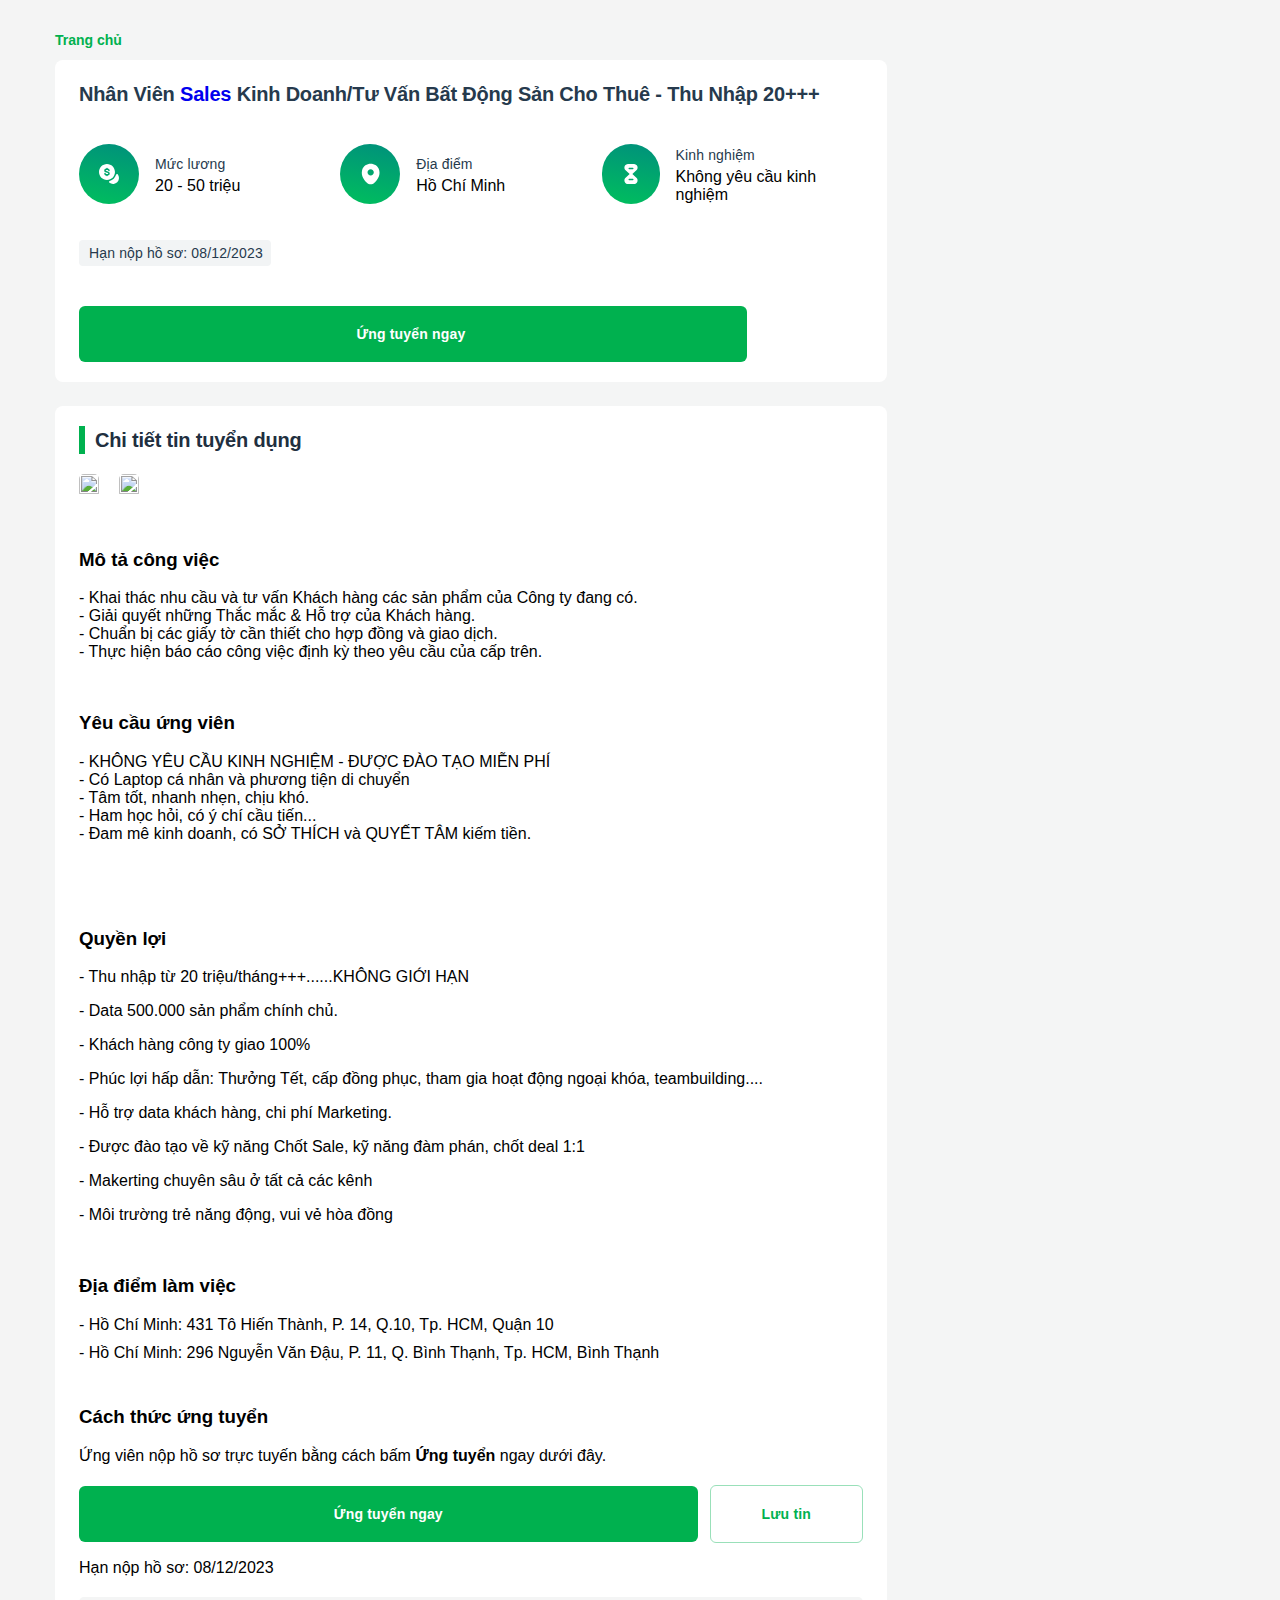
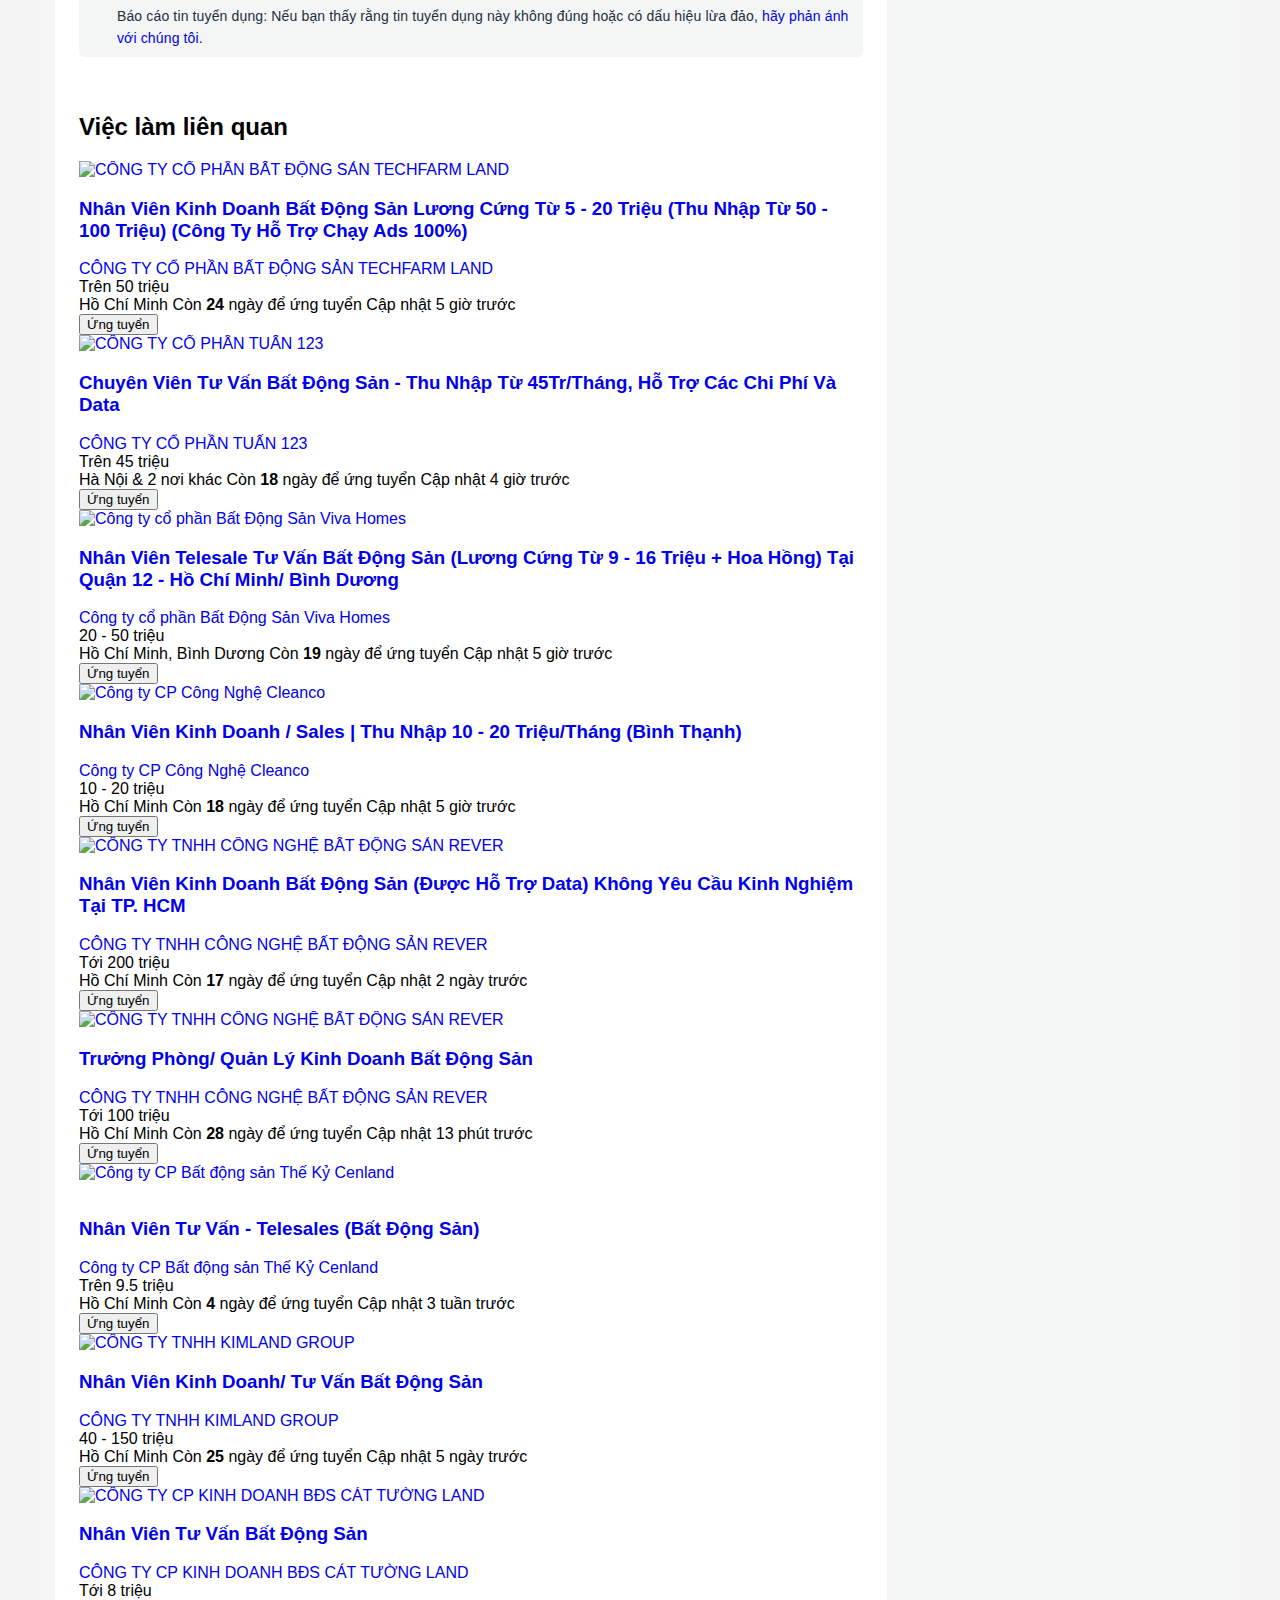
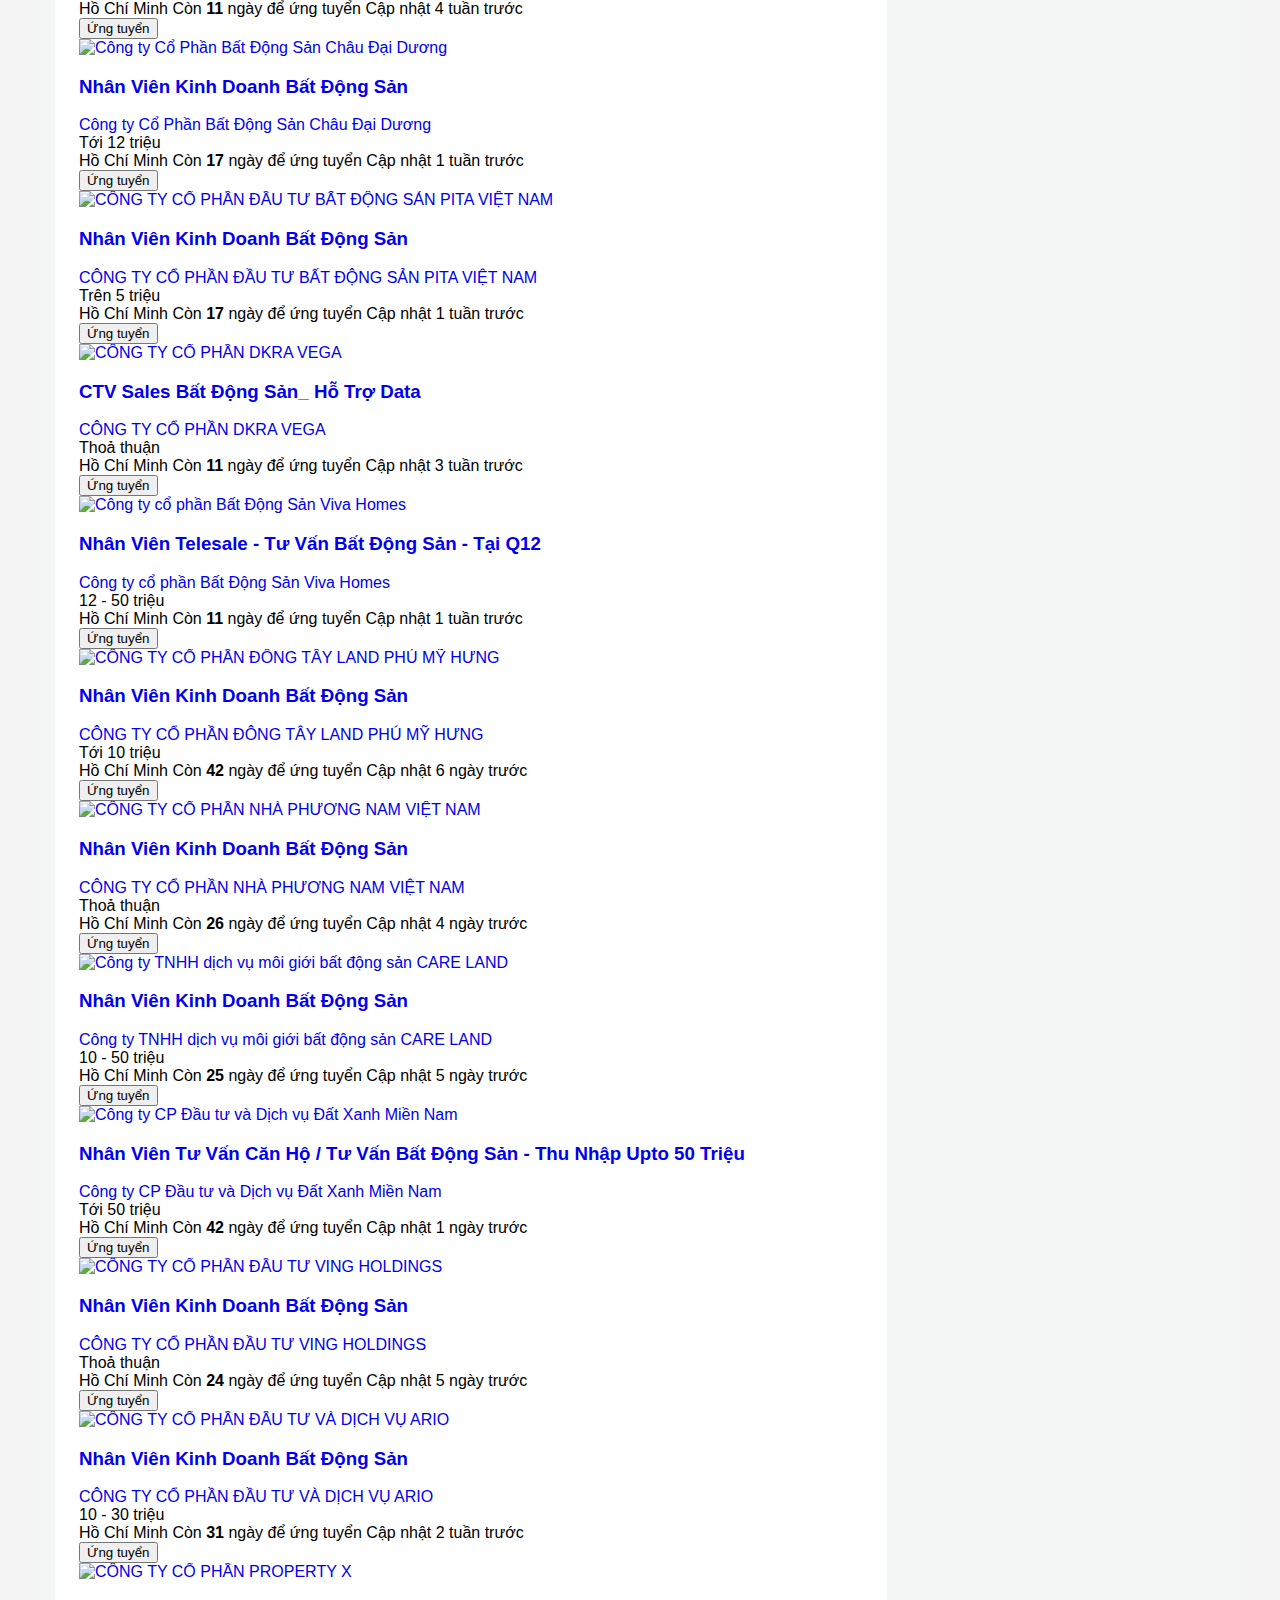
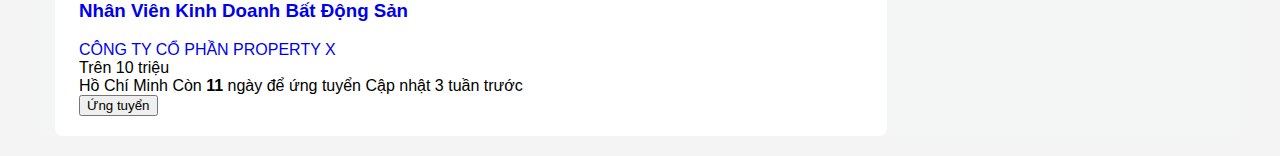
==== SOCIALMEDIA/src/main/webapp/views/user/hiring/detail.html @ 013a174d "Push UI hiring and chat" ====
<!DOCTYPE html>
<html lang="en">

<head>
    <meta charset="UTF-8">
    <meta name="viewport" content="width=device-width, initial-scale=1.0">
    <title>Trang Web của Tôi</title>
    <style>
        /* CSS inline nằm trong thẻ <style> trong thẻ <head> */
        body {
            font-family: Arial, sans-serif;
            background-color: #f4f4f4;
            margin: 0;
            padding: 0;
        }

        header {
            background-color: #333;
            color: #fff;
            text-align: center;
            padding: 10px;
        }

        section {
            padding: 20px;
        }

        footer {
            background-color: #333;
            color: #fff;
            text-align: center;
            padding: 10px;
            position: fixed;
            bottom: 0;
            width: 100%;
        }

        .job-detail {
            background: #f4f5f5;
            position: relative;
        }

        .container {
            padding-left: 15px;
            padding-right: 15px;
            margin-left: auto;
            margin-right: auto;
            max-width: 1170px;
        }

        .ctn-breadcrumb-detail {
            align-items: center;
            display: flex;
            flex-wrap: wrap;
            padding: 12px 0;
        }

        .ctn-breadcrumb-detail a {
            color: #00b14f;
            font-size: 14px;
            font-weight: 600;
        }

        a {
            text-decoration: none;
        }

        .job-detail__wrapper {
            display: flex;
            gap: 24px;
        }

        .job-detail__body-left {
            display: flex;
            flex-direction: column;
            gap: 24px;
            width: 67%;
        }

        .job-detail__info {
            display: flex;
            flex-direction: column;
            gap: 16px;
            height: -webkit-fit-content;
            height: -moz-fit-content;
            height: fit-content;
            position: relative;
        }

        .job-detail__box--left {
            background: #fff;
            border-radius: 8px;
            display: flex;
            flex-direction: column;
            gap: 36px;
            height: -webkit-fit-content;
            height: -moz-fit-content;
            height: fit-content;
            padding: 20px 24px;
            width: 100%;
        }

        .job-detail__info--title {
            -webkit-box-orient: vertical;
            -webkit-line-clamp: 2;
            color: #263a4d;
            display: -webkit-box;
            font-size: 20px;
            font-style: normal;
            font-weight: 700;
            letter-spacing: -.2px;
            line-height: 28px;
            margin: 0;
            overflow: hidden;
            text-overflow: ellipsis;
        }

        .job-detail__info--sections {
            align-items: center;
            display: flex;
        }

        .job-detail__info--deadline {
            align-items: center;
            background: #f2f4f5;
            border-radius: 4px;
            color: #263a4d;
            display: flex;
            font-size: 14px;
            font-style: normal;
            font-weight: 400;
            gap: 6px;
            letter-spacing: .14px;
            line-height: 22px;
            padding: 2px 8px 2px 4px;
            width: -webkit-fit-content;
            width: -moz-fit-content;
            width: fit-content;
        }

        .job-detail__info--actions {
            align-items: center;
            display: flex;
            flex-wrap: wrap;
            gap: 12px;
            margin-top: 4px;
        }

        .job-detail__info--actions {
            align-items: center;
            display: flex;
            flex-wrap: wrap;
            gap: 12px;
            margin-top: 4px;
        }

        .job-detail__information-detail {
            display: flex;
            flex-direction: column;
            gap: 20px;
            height: -webkit-fit-content;
            height: -moz-fit-content;
            height: fit-content;
        }

        .job-detail__information-detail--title {
            border-left: 6px solid #00b14f;
            color: #212f3f;
            font-size: 20px;
            font-style: normal;
            font-weight: 700;
            letter-spacing: -.2px;
            line-height: 28px;
            margin: 0;
            padding-left: 10px;
        }

        .job-detail__information-detail--content {
            display: flex;
            flex-direction: column;
            gap: 16px;
        }

        .job-detail__information-detail--content .job-description {
            display: flex;
            flex-direction: column;
            gap: 16px;
        }

        .list-image-company {
            margin-bottom: 16px;
            position: relative;
            width: 100%;
        }

        .list-image-company__carousel {
            align-items: center;
            display: flex;
            gap: 20px;
            width: 100%;
        }

        .list-image-company__item img {
            aspect-ratio: 221.33/155.68;
            border-radius: 5px;
            -o-object-fit: cover !important;
            object-fit: cover !important;
            width: 100%;
        }

        .carousel-inner>.item>a>img,
        .carousel-inner>.item>img,
        .img-responsive,
        .thumbnail a>img,
        .thumbnail>img {
            display: block;
            max-width: 100%;
            height: auto;
        }

        .job-detail__information-detail--actions-button .button-primary {
            align-items: center;
            background: #00b14f;
            border: unset;
            border-radius: 6px;
            color: #fff;
            display: flex;
            font-size: 14px;
            font-style: normal;
            font-weight: 600;
            height: 40px;
            justify-content: center;
            letter-spacing: .175px;
            line-height: 22px;
            padding: 8px 16px;
            width: -webkit-fit-content;
            width: -moz-fit-content;
            width: fit-content;
        }

        .job-detail__info--actions-button.button-primary {
            background: #00b14f;
            color: #fff;
            width: calc(100% - 144px);
        }

        .job-detail__info--actions-button {
            align-items: center;
            border-radius: 6px;
            cursor: pointer;
            display: flex;
            font-size: 14px;
            font-style: normal;
            font-weight: 600;
            gap: 6px;
            height: 40px;
            justify-content: center;
            letter-spacing: .175px;
            line-height: 22px;
            padding: 8px 16px 8px 12px;
        }

        .job-detail__information-detail--actions-button .button-white {
            align-items: center;
            background: #fff;
            border: 1px solid #99e0b9;
            border-radius: 6px;
            color: #00b14f;
            display: flex;
            font-size: 14px;
            font-style: normal;
            font-weight: 600;
            height: 40px;
            justify-content: center;
            letter-spacing: .175px;
            line-height: 22px;
            padding: 8px 16px;
            width: 118px;
        }

        .job-detail__info--actions-button.button-white {
            background: #fff;
            border: 1px solid #99e0b9;
            color: #00b14f;
            width: 130px;
        }

        .job-detail__info--actions-button {
            align-items: center;
            border-radius: 6px;
            cursor: pointer;
            display: flex;
            font-size: 14px;
            font-style: normal;
            font-weight: 600;
            gap: 6px;
            height: 40px;
            justify-content: center;
            letter-spacing: .175px;
            line-height: 22px;
            padding: 8px 16px 8px 12px;
        }

        .job-detail__information-detail--actions {
            display: flex;
            flex-direction: column;
            gap: 16px;
        }

        .job-detail__info--actions-button .button-icon {
            align-items: center;
            display: flex;
            height: 24px;
            justify-content: center;
            padding: 4px;
            width: 24px;
        }

        .job-detail__info--actions-button .button-icon i {
            font-size: 15px;
            font-style: normal;
            font-weight: 400;
            line-height: 20px;
            text-align: center;
        }

        .job-detail__information-detail--actions-button {
            align-items: center;
            display: flex;
            gap: 12px;
        }

        .job-detail__information-detail--report {
            align-items: flex-start;
            background: #f4f5f5;
            border-radius: 5px;
            color: #212f3f;
            display: flex;
            font-size: 14px;
            font-style: normal;
            font-weight: 400;
            gap: 8px;
            letter-spacing: .14px;
            line-height: 22px;
            padding: 8px;
        }

        .job-detail__information-detail--report-icon {
            align-items: center;
            display: flex;
            height: 20px;
            justify-content: center;
            padding: 2px;
            width: 20px;
        }

        .job-detail__information-detail--report-icon i {
            color: #00b14f;
            font-size: 15px;
            font-style: normal;
            font-weight: 900;
            line-height: 20px;
            text-align: center;
        }

        .job-detail__info--actions {
            align-items: center;
            display: flex;
            flex-wrap: wrap;
            gap: 12px;
            margin-top: 4px;
        }

        .job-detail__info--actions-button.button-primary {
            background: #00b14f;
            color: #fff;
            /* width: calc(100% - 144px); */
        }

        .job-detail__info--actions-button {
            align-items: center;
            border-radius: 6px;
            cursor: pointer;
            display: flex;
            font-size: 14px;
            font-style: normal;
            font-weight: 600;
            gap: 6px;
            height: 40px;
            justify-content: center;
            letter-spacing: .175px;
            line-height: 22px;
            padding: 8px 16px 8px 12px;
        }

        .job-detail__info--sections {
            align-items: center;
            display: flex;
        }

        .job-detail__info--section {
            align-items: center;
            display: flex;
            gap: 16px;
        }

        .job-detail__info--sections>* {
            width: 33.3333333333%;
        }

        .job-detail__info--section-icon {
            align-items: center;
            background: linear-gradient(11deg, #00bf5d, #00907c);
            border-radius: 30px;
            display: flex;
            flex-direction: column;
            gap: 10px;
            height: 40px;
            justify-content: center;
            padding: 10px;
            width: 40px;
        }

        .job-detail__info--section-content {
            display: flex;
            flex-direction: column;
            gap: 2px;
        }

        section-content-value {
            color: #212f3f;
            font-size: 14px;
            font-style: normal;
            font-weight: 600;
            letter-spacing: .175px;
            line-height: 22px;
        }

        .job-detail__info--section-content-title {
            color: #263a4d;
            font-size: 14px;
            font-style: normal;
            font-weight: 400;
            letter-spacing: .14px;
            line-height: 22px;
        }
    </style>
</head>

<body>

    <!-- Phần Header -->
    <!-- <header>
        <h1>Trang Web của Tôi</h1>
    </header> -->

    <!-- Phần Content -->
    <section>
        <div class="container job-detail">
            <div class="ctn-breadcrumb-detail">
                <a href="https://www.topcv.vn/viec-lam" class="text-highlight bold">
                    Trang chủ
                </a>
            </div>
            <div class="job-detail__wrapper">
                <div class="job-detail__body-left">
                    <div class="job-detail__box--left job-detail__info" id="header-job-info">
                        <h1 class="job-detail__info--title ">
                            Nhân Viên <a href="https://www.topcv.vn/tim-viec-lam-sales" class="text-highlight"
                                target="_blank">Sales</a> Kinh Doanh/Tư Vấn Bất Động Sản Cho Thuê - Thu Nhập 20+++
                        </h1>
                        <div class="job-detail__info--sections">
                            <div class="job-detail__info--section">
                                <div class="job-detail__info--section-icon">
                                    <svg xmlns="http://www.w3.org/2000/svg" width="24" height="24" viewBox="0 0 24 24"
                                        fill="none">
                                        <path
                                            d="M21.92 16.75C21.59 19.41 19.41 21.59 16.75 21.92C15.14 22.12 13.64 21.68 12.47 20.82C11.8 20.33 11.96 19.29 12.76 19.05C15.77 18.14 18.14 15.76 19.06 12.75C19.3 11.96 20.34 11.8 20.83 12.46C21.68 13.64 22.12 15.14 21.92 16.75Z"
                                            fill="white"></path>
                                        <path
                                            d="M9.99 2C5.58 2 2 5.58 2 9.99C2 14.4 5.58 17.98 9.99 17.98C14.4 17.98 17.98 14.4 17.98 9.99C17.97 5.58 14.4 2 9.99 2ZM9.05 8.87L11.46 9.71C12.33 10.02 12.75 10.63 12.75 11.57C12.75 12.65 11.89 13.54 10.84 13.54H10.75V13.59C10.75 14 10.41 14.34 10 14.34C9.59 14.34 9.25 14 9.25 13.59V13.53C8.14 13.48 7.25 12.55 7.25 11.39C7.25 10.98 7.59 10.64 8 10.64C8.41 10.64 8.75 10.98 8.75 11.39C8.75 11.75 9.01 12.04 9.33 12.04H10.83C11.06 12.04 11.24 11.83 11.24 11.57C11.24 11.22 11.18 11.2 10.95 11.12L8.54 10.28C7.68 9.98 7.25 9.37 7.25 8.42C7.25 7.34 8.11 6.45 9.16 6.45H9.25V6.41C9.25 6 9.59 5.66 10 5.66C10.41 5.66 10.75 6 10.75 6.41V6.47C11.86 6.52 12.75 7.45 12.75 8.61C12.75 9.02 12.41 9.36 12 9.36C11.59 9.36 11.25 9.02 11.25 8.61C11.25 8.25 10.99 7.96 10.67 7.96H9.17C8.94 7.96 8.76 8.17 8.76 8.43C8.75 8.77 8.81 8.79 9.05 8.87Z"
                                            fill="white"></path>
                                    </svg>
                                </div>
                                <div class="job-detail__info--section-content">
                                    <div class="job-detail__info--section-content-title">Mức lương</div>
                                    <div class="job-detail__info--section-content-value">20 - 50 triệu</div>
                                </div>
                            </div>
                            <div class="job-detail__info--section">
                                <div class="job-detail__info--section-icon">
                                    <svg xmlns="http://www.w3.org/2000/svg" width="25" height="24" viewBox="0 0 25 24"
                                        fill="none">
                                        <path
                                            d="M21.2866 8.45C20.2366 3.83 16.2066 1.75 12.6666 1.75C12.6666 1.75 12.6666 1.75 12.6566 1.75C9.1266 1.75 5.0866 3.82 4.0366 8.44C2.8666 13.6 6.0266 17.97 8.8866 20.72C9.9466 21.74 11.3066 22.25 12.6666 22.25C14.0266 22.25 15.3866 21.74 16.4366 20.72C19.2966 17.97 22.4566 13.61 21.2866 8.45ZM12.6666 13.46C10.9266 13.46 9.5166 12.05 9.5166 10.31C9.5166 8.57 10.9266 7.16 12.6666 7.16C14.4066 7.16 15.8166 8.57 15.8166 10.31C15.8166 12.05 14.4066 13.46 12.6666 13.46Z"
                                            fill="white"></path>
                                    </svg>
                                </div>
                                <div class="job-detail__info--section-content">
                                    <div class="job-detail__info--section-content-title">Địa điểm</div>
                                    <div class="job-detail__info--section-content-value">Hồ Chí Minh</div>
                                </div>
                            </div>
                            <div class="job-detail__info--section-skeleton" id="job-detail-info-skeleton"
                                style="display: none;">
                            </div>
                            <div class="job-detail__info--section" id="job-detail-info-experience"
                                style="display: flex;">
                                <div class="job-detail__info--section-icon">
                                    <svg xmlns="http://www.w3.org/2000/svg" width="24" height="24" viewBox="0 0 24 24"
                                        fill="none">
                                        <path
                                            d="M17.39 15.67L13.35 12H10.64L6.59998 15.67C5.46998 16.69 5.09998 18.26 5.64998 19.68C6.19998 21.09 7.53998 22 9.04998 22H14.94C16.46 22 17.79 21.09 18.34 19.68C18.89 18.26 18.52 16.69 17.39 15.67ZM13.82 18.14H10.18C9.79998 18.14 9.49998 17.83 9.49998 17.46C9.49998 17.09 9.80998 16.78 10.18 16.78H13.82C14.2 16.78 14.5 17.09 14.5 17.46C14.5 17.83 14.19 18.14 13.82 18.14Z"
                                            fill="white"></path>
                                        <path
                                            d="M18.35 4.32C17.8 2.91 16.46 2 14.95 2H9.04998C7.53998 2 6.19998 2.91 5.64998 4.32C5.10998 5.74 5.47998 7.31 6.60998 8.33L10.65 12H13.36L17.4 8.33C18.52 7.31 18.89 5.74 18.35 4.32ZM13.82 7.23H10.18C9.79998 7.23 9.49998 6.92 9.49998 6.55C9.49998 6.18 9.80998 5.87 10.18 5.87H13.82C14.2 5.87 14.5 6.18 14.5 6.55C14.5 6.92 14.19 7.23 13.82 7.23Z"
                                            fill="white"></path>
                                    </svg>
                                </div>
                                <div class="job-detail__info--section-content">
                                    <div class="job-detail__info--section-content-title">Kinh nghiệm</div>
                                    <div class="job-detail__info--section-content-value">Không yêu cầu kinh nghiệm</div>
                                </div>
                            </div>
                            <div class="job-detail__info--section special btn-relevance-score"
                                id="job-detail-info-fitness-score" style="display: none">
                                <div class="job-detail__info--section-icon">
                                    <svg xmlns="http://www.w3.org/2000/svg" width="25" height="24" viewBox="0 0 25 24"
                                        fill="none">
                                        <path
                                            d="M14.0634 3.51L15.8234 7.03C16.0634 7.52 16.7034 7.99 17.2434 8.08L20.4334 8.61C22.4734 8.95 22.9534 10.43 21.4834 11.89L19.0034 14.37C18.5834 14.79 18.3534 15.6 18.4834 16.18L19.1934 19.25C19.7534 21.68 18.4634 22.62 16.3134 21.35L13.3234 19.58C12.7834 19.26 11.8934 19.26 11.3434 19.58L8.35341 21.35C6.21341 22.62 4.91341 21.67 5.47341 19.25L6.18341 16.18C6.31341 15.6 6.08341 14.79 5.66341 14.37L3.18341 11.89C1.72341 10.43 2.19341 8.95 4.23341 8.61L7.42341 8.08C7.95341 7.99 8.59341 7.52 8.83341 7.03L10.5934 3.51C11.5534 1.6 13.1134 1.6 14.0634 3.51Z"
                                            fill="white"></path>
                                    </svg>
                                </div>
                                <div class="job-detail__info--section-content">
                                    <div class="job-detail__info--section-content-title">
                                        <div>
                                            Mức độ phù hợp với công việc: <span id="btn-relevance-percent"
                                                class="title-bold">--%</span>
                                        </div>
                                        <span class="special__icon-down">
                                            <svg width="12" height="14" viewBox="0 0 12 14" fill="none"
                                                xmlns="http://www.w3.org/2000/svg">
                                                <path
                                                    d="M11.4199 8.57617L6.49805 13.7324C6.35156 13.8789 6.17578 13.9375 6 13.9375C5.79492 13.9375 5.61914 13.8789 5.47266 13.7324L0.550781 8.57617C0.287109 8.2832 0.287109 7.84375 0.580078 7.58008C0.84375 7.31641 1.3125 7.31641 1.57617 7.60938L5.29688 11.5059V1.54492C5.29688 1.13477 5.58984 0.841797 5.9707 0.841797C6.32227 0.841797 6.70312 1.13477 6.70312 1.54492V11.5059L10.3945 7.60938C10.6582 7.31641 11.127 7.31641 11.3906 7.58008C11.6836 7.84375 11.6836 8.2832 11.4199 8.57617Z"
                                                    fill="#00B14F"></path>
                                            </svg>
                                        </span>
                                    </div>
                                </div>
                            </div>
                        </div>
                        <div class="job-detail__info--deadline">
                            <span class="job-detail__info--deadline--icon">
                                <i class="fa-solid fa-clock"></i>
                            </span>
                            Hạn nộp hồ sơ: 08/12/2023
                        </div>
                        <div class="job-detail__info--actions box-apply-current">
                            <a href="javascript:showLoginPopup('https://www.topcv.vn/viec-lam/nhan-vien-sales-kinh-doanh-tu-van-bat-dong-san-cho-thue-thu-nhap-20/1109845.html?apply-form=1', 'Đăng nhập hoặc Đăng ký để ứng tuyển công việc này!')"
                                class="job-detail__info--actions-button button-primary btn-apply-job">
                                <!-- <span class="button-icon">
                                    <i class="fa-light fa-paper-plane"></i>
                                </span> -->
                                Ứng tuyển ngay
                            </a>
                            <!-- <a class="job-detail__info--actions-button button-white"
                                href="javascript:showLoginPopup(null, 'Đăng nhập hoặc Đăng ký để lưu tin tuyển dụng')">
                                <span class="button-icon">
                                    <i class="fa-regular fa-heart"></i>
                                </span>
                                Lưu tin
                            </a> -->
                        </div>
                        <div class="job-detail__info--actions box-apply-success" style="display: none">
                            <a class="job-detail__info--actions-button button-primary open-apply-modal" href="#"
                                data-toggle="modal">
                                <!-- <span class="button-icon">
                                    <i class="fa-solid fa-arrow-rotate-right"></i>
                                </span> -->
                                Ứng tuyển lại
                            </a>
                            <a class="job-detail__info--actions-button button-white" target="_blank"
                                href="http://candidate.topcvconnect.com/conversations/new/591534">
                                <!-- <span class="button-icon">
                                    <i class="fa-solid fa-comments"></i>
                                </span> -->
                                Nhắn tin
                            </a>
                        </div>
                    </div>
                    <div class="job-detail__box--left">
                        <div class="job-detail__information-detail" id="box-job-information-detail">
                            <h2 class="job-detail__information-detail--title">
                                Chi tiết tin tuyển dụng
                            </h2>
                            <div class="job-detail__information-detail--content">
                                <div class="job-images">
                                    <div id="list-image-company" class="list-image-company">
                                        <div class="list-image-company__carousel">
                                            <a class="list-image-company__item" data-fancybox="gallery"
                                                data-src="https://static.topcv.vn/employer_medias/ERaLAzI2u1PinaT716BI7Enppu1xV95N_1693467459____24c9de054c09b09903756b5537176f9a.jpg">
                                                <img class="img-responsive"
                                                    src="https://static.topcv.vn/employer_medias/ERaLAzI2u1PinaT716BI7Enppu1xV95N_1693467459____24c9de054c09b09903756b5537176f9a.jpg"
                                                    alt="">
                                            </a>
                                            <a class="list-image-company__item" data-fancybox="gallery"
                                                data-src="https://static.topcv.vn/employer_medias/3802be2878ce57a8fe8a7a3f2f0a0d7a-6528a9c659e0c.jpg">
                                                <img class="img-responsive"
                                                    src="https://static.topcv.vn/employer_medias/3802be2878ce57a8fe8a7a3f2f0a0d7a-6528a9c659e0c.jpg"
                                                    alt="">
                                            </a>
                                        </div>
                                    </div>
                                </div>
                                <div class="job-description">
                                    <div class="job-description__item">
                                        <h3>Mô tả công việc</h3>
                                        <div class="job-description__item--content">
                                            <p>- Khai thác nhu cầu và tư vấn Khách hàng các sản phẩm của Công ty đang
                                                có.<br>- Giải quyết những Thắc mắc &amp; Hỗ trợ của Khách hàng.<br>-
                                                Chuẩn bị các giấy tờ cần thiết cho hợp đồng và giao dịch.<br>- Thực hiện
                                                báo cáo công việc định kỳ theo yêu cầu của cấp trên.</p>
                                        </div>
                                    </div>
                                    <div class="job-description__item">
                                        <h3>Yêu cầu ứng viên</h3>
                                        <div class="job-description__item--content">
                                            <p>- KHÔNG YÊU CẦU KINH NGHIỆM - ĐƯỢC ĐÀO TẠO MIỄN PHÍ<br>- Có Laptop cá
                                                nhân và phương tiện di chuyển<br>- Tâm tốt, nhanh nhẹn, chịu khó.<br>-
                                                Ham học hỏi, có ý chí cầu tiến...<br>- Đam mê kinh doanh, có SỞ THÍCH và
                                                QUYẾT TÂM kiếm tiền.</p>
                                            <p><br></p>
                                        </div>
                                    </div>
                                    <div class="job-description__item">
                                        <h3>Quyền lợi</h3>
                                        <div class="job-description__item--content">
                                            <p>- Thu nhập từ 20 triệu/tháng+++......KHÔNG GIỚI HẠN</p>
                                            <p>- Data 500.000 sản phẩm chính chủ.
                                            </p>
                                            <p>- Khách hàng công ty giao 100%
                                            </p>
                                            <p>- Phúc lợi hấp dẫn: Thưởng Tết, cấp đồng phục, tham gia hoạt động ngoại
                                                khóa, teambuilding....<br></p>
                                            <p>- Hỗ trợ data khách hàng, chi phí Marketing.
                                            </p>
                                            <p>- Được đào tạo về kỹ năng Chốt Sale, kỹ năng đàm phán, chốt deal 1:1
                                            </p>
                                            <p>- Makerting chuyên sâu ở tất cả các kênh</p>
                                            <p>- Môi trường trẻ năng động, vui vẻ hòa đồng</p>
                                        </div>
                                    </div>
                                    <div class="job-description__item">
                                        <h3>Địa điểm làm việc</h3>
                                        <div class="job-description__item--content">
                                            <div style="margin-bottom: 10px">- Hồ Chí Minh: 431 Tô Hiến Thành, P. 14,
                                                Q.10, Tp. HCM, Quận 10</div>
                                            <div style="margin-bottom: 10px">- Hồ Chí Minh: 296 Nguyễn Văn Đậu, P. 11,
                                                Q. Bình Thạnh, Tp. HCM, Bình Thạnh</div>
                                        </div>
                                    </div>
                                    <div class="job-description__item">
                                        <h3>Cách thức ứng tuyển</h3>
                                        <div class="job-description__item--content">
                                            Ứng viên nộp hồ sơ trực tuyến bằng cách bấm <strong>Ứng tuyển</strong> ngay
                                            dưới đây.
                                        </div>
                                    </div>
                                </div>
                            </div>
                            <div class="job-detail__information-detail--actions">
                                <div class="job-detail__information-detail--actions-button box-apply-current">
                                    <a href="javascript:showLoginPopup('https://www.topcv.vn/viec-lam/nhan-vien-sales-kinh-doanh-tu-van-bat-dong-san-cho-thue-thu-nhap-20/1109845.html?apply-form=1', 'Đăng nhập hoặc Đăng ký để ứng tuyển công việc này!')"
                                        class="job-detail__info--actions-button button-primary btn-apply-job">
                                        <!-- <span class="button-icon">
                                            <i class="fa-light fa-paper-plane"></i>
                                        </span> -->
                                        Ứng tuyển ngay
                                    </a>
                                    <a class="job-detail__info--actions-button button-white"
                                        href="javascript:showLoginPopup(null, 'Đăng nhập hoặc Đăng ký để lưu tin tuyển dụng')">
                                        <!-- <span class="button-icon">
                                            <i class="fa-regular fa-heart"></i>
                                        </span> -->
                                        Lưu tin
                                    </a>
                                </div>
                                <div class="job-detail__information-detail--actions-button box-apply-success"
                                    style="display: none">
                                    <a class="job-detail__info--actions-button button-primary open-apply-modal" href="#"
                                        data-toggle="modal">
                                        <!-- <span class="button-icon">
                                            <i class="fa-solid fa-arrow-rotate-right"></i>
                                        </span> -->
                                        Ứng tuyển lại
                                    </a>
                                    <a class="job-detail__info--actions-button button-white" target="_blank"
                                        href="http://candidate.topcvconnect.com/conversations/new/591534">
                                        <!-- <span class="button-icon">
                                            <i class="fa-solid fa-comments"></i>
                                        </span> -->
                                        Nhắn tin
                                    </a>
                                </div>
                                <div class="job-detail__information-detail--actions-label">
                                    Hạn nộp hồ sơ: 08/12/2023
                                </div>
                            </div>
                            <div class="job-detail__information-detail--report">
                                <span class="job-detail__information-detail--report-icon">
                                    <i class="fa-solid fa-circle-info"></i>
                                </span>
                                <span>
                                    Báo cáo tin tuyển dụng: Nếu bạn thấy rằng tin tuyển dụng này không đúng hoặc có dấu
                                    hiệu lừa đảo,
                                    <a class="btn-notice-job color-green"
                                        href="javascript:showLoginPopup('https://www.topcv.vn/viec-lam/nhan-vien-sales-kinh-doanh-tu-van-bat-dong-san-cho-thue-thu-nhap-20/1109845.html?report-form=1', 'Đăng nhập hoặc Đăng ký để phản ánh tin tuyển dụng này!')">hãy
                                        phản ánh với chúng tôi.</a>
                                </span>
                            </div>

                            <img id="mi-chart-workspace-skeleton" class="mi-chart-wrapper"
                                src="https://www.topcv.vn/v4/image/job-fitness/match-skill.png" alt="Mức độ phù hợp"
                                data-job-fitness="false" style="display: none;">
                        </div>
                        <div class="box-job-similar" id="box-job-similar">
                            <h2 class="box-title">Việc làm liên quan</h2>
                            <div class="box-content">
                                <div class="job-body row">
                                    <div id="box-relate-jobs" class="box_general">
                                        <link rel="stylesheet"
                                            href="https://static.topcv.vn/v4/css/components/desktop/jobs/job-list-default.043937992a09e356.css">

                                        <div class="job-list-default">
                                            <div class="job-item-default
                                                         bg-highlight  job-ta
                                                        " data-job-id="1171371" data-job-position="1" data-u-sr-id=""
                                                data-box="BoxJobSimilar"
                                                data-jr-id="job-es-v1::1700380417709-a4e1b6::0d11c787e449440aa299ab2408e0e823::1::1.0000"
                                                id="featured-suggest-1171371">
                                                <div class="avatar">
                                                    <a target="_blank"
                                                        href="https://www.topcv.vn/viec-lam/nhan-vien-kinh-doanh-bat-dong-san-luong-cung-tu-5-20-trieu-thu-nhap-tu-50-100-trieu-cong-ty-ho-tro-chay-ads-100/1171371.html?ta_source=SuggestSimilarJob_LinkDetail&amp;jr_i=job-es-v1%3A%3A1700380417709-a4e1b6%3A%3A0d11c787e449440aa299ab2408e0e823%3A%3A1%3A%3A1.0000">
                                                        <img src="https://cdn-new.topcv.vn/unsafe/150x/filters:format(webp)/https://static.topcv.vn/company_logos/cf834deb6c4b8c49154428a4903a7764-64a4e259b5e0b.jpg"
                                                            class="w-100"
                                                            alt="CÔNG TY CỔ PHẦN BẤT ĐỘNG SẢN TECHFARM LAND"
                                                            title="Nhân Viên Kinh Doanh Bất Động Sản Lương Cứng Từ 5 - 20 Triệu (Thu Nhập Từ 50 - 100 Triệu) (Công Ty Hỗ Trợ Chạy Ads 100%)">
                                                    </a>
                                                </div>
                                                <div class="body">
                                                    <div class="body-content">
                                                        <div class="title-block">
                                                            <div>
                                                                <h3 class="title">
                                                                    <div class="box-label-top">



                                                                    </div>

                                                                    <a target="_blank"
                                                                        href="https://www.topcv.vn/viec-lam/nhan-vien-kinh-doanh-bat-dong-san-luong-cung-tu-5-20-trieu-thu-nhap-tu-50-100-trieu-cong-ty-ho-tro-chay-ads-100/1171371.html?ta_source=SuggestSimilarJob_LinkDetail&amp;jr_i=job-es-v1%3A%3A1700380417709-a4e1b6%3A%3A0d11c787e449440aa299ab2408e0e823%3A%3A1%3A%3A1.0000">
                                                                        <span data-toggle="tooltip"
                                                                            data-container="body" data-placement="top"
                                                                            title=""
                                                                            data-original-title="Nhân Viên Kinh Doanh Bất Động Sản Lương Cứng Từ 5 - 20 Triệu (Thu Nhập Từ 50 - 100 Triệu) (Công Ty Hỗ Trợ Chạy Ads 100%)">Nhân
                                                                            Viên Kinh Doanh Bất Động Sản Lương Cứng Từ 5
                                                                            - 20 Triệu (Thu Nhập Từ 50 - 100 Triệu)
                                                                            (Công Ty Hỗ Trợ Chạy Ads 100%)</span>
                                                                    </a>
                                                                </h3>
                                                                <a class="company"
                                                                    href="https://www.topcv.vn/cong-ty/cong-ty-co-phan-bat-dong-san-techfarm-land/147638.html"
                                                                    data-toggle="tooltip" title="" data-placement="top"
                                                                    target="_blank"
                                                                    data-original-title="CÔNG TY CỔ PHẦN BẤT ĐỘNG SẢN TECHFARM LAND">CÔNG
                                                                    TY CỔ PHẦN BẤT ĐỘNG SẢN TECHFARM LAND</a>

                                                                <div class="box-job-relevance-job">
                                                                    <i class="fa-solid fa-star"></i>
                                                                    <i style="display: none;"
                                                                        class="fa-regular fa-star"></i>
                                                                    <span class="box-job-relevance-job_text"></span>
                                                                </div>
                                                            </div>



                                                            <div class="box-right">
                                                                <label class="title-salary">
                                                                    Trên 50 triệu
                                                                </label>
                                                            </div>
                                                        </div>



                                                    </div>


                                                    <div class="info">
                                                        <div class="label-content">
                                                            <label class="address" data-toggle="tooltip"
                                                                data-html="true" title="" data-placement="top"
                                                                data-original-title="<p style='text-align: left'>Hồ Chí Minh: Thủ Đức</p>">Hồ
                                                                Chí Minh</label>
                                                            <label class="time">
                                                                Còn
                                                                <strong>24</strong>
                                                                ngày để ứng tuyển
                                                            </label>

                                                            <label class="address" data-container="body">
                                                                Cập nhật 5 giờ trước

                                                            </label>
                                                        </div>
                                                        <div class="icon">
                                                            <button
                                                                data-redirect-to="https://www.topcv.vn/viec-lam/nhan-vien-kinh-doanh-bat-dong-san-luong-cung-tu-5-20-trieu-thu-nhap-tu-50-100-trieu-cong-ty-ho-tro-chay-ads-100/1171371.html?ta_source=SuggestSimilarJob_ButtonApplyFormCard&amp;jr_i=job-es-v1%3A%3A1700380417709-a4e1b6%3A%3A0d11c787e449440aa299ab2408e0e823%3A%3A1%3A%3A1.0000"
                                                                class="btn btn-apply-now">
                                                                <span>Ứng tuyển</span>
                                                            </button>
                                                            <div class="box-save-job">
                                                                <a data-id="1171371"
                                                                    href="javascript:showLoginPopup('https://www.topcv.vn/viec-lam/ajax-similar-jobs?id=1109845', 'Đăng nhập hoặc Đăng ký để lưu tin tuyển dụng')"
                                                                    class="save box-save-job-hover"
                                                                    data-toggle="tooltip" title=""
                                                                    data-original-title="Bạn phải đăng nhập để lưu tin"><i
                                                                        class="fa-regular fa-heart"></i></a>
                                                            </div>
                                                        </div>
                                                    </div>
                                                </div>
                                            </div>
                                            <div class="job-item-default
                                                         bg-highlight  job-ta
                                                        " data-job-id="797964" data-job-position="2" data-u-sr-id=""
                                                data-box="BoxJobSimilar"
                                                data-jr-id="job-es-v1::1700380417709-a4e1b6::c4633145c39c4c45b3349b671dd764b3::2::0.9984"
                                                id="featured-suggest-797964">
                                                <div class="avatar">
                                                    <a target="_blank"
                                                        href="https://www.topcv.vn/viec-lam/chuyen-vien-tu-van-bat-dong-san-thu-nhap-tu-45tr-thang-ho-tro-cac-chi-phi-va-data/797964.html?ta_source=SuggestSimilarJob_LinkDetail&amp;jr_i=job-es-v1%3A%3A1700380417709-a4e1b6%3A%3Ac4633145c39c4c45b3349b671dd764b3%3A%3A2%3A%3A0.9984">
                                                        <img src="https://cdn-new.topcv.vn/unsafe/150x/filters:format(webp)/https://static.topcv.vn/company_logos/cong-ty-co-phan-tuan-123-62b9695c07bf9.jpg"
                                                            class="w-100" alt="CÔNG TY CỔ PHẦN TUẤN 123"
                                                            title="Chuyên Viên Tư Vấn Bất Động Sản -  Thu Nhập Từ 45Tr/Tháng, Hỗ Trợ Các Chi Phí Và Data">
                                                    </a>
                                                </div>
                                                <div class="body">
                                                    <div class="body-content">
                                                        <div class="title-block">
                                                            <div>
                                                                <h3 class="title">
                                                                    <div class="box-label-top">



                                                                    </div>

                                                                    <a target="_blank"
                                                                        href="https://www.topcv.vn/viec-lam/chuyen-vien-tu-van-bat-dong-san-thu-nhap-tu-45tr-thang-ho-tro-cac-chi-phi-va-data/797964.html?ta_source=SuggestSimilarJob_LinkDetail&amp;jr_i=job-es-v1%3A%3A1700380417709-a4e1b6%3A%3Ac4633145c39c4c45b3349b671dd764b3%3A%3A2%3A%3A0.9984">
                                                                        <span data-toggle="tooltip"
                                                                            data-container="body" data-placement="top"
                                                                            title=""
                                                                            data-original-title="Chuyên Viên Tư Vấn Bất Động Sản -  Thu Nhập Từ 45Tr/Tháng, Hỗ Trợ Các Chi Phí Và Data">Chuyên
                                                                            Viên Tư Vấn Bất Động Sản - Thu Nhập Từ
                                                                            45Tr/Tháng, Hỗ Trợ Các Chi Phí Và
                                                                            Data</span>
                                                                    </a>
                                                                </h3>
                                                                <a class="company"
                                                                    href="https://www.topcv.vn/cong-ty/cong-ty-co-phan-tuan-123/108251.html"
                                                                    data-toggle="tooltip" title="" data-placement="top"
                                                                    target="_blank"
                                                                    data-original-title="CÔNG TY CỔ PHẦN TUẤN 123">CÔNG
                                                                    TY CỔ PHẦN TUẤN 123</a>

                                                                <div class="box-job-relevance-job">
                                                                    <i class="fa-solid fa-star"></i>
                                                                    <i style="display: none;"
                                                                        class="fa-regular fa-star"></i>
                                                                    <span class="box-job-relevance-job_text"></span>
                                                                </div>
                                                            </div>



                                                            <div class="box-right">
                                                                <label class="title-salary">
                                                                    Trên 45 triệu
                                                                </label>
                                                            </div>
                                                        </div>



                                                    </div>


                                                    <div class="info">
                                                        <div class="label-content">
                                                            <label class="address" data-toggle="tooltip"
                                                                data-html="true" title="" data-placement="top"
                                                                data-original-title="<p style='text-align: left'>Hồ Chí Minh: Quận 10, Bình Chánh, Thủ Đức<br/>Hà Nội: Đống Đa<br/>Đà Nẵng: Hải Châu</p>">Hà
                                                                Nội &amp; 2 nơi khác</label>
                                                            <label class="time">
                                                                Còn
                                                                <strong>18</strong>
                                                                ngày để ứng tuyển
                                                            </label>

                                                            <label class="address" data-container="body">
                                                                Cập nhật 4 giờ trước

                                                            </label>
                                                        </div>
                                                        <div class="icon">
                                                            <button
                                                                data-redirect-to="https://www.topcv.vn/viec-lam/chuyen-vien-tu-van-bat-dong-san-thu-nhap-tu-45tr-thang-ho-tro-cac-chi-phi-va-data/797964.html?ta_source=SuggestSimilarJob_ButtonApplyFormCard&amp;jr_i=job-es-v1%3A%3A1700380417709-a4e1b6%3A%3Ac4633145c39c4c45b3349b671dd764b3%3A%3A2%3A%3A0.9984"
                                                                class="btn btn-apply-now">
                                                                <span>Ứng tuyển</span>
                                                            </button>
                                                            <div class="box-save-job">
                                                                <a data-id="797964"
                                                                    href="javascript:showLoginPopup('https://www.topcv.vn/viec-lam/ajax-similar-jobs?id=1109845', 'Đăng nhập hoặc Đăng ký để lưu tin tuyển dụng')"
                                                                    class="save box-save-job-hover"
                                                                    data-toggle="tooltip" title=""
                                                                    data-original-title="Bạn phải đăng nhập để lưu tin"><i
                                                                        class="fa-regular fa-heart"></i></a>
                                                            </div>
                                                        </div>
                                                    </div>
                                                </div>
                                            </div>
                                            <div class="job-item-default
                                                         bg-highlight  job-ta
                                                        " data-job-id="531066" data-job-position="3" data-u-sr-id=""
                                                data-box="BoxJobSimilar"
                                                data-jr-id="job-es-v1::1700380417709-a4e1b6::a3b9cab8c55843f68e4de05414fed5c7::3::0.9445"
                                                id="featured-suggest-531066">
                                                <div class="avatar">
                                                    <a target="_blank"
                                                        href="https://www.topcv.vn/viec-lam/nhan-vien-telesale-tu-van-bat-dong-san-luong-cung-tu-9-16-trieu-hoa-hong-tai-quan-12-ho-chi-minh-binh-duong/531066.html?ta_source=SuggestSimilarJob_LinkDetail&amp;jr_i=job-es-v1%3A%3A1700380417709-a4e1b6%3A%3Aa3b9cab8c55843f68e4de05414fed5c7%3A%3A3%3A%3A0.9445">
                                                        <img src="https://cdn-new.topcv.vn/unsafe/150x/filters:format(webp)/https://static.topcv.vn/company_logos/cong-ty-co-phan-bat-dong-san-viva-homes-6170c8ca8bc17.jpg"
                                                            class="w-100" alt="Công ty cổ phần Bất Động Sản Viva Homes"
                                                            title="Nhân Viên Telesale Tư Vấn Bất Động Sản (Lương Cứng Từ 9 - 16 Triệu + Hoa Hồng) Tại Quận 12 - Hồ Chí Minh/ Bình Dương">
                                                    </a>
                                                </div>
                                                <div class="body">
                                                    <div class="body-content">
                                                        <div class="title-block">
                                                            <div>
                                                                <h3 class="title">
                                                                    <div class="box-label-top">



                                                                    </div>

                                                                    <a target="_blank"
                                                                        href="https://www.topcv.vn/viec-lam/nhan-vien-telesale-tu-van-bat-dong-san-luong-cung-tu-9-16-trieu-hoa-hong-tai-quan-12-ho-chi-minh-binh-duong/531066.html?ta_source=SuggestSimilarJob_LinkDetail&amp;jr_i=job-es-v1%3A%3A1700380417709-a4e1b6%3A%3Aa3b9cab8c55843f68e4de05414fed5c7%3A%3A3%3A%3A0.9445">
                                                                        <span data-toggle="tooltip"
                                                                            data-container="body" data-placement="top"
                                                                            title=""
                                                                            data-original-title="Nhân Viên Telesale Tư Vấn Bất Động Sản (Lương Cứng Từ 9 - 16 Triệu + Hoa Hồng) Tại Quận 12 - Hồ Chí Minh/ Bình Dương">Nhân
                                                                            Viên Telesale Tư Vấn Bất Động Sản (Lương
                                                                            Cứng Từ 9 - 16 Triệu + Hoa Hồng) Tại Quận 12
                                                                            - Hồ Chí Minh/ Bình Dương</span>
                                                                    </a>
                                                                </h3>
                                                                <a class="company"
                                                                    href="https://www.topcv.vn/cong-ty/cong-ty-co-phan-bat-dong-san-viva-homes/51422.html"
                                                                    data-toggle="tooltip" title="" data-placement="top"
                                                                    target="_blank"
                                                                    data-original-title="Công ty cổ phần Bất Động Sản Viva Homes">Công
                                                                    ty cổ phần Bất Động Sản Viva Homes</a>

                                                                <div class="box-job-relevance-job">
                                                                    <i class="fa-solid fa-star"></i>
                                                                    <i style="display: none;"
                                                                        class="fa-regular fa-star"></i>
                                                                    <span class="box-job-relevance-job_text"></span>
                                                                </div>
                                                            </div>



                                                            <div class="box-right">
                                                                <label class="title-salary">
                                                                    20 - 50 triệu
                                                                </label>
                                                            </div>
                                                        </div>



                                                    </div>


                                                    <div class="info">
                                                        <div class="label-content">
                                                            <label class="address" data-toggle="tooltip"
                                                                data-html="true" title="" data-placement="top"
                                                                data-original-title="<p style='text-align: left'>Hồ Chí Minh: Quận 12<br/>Bình Dương</p>">Hồ
                                                                Chí Minh, Bình Dương</label>
                                                            <label class="time">
                                                                Còn
                                                                <strong>19</strong>
                                                                ngày để ứng tuyển
                                                            </label>

                                                            <label class="address" data-container="body">
                                                                Cập nhật 5 giờ trước

                                                            </label>
                                                        </div>
                                                        <div class="icon">
                                                            <button
                                                                data-redirect-to="https://www.topcv.vn/viec-lam/nhan-vien-telesale-tu-van-bat-dong-san-luong-cung-tu-9-16-trieu-hoa-hong-tai-quan-12-ho-chi-minh-binh-duong/531066.html?ta_source=SuggestSimilarJob_ButtonApplyFormCard&amp;jr_i=job-es-v1%3A%3A1700380417709-a4e1b6%3A%3Aa3b9cab8c55843f68e4de05414fed5c7%3A%3A3%3A%3A0.9445"
                                                                class="btn btn-apply-now">
                                                                <span>Ứng tuyển</span>
                                                            </button>
                                                            <div class="box-save-job">
                                                                <a data-id="531066"
                                                                    href="javascript:showLoginPopup('https://www.topcv.vn/viec-lam/ajax-similar-jobs?id=1109845', 'Đăng nhập hoặc Đăng ký để lưu tin tuyển dụng')"
                                                                    class="save box-save-job-hover"
                                                                    data-toggle="tooltip" title=""
                                                                    data-original-title="Bạn phải đăng nhập để lưu tin"><i
                                                                        class="fa-regular fa-heart"></i></a>
                                                            </div>
                                                        </div>
                                                    </div>
                                                </div>
                                            </div>
                                            <div class="job-item-default
                                                         bg-highlight  job-ta
                                                        " data-job-id="1165735" data-job-position="4" data-u-sr-id=""
                                                data-box="BoxJobSimilar"
                                                data-jr-id="job-es-v1::1700380417709-a4e1b6::0b357b42d7d7458ba08630cdd7c98784::4::0.7353"
                                                id="featured-suggest-1165735">
                                                <div class="avatar">
                                                    <a target="_blank"
                                                        href="https://www.topcv.vn/viec-lam/nhan-vien-kinh-doanh-sales-thu-nhap-10-20-trieu-thang-binh-thanh/1165735.html?ta_source=SuggestSimilarJob_LinkDetail&amp;jr_i=job-es-v1%3A%3A1700380417709-a4e1b6%3A%3A0b357b42d7d7458ba08630cdd7c98784%3A%3A4%3A%3A0.7353">
                                                        <img src="https://cdn-new.topcv.vn/unsafe/150x/filters:format(webp)/https://static.topcv.vn/company_logos/0C6wsH1PT5hGC0f0vO9d1GsUYqgvc3vZ_1699066686____f73898654f148c60d8622cc5e11a4b0d.jpg"
                                                            class="w-100" alt="Công ty CP Công Nghệ Cleanco"
                                                            title="Nhân Viên Kinh Doanh / Sales | Thu Nhập 10 - 20 Triệu/Tháng (Bình Thạnh)">
                                                    </a>
                                                </div>
                                                <div class="body">
                                                    <div class="body-content">
                                                        <div class="title-block">
                                                            <div>
                                                                <h3 class="title">
                                                                    <div class="box-label-top">



                                                                    </div>

                                                                    <a target="_blank"
                                                                        href="https://www.topcv.vn/viec-lam/nhan-vien-kinh-doanh-sales-thu-nhap-10-20-trieu-thang-binh-thanh/1165735.html?ta_source=SuggestSimilarJob_LinkDetail&amp;jr_i=job-es-v1%3A%3A1700380417709-a4e1b6%3A%3A0b357b42d7d7458ba08630cdd7c98784%3A%3A4%3A%3A0.7353">
                                                                        <span data-toggle="tooltip"
                                                                            data-container="body" data-placement="top"
                                                                            title=""
                                                                            data-original-title="Nhân Viên Kinh Doanh / Sales | Thu Nhập 10 - 20 Triệu/Tháng (Bình Thạnh)">Nhân
                                                                            Viên Kinh Doanh / Sales | Thu Nhập 10 - 20
                                                                            Triệu/Tháng (Bình Thạnh)</span>
                                                                    </a>
                                                                </h3>
                                                                <a class="company"
                                                                    href="https://www.topcv.vn/cong-ty/cong-ty-cp-cong-nghe-cleanco/157526.html"
                                                                    data-toggle="tooltip" title="" data-placement="top"
                                                                    target="_blank"
                                                                    data-original-title="Công ty CP Công Nghệ Cleanco">Công
                                                                    ty CP Công Nghệ Cleanco</a>

                                                                <div class="box-job-relevance-job">
                                                                    <i class="fa-solid fa-star"></i>
                                                                    <i style="display: none;"
                                                                        class="fa-regular fa-star"></i>
                                                                    <span class="box-job-relevance-job_text"></span>
                                                                </div>
                                                            </div>



                                                            <div class="box-right">
                                                                <label class="title-salary">
                                                                    10 - 20 triệu
                                                                </label>
                                                            </div>
                                                        </div>



                                                    </div>


                                                    <div class="info">
                                                        <div class="label-content">
                                                            <label class="address" data-toggle="tooltip"
                                                                data-html="true" title="" data-placement="top"
                                                                data-original-title="<p style='text-align: left'>Hồ Chí Minh: Bình Thạnh</p>">Hồ
                                                                Chí Minh</label>
                                                            <label class="time">
                                                                Còn
                                                                <strong>18</strong>
                                                                ngày để ứng tuyển
                                                            </label>

                                                            <label class="address" data-container="body">
                                                                Cập nhật 5 giờ trước

                                                            </label>
                                                        </div>
                                                        <div class="icon">
                                                            <button
                                                                data-redirect-to="https://www.topcv.vn/viec-lam/nhan-vien-kinh-doanh-sales-thu-nhap-10-20-trieu-thang-binh-thanh/1165735.html?ta_source=SuggestSimilarJob_ButtonApplyFormCard&amp;jr_i=job-es-v1%3A%3A1700380417709-a4e1b6%3A%3A0b357b42d7d7458ba08630cdd7c98784%3A%3A4%3A%3A0.7353"
                                                                class="btn btn-apply-now">
                                                                <span>Ứng tuyển</span>
                                                            </button>
                                                            <div class="box-save-job">
                                                                <a data-id="1165735"
                                                                    href="javascript:showLoginPopup('https://www.topcv.vn/viec-lam/ajax-similar-jobs?id=1109845', 'Đăng nhập hoặc Đăng ký để lưu tin tuyển dụng')"
                                                                    class="save box-save-job-hover"
                                                                    data-toggle="tooltip" title=""
                                                                    data-original-title="Bạn phải đăng nhập để lưu tin"><i
                                                                        class="fa-regular fa-heart"></i></a>
                                                            </div>
                                                        </div>
                                                    </div>
                                                </div>
                                            </div>
                                            <div class="job-item-default
                                                         bg-highlight  job-ta
                                                        " data-job-id="1148872" data-job-position="5" data-u-sr-id=""
                                                data-box="BoxJobSimilar"
                                                data-jr-id="job-es-v1::1700380417709-a4e1b6::62fc435afd3642c88d4ddc92625f1ba2::5::0.8259"
                                                id="featured-suggest-1148872">
                                                <div class="avatar">
                                                    <a target="_blank"
                                                        href="https://www.topcv.vn/viec-lam/nhan-vien-kinh-doanh-bat-dong-san-duoc-ho-tro-data-khong-yeu-cau-kinh-nghiem-tai-tp-hcm/1148872.html?ta_source=SuggestSimilarJob_LinkDetail&amp;jr_i=job-es-v1%3A%3A1700380417709-a4e1b6%3A%3A62fc435afd3642c88d4ddc92625f1ba2%3A%3A5%3A%3A0.8259">
                                                        <img src="https://cdn-new.topcv.vn/unsafe/150x/filters:format(webp)/https://static.topcv.vn/company_logos/9b6dc33a2cc3c64e5eadc7c403250617-6257c2f617392.jpg"
                                                            class="w-100"
                                                            alt="CÔNG TY TNHH CÔNG NGHỆ BẤT ĐỘNG SẢN REVER"
                                                            title="Nhân Viên Kinh Doanh Bất Động Sản (Được Hỗ Trợ Data) Không Yêu Cầu Kinh Nghiệm  Tại TP. HCM">
                                                    </a>
                                                </div>
                                                <div class="body">
                                                    <div class="body-content">
                                                        <div class="title-block">
                                                            <div>
                                                                <h3 class="title">
                                                                    <div class="box-label-top">



                                                                    </div>

                                                                    <a target="_blank"
                                                                        href="https://www.topcv.vn/viec-lam/nhan-vien-kinh-doanh-bat-dong-san-duoc-ho-tro-data-khong-yeu-cau-kinh-nghiem-tai-tp-hcm/1148872.html?ta_source=SuggestSimilarJob_LinkDetail&amp;jr_i=job-es-v1%3A%3A1700380417709-a4e1b6%3A%3A62fc435afd3642c88d4ddc92625f1ba2%3A%3A5%3A%3A0.8259">
                                                                        <span data-toggle="tooltip"
                                                                            data-container="body" data-placement="top"
                                                                            title=""
                                                                            data-original-title="Nhân Viên Kinh Doanh Bất Động Sản (Được Hỗ Trợ Data) Không Yêu Cầu Kinh Nghiệm  Tại TP. HCM">Nhân
                                                                            Viên Kinh Doanh Bất Động Sản (Được Hỗ Trợ
                                                                            Data) Không Yêu Cầu Kinh Nghiệm Tại TP.
                                                                            HCM</span>
                                                                        <span class="icon-verified-employer level-five">
                                                                            <i class="fa-solid fa-circle-check icon-verified-employer-tooltip"
                                                                                data-toggle="tooltip"
                                                                                data-container="body" data-html="true"
                                                                                title="" data-placement="top"
                                                                                data-original-title="
                          <b>Nhà tuyển dụng</b><span> đã được xác thực:</span><br>
                          <span><i class='fa-solid fa-circle-check color-green'></i> Đã xác thực email tên miền công ty</span><br>
                          <span><i class='fa-solid fa-circle-check color-green'></i> Đã xác thực số điện thoại</span><br>
                          <span><i class='fa-solid fa-circle-check color-green'></i> Đã được duyệt Giấy phép kinh doanh</span><br>
                          <span><i class='fa-solid fa-circle-check color-green'></i> Tài khoản NTD được tạo tối thiểu 6 tháng</span><br>
                          <span><i class='fa-solid fa-circle-check color-green'></i> Chưa có lịch sử bị báo cáo tin đăng</span><br>"></i></span>
                                                                    </a>
                                                                </h3>
                                                                <a class="company"
                                                                    href="https://www.topcv.vn/cong-ty/cong-ty-tnhh-cong-nghe-bat-dong-san-rever/97584.html"
                                                                    data-toggle="tooltip" title="" data-placement="top"
                                                                    target="_blank"
                                                                    data-original-title="CÔNG TY TNHH CÔNG NGHỆ BẤT ĐỘNG SẢN REVER">CÔNG
                                                                    TY TNHH CÔNG NGHỆ BẤT ĐỘNG SẢN REVER</a>

                                                                <div class="box-job-relevance-job">
                                                                    <i class="fa-solid fa-star"></i>
                                                                    <i style="display: none;"
                                                                        class="fa-regular fa-star"></i>
                                                                    <span class="box-job-relevance-job_text"></span>
                                                                </div>
                                                            </div>



                                                            <div class="box-right">
                                                                <label class="title-salary">
                                                                    Tới 200 triệu
                                                                </label>
                                                            </div>
                                                        </div>



                                                    </div>


                                                    <div class="info">
                                                        <div class="label-content">
                                                            <label class="address" data-toggle="tooltip"
                                                                data-html="true" title="" data-placement="top"
                                                                data-original-title="<p style='text-align: left'>Hồ Chí Minh: Quận 2, Quận 9</p>">Hồ
                                                                Chí Minh</label>
                                                            <label class="time">
                                                                Còn
                                                                <strong>17</strong>
                                                                ngày để ứng tuyển
                                                            </label>

                                                            <label class="address" data-container="body">
                                                                Cập nhật 2 ngày trước

                                                            </label>
                                                        </div>
                                                        <div class="icon">
                                                            <button
                                                                data-redirect-to="https://www.topcv.vn/viec-lam/nhan-vien-kinh-doanh-bat-dong-san-duoc-ho-tro-data-khong-yeu-cau-kinh-nghiem-tai-tp-hcm/1148872.html?ta_source=SuggestSimilarJob_ButtonApplyFormCard&amp;jr_i=job-es-v1%3A%3A1700380417709-a4e1b6%3A%3A62fc435afd3642c88d4ddc92625f1ba2%3A%3A5%3A%3A0.8259"
                                                                class="btn btn-apply-now">
                                                                <span>Ứng tuyển</span>
                                                            </button>
                                                            <div class="box-save-job">
                                                                <a data-id="1148872"
                                                                    href="javascript:showLoginPopup('https://www.topcv.vn/viec-lam/ajax-similar-jobs?id=1109845', 'Đăng nhập hoặc Đăng ký để lưu tin tuyển dụng')"
                                                                    class="save box-save-job-hover"
                                                                    data-toggle="tooltip" title=""
                                                                    data-original-title="Bạn phải đăng nhập để lưu tin"><i
                                                                        class="fa-regular fa-heart"></i></a>
                                                            </div>
                                                        </div>
                                                    </div>
                                                </div>
                                            </div>
                                            <div class="job-item-default
                                                         bg-highlight  job-ta
                                                        " data-job-id="1176521" data-job-position="6" data-u-sr-id=""
                                                data-box="BoxJobSimilar"
                                                data-jr-id="job-es-v1::1700380417709-a4e1b6::f448ad382f434018b30a9afc78ead1a4::6::0.7644"
                                                id="featured-suggest-1176521">
                                                <div class="avatar">
                                                    <a target="_blank"
                                                        href="https://www.topcv.vn/viec-lam/truong-phong-quan-ly-kinh-doanh-bat-dong-san/1176521.html?ta_source=SuggestSimilarJob_LinkDetail&amp;jr_i=job-es-v1%3A%3A1700380417709-a4e1b6%3A%3Af448ad382f434018b30a9afc78ead1a4%3A%3A6%3A%3A0.7644">
                                                        <img src="https://cdn-new.topcv.vn/unsafe/150x/filters:format(webp)/https://static.topcv.vn/company_logos/9b6dc33a2cc3c64e5eadc7c403250617-6257c2f617392.jpg"
                                                            class="w-100"
                                                            alt="CÔNG TY TNHH CÔNG NGHỆ BẤT ĐỘNG SẢN REVER"
                                                            title="Trưởng Phòng/ Quản Lý Kinh Doanh Bất Động Sản">
                                                    </a>
                                                </div>
                                                <div class="body">
                                                    <div class="body-content">
                                                        <div class="title-block">
                                                            <div>
                                                                <h3 class="title">
                                                                    <div class="box-label-top">



                                                                    </div>

                                                                    <a target="_blank"
                                                                        href="https://www.topcv.vn/viec-lam/truong-phong-quan-ly-kinh-doanh-bat-dong-san/1176521.html?ta_source=SuggestSimilarJob_LinkDetail&amp;jr_i=job-es-v1%3A%3A1700380417709-a4e1b6%3A%3Af448ad382f434018b30a9afc78ead1a4%3A%3A6%3A%3A0.7644">
                                                                        <span data-toggle="tooltip"
                                                                            data-container="body" data-placement="top"
                                                                            title=""
                                                                            data-original-title="Trưởng Phòng/ Quản Lý Kinh Doanh Bất Động Sản">Trưởng
                                                                            Phòng/ Quản Lý Kinh Doanh Bất Động
                                                                            Sản</span>
                                                                        <span class="icon-verified-employer level-five">
                                                                            <i class="fa-solid fa-circle-check icon-verified-employer-tooltip"
                                                                                data-toggle="tooltip"
                                                                                data-container="body" data-html="true"
                                                                                title="" data-placement="top"
                                                                                data-original-title="
                          <b>Nhà tuyển dụng</b><span> đã được xác thực:</span><br>
                          <span><i class='fa-solid fa-circle-check color-green'></i> Đã xác thực email tên miền công ty</span><br>
                          <span><i class='fa-solid fa-circle-check color-green'></i> Đã xác thực số điện thoại</span><br>
                          <span><i class='fa-solid fa-circle-check color-green'></i> Đã được duyệt Giấy phép kinh doanh</span><br>
                          <span><i class='fa-solid fa-circle-check color-green'></i> Tài khoản NTD được tạo tối thiểu 6 tháng</span><br>
                          <span><i class='fa-solid fa-circle-check color-green'></i> Chưa có lịch sử bị báo cáo tin đăng</span><br>"></i></span>
                                                                    </a>
                                                                </h3>
                                                                <a class="company"
                                                                    href="https://www.topcv.vn/cong-ty/cong-ty-tnhh-cong-nghe-bat-dong-san-rever/97584.html"
                                                                    data-toggle="tooltip" title="" data-placement="top"
                                                                    target="_blank"
                                                                    data-original-title="CÔNG TY TNHH CÔNG NGHỆ BẤT ĐỘNG SẢN REVER">CÔNG
                                                                    TY TNHH CÔNG NGHỆ BẤT ĐỘNG SẢN REVER</a>

                                                                <div class="box-job-relevance-job">
                                                                    <i class="fa-solid fa-star"></i>
                                                                    <i style="display: none;"
                                                                        class="fa-regular fa-star"></i>
                                                                    <span class="box-job-relevance-job_text"></span>
                                                                </div>
                                                            </div>



                                                            <div class="box-right">
                                                                <label class="title-salary">
                                                                    Tới 100 triệu
                                                                </label>
                                                            </div>
                                                        </div>



                                                    </div>


                                                    <div class="info">
                                                        <div class="label-content">
                                                            <label class="address" data-toggle="tooltip"
                                                                data-html="true" title="" data-placement="top"
                                                                data-original-title="<p style='text-align: left'>Hồ Chí Minh: Quận 2</p>">Hồ
                                                                Chí Minh</label>
                                                            <label class="time">
                                                                Còn
                                                                <strong>28</strong>
                                                                ngày để ứng tuyển
                                                            </label>

                                                            <label class="address" data-container="body">
                                                                Cập nhật 13 phút trước

                                                            </label>
                                                        </div>
                                                        <div class="icon">
                                                            <button
                                                                data-redirect-to="https://www.topcv.vn/viec-lam/truong-phong-quan-ly-kinh-doanh-bat-dong-san/1176521.html?ta_source=SuggestSimilarJob_ButtonApplyFormCard&amp;jr_i=job-es-v1%3A%3A1700380417709-a4e1b6%3A%3Af448ad382f434018b30a9afc78ead1a4%3A%3A6%3A%3A0.7644"
                                                                class="btn btn-apply-now">
                                                                <span>Ứng tuyển</span>
                                                            </button>
                                                            <div class="box-save-job">
                                                                <a data-id="1176521"
                                                                    href="javascript:showLoginPopup('https://www.topcv.vn/viec-lam/ajax-similar-jobs?id=1109845', 'Đăng nhập hoặc Đăng ký để lưu tin tuyển dụng')"
                                                                    class="save box-save-job-hover"
                                                                    data-toggle="tooltip" title=""
                                                                    data-original-title="Bạn phải đăng nhập để lưu tin"><i
                                                                        class="fa-regular fa-heart"></i></a>
                                                            </div>
                                                        </div>
                                                    </div>
                                                </div>
                                            </div>
                                            <div class="job-item-default
                                                         job-ta
                                                            bg-flash-job
                                                        " data-job-id="1153802" data-job-position="7" data-u-sr-id=""
                                                data-box="BoxJobSimilar"
                                                data-jr-id="job-es-v1::1700380417709-a4e1b6::8d2e30243725483c84e0f7c135203f24::7::0.7388"
                                                id="featured-suggest-1153802">
                                                <div class="avatar">
                                                    <a target="_blank"
                                                        href="https://www.topcv.vn/viec-lam/nhan-vien-tu-van-telesales-bat-dong-san/1153802.html?ta_source=SuggestSimilarJob_LinkDetail&amp;jr_i=job-es-v1%3A%3A1700380417709-a4e1b6%3A%3A8d2e30243725483c84e0f7c135203f24%3A%3A7%3A%3A0.7388">
                                                        <img src="https://cdn-new.topcv.vn/unsafe/150x/filters:format(webp)/https://static.topcv.vn/company_logos/kUjSIbSQxJ38Ra2I0AEevNbisTNRfyfa_1662875977____8b297e94ef634852f781f19a89086f47.jpg"
                                                            class="w-100" alt="Công ty CP Bất động sản Thế Kỷ Cenland"
                                                            title="Nhân Viên Tư Vấn - Telesales (Bất Động Sản)">
                                                    </a>
                                                    <div class="tag-job-flash" data-toggle="tooltip-flash-job"
                                                        data-trigger="manual" data-html="true" data-job-id="1153802"
                                                        data-template="<div data-job-id=1153802 class=&quot;flash-job-tag-tooltip tooltip&quot; role=&quot;tooltip&quot;><div class=&quot;tooltip-arrow&quot;></div><div class=&quot;tooltip-inner&quot;></div></div>"
                                                        title="" data-placement="top" data-container="body"
                                                        data-original-title="<div>Tin đăng được NTD tương tác thường xuyên trong 24 giờ qua | <a class='flash-job-tag-tooltip-view-all' href='https://www.topcv.vn/huy-hieu-tia-set'>Xem tất cả</a> <i class='fa fa-chevron-right'></i></div>">
                                                        <img src="https://www.topcv.vn/v4/image/job-list/icon-flash.webp"
                                                            alt="">
                                                    </div>
                                                </div>
                                                <div class="body">
                                                    <div class="body-content">
                                                        <div class="title-block">
                                                            <div>
                                                                <h3 class="title">
                                                                    <div class="box-label-top">



                                                                    </div>

                                                                    <a target="_blank"
                                                                        href="https://www.topcv.vn/viec-lam/nhan-vien-tu-van-telesales-bat-dong-san/1153802.html?ta_source=SuggestSimilarJob_LinkDetail&amp;jr_i=job-es-v1%3A%3A1700380417709-a4e1b6%3A%3A8d2e30243725483c84e0f7c135203f24%3A%3A7%3A%3A0.7388">
                                                                        <span data-toggle="tooltip"
                                                                            data-container="body" data-placement="top"
                                                                            title=""
                                                                            data-original-title="Nhân Viên Tư Vấn - Telesales (Bất Động Sản)">Nhân
                                                                            Viên Tư Vấn - Telesales (Bất Động
                                                                            Sản)</span>
                                                                    </a>
                                                                </h3>
                                                                <a class="company"
                                                                    href="https://www.topcv.vn/cong-ty/cong-ty-cp-bat-dong-san-the-ky-cenland/118528.html"
                                                                    data-toggle="tooltip" title="" data-placement="top"
                                                                    target="_blank"
                                                                    data-original-title="Công ty CP Bất động sản Thế Kỷ Cenland">Công
                                                                    ty CP Bất động sản Thế Kỷ Cenland</a>

                                                                <div class="box-job-relevance-job">
                                                                    <i class="fa-solid fa-star"></i>
                                                                    <i style="display: none;"
                                                                        class="fa-regular fa-star"></i>
                                                                    <span class="box-job-relevance-job_text"></span>
                                                                </div>
                                                            </div>



                                                            <div class="box-right">
                                                                <label class="title-salary">
                                                                    Trên 9.5 triệu
                                                                </label>
                                                            </div>
                                                        </div>



                                                    </div>


                                                    <div class="info">
                                                        <div class="label-content">
                                                            <label class="address" data-toggle="tooltip"
                                                                data-html="true" title="" data-placement="top"
                                                                data-original-title="<p style='text-align: left'>Hồ Chí Minh: Quận 3</p>">Hồ
                                                                Chí Minh</label>
                                                            <label class="time">
                                                                Còn
                                                                <strong>4</strong>
                                                                ngày để ứng tuyển
                                                            </label>

                                                            <label class="address" data-container="body">
                                                                Cập nhật 3 tuần trước

                                                            </label>
                                                        </div>
                                                        <div class="icon">
                                                            <button
                                                                data-redirect-to="https://www.topcv.vn/viec-lam/nhan-vien-tu-van-telesales-bat-dong-san/1153802.html?ta_source=SuggestSimilarJob_ButtonApplyFormCard&amp;jr_i=job-es-v1%3A%3A1700380417709-a4e1b6%3A%3A8d2e30243725483c84e0f7c135203f24%3A%3A7%3A%3A0.7388"
                                                                class="btn btn-apply-now">
                                                                <span>Ứng tuyển</span>
                                                            </button>
                                                            <div class="box-save-job">
                                                                <a data-id="1153802"
                                                                    href="javascript:showLoginPopup('https://www.topcv.vn/viec-lam/ajax-similar-jobs?id=1109845', 'Đăng nhập hoặc Đăng ký để lưu tin tuyển dụng')"
                                                                    class="save box-save-job-hover"
                                                                    data-toggle="tooltip" title=""
                                                                    data-original-title="Bạn phải đăng nhập để lưu tin"><i
                                                                        class="fa-regular fa-heart"></i></a>
                                                            </div>
                                                        </div>
                                                    </div>
                                                </div>
                                            </div>
                                            <div class="job-item-default
                                                         job-ta
                                                        " data-job-id="882408" data-job-position="8" data-u-sr-id=""
                                                data-box="BoxJobSimilar"
                                                data-jr-id="job-es-v1::1700380417709-a4e1b6::18e2b84e76ac4cd2ae3e02e5b194ed4f::8::0.8611"
                                                id="featured-suggest-882408">
                                                <div class="avatar">
                                                    <a target="_blank"
                                                        href="https://www.topcv.vn/viec-lam/nhan-vien-kinh-doanh-tu-van-bat-dong-san/882408.html?ta_source=SuggestSimilarJob_LinkDetail&amp;jr_i=job-es-v1%3A%3A1700380417709-a4e1b6%3A%3A18e2b84e76ac4cd2ae3e02e5b194ed4f%3A%3A8%3A%3A0.8611">
                                                        <img src="https://cdn-new.topcv.vn/unsafe/150x/filters:format(webp)/https://static.topcv.vn/company_logos/cong-ty-tnhh-kimland-group-53da5bcff80b967aa2e26afbf0606671-642d386dc122f.jpg"
                                                            class="w-100" alt="CÔNG TY TNHH KIMLAND GROUP"
                                                            title="Nhân Viên Kinh Doanh/  Tư Vấn Bất Động Sản">
                                                    </a>
                                                </div>
                                                <div class="body">
                                                    <div class="body-content">
                                                        <div class="title-block">
                                                            <div>
                                                                <h3 class="title">
                                                                    <div class="box-label-top">



                                                                    </div>

                                                                    <a target="_blank"
                                                                        href="https://www.topcv.vn/viec-lam/nhan-vien-kinh-doanh-tu-van-bat-dong-san/882408.html?ta_source=SuggestSimilarJob_LinkDetail&amp;jr_i=job-es-v1%3A%3A1700380417709-a4e1b6%3A%3A18e2b84e76ac4cd2ae3e02e5b194ed4f%3A%3A8%3A%3A0.8611">
                                                                        <span data-toggle="tooltip"
                                                                            data-container="body" data-placement="top"
                                                                            title=""
                                                                            data-original-title="Nhân Viên Kinh Doanh/  Tư Vấn Bất Động Sản">Nhân
                                                                            Viên Kinh Doanh/ Tư Vấn Bất Động Sản</span>
                                                                    </a>
                                                                </h3>
                                                                <a class="company"
                                                                    href="https://www.topcv.vn/cong-ty/cong-ty-tnhh-kimland-group/125783.html"
                                                                    data-toggle="tooltip" title="" data-placement="top"
                                                                    target="_blank"
                                                                    data-original-title="CÔNG TY TNHH KIMLAND GROUP">CÔNG
                                                                    TY TNHH KIMLAND GROUP</a>

                                                                <div class="box-job-relevance-job">
                                                                    <i class="fa-solid fa-star"></i>
                                                                    <i style="display: none;"
                                                                        class="fa-regular fa-star"></i>
                                                                    <span class="box-job-relevance-job_text"></span>
                                                                </div>
                                                            </div>



                                                            <div class="box-right">
                                                                <label class="title-salary">
                                                                    40 - 150 triệu
                                                                </label>
                                                            </div>
                                                        </div>



                                                    </div>


                                                    <div class="info">
                                                        <div class="label-content">
                                                            <label class="address" data-toggle="tooltip"
                                                                data-html="true" title="" data-placement="top"
                                                                data-original-title="<p style='text-align: left'>Hồ Chí Minh: Quận 2</p>">Hồ
                                                                Chí Minh</label>
                                                            <label class="time">
                                                                Còn
                                                                <strong>25</strong>
                                                                ngày để ứng tuyển
                                                            </label>

                                                            <label class="address" data-container="body">
                                                                Cập nhật 5 ngày trước

                                                            </label>
                                                        </div>
                                                        <div class="icon">
                                                            <button
                                                                data-redirect-to="https://www.topcv.vn/viec-lam/nhan-vien-kinh-doanh-tu-van-bat-dong-san/882408.html?ta_source=SuggestSimilarJob_ButtonApplyFormCard&amp;jr_i=job-es-v1%3A%3A1700380417709-a4e1b6%3A%3A18e2b84e76ac4cd2ae3e02e5b194ed4f%3A%3A8%3A%3A0.8611"
                                                                class="btn btn-apply-now">
                                                                <span>Ứng tuyển</span>
                                                            </button>
                                                            <div class="box-save-job">
                                                                <a data-id="882408"
                                                                    href="javascript:showLoginPopup('https://www.topcv.vn/viec-lam/ajax-similar-jobs?id=1109845', 'Đăng nhập hoặc Đăng ký để lưu tin tuyển dụng')"
                                                                    class="save box-save-job-hover"
                                                                    data-toggle="tooltip" title=""
                                                                    data-original-title="Bạn phải đăng nhập để lưu tin"><i
                                                                        class="fa-regular fa-heart"></i></a>
                                                            </div>
                                                        </div>
                                                    </div>
                                                </div>
                                            </div>
                                            <div class="job-item-default
                                                         job-ta
                                                        " data-job-id="1150718" data-job-position="9" data-u-sr-id=""
                                                data-box="BoxJobSimilar"
                                                data-jr-id="job-es-v1::1700380417709-a4e1b6::77007f5a2ec4432bbb9d5129d6b1a420::9::0.8183"
                                                id="featured-suggest-1150718">
                                                <div class="avatar">
                                                    <a target="_blank"
                                                        href="https://www.topcv.vn/viec-lam/nhan-vien-tu-van-bat-dong-san/1150718.html?ta_source=SuggestSimilarJob_LinkDetail&amp;jr_i=job-es-v1%3A%3A1700380417709-a4e1b6%3A%3A77007f5a2ec4432bbb9d5129d6b1a420%3A%3A9%3A%3A0.8183">
                                                        <img src="https://cdn-new.topcv.vn/unsafe/150x/filters:format(webp)/https://static.topcv.vn/company_logos/0m7dECucL80HWqALJlPaWvVz9cSy4RN1_1670215441____1c309096fe9b7e559a4d147290ba8c22.png"
                                                            class="w-100" alt="CÔNG TY CP KINH DOANH BĐS CÁT TƯỜNG LAND"
                                                            title="Nhân Viên Tư Vấn Bất Động Sản">
                                                    </a>
                                                </div>
                                                <div class="body">
                                                    <div class="body-content">
                                                        <div class="title-block">
                                                            <div>
                                                                <h3 class="title">
                                                                    <div class="box-label-top">



                                                                    </div>

                                                                    <a target="_blank"
                                                                        href="https://www.topcv.vn/viec-lam/nhan-vien-tu-van-bat-dong-san/1150718.html?ta_source=SuggestSimilarJob_LinkDetail&amp;jr_i=job-es-v1%3A%3A1700380417709-a4e1b6%3A%3A77007f5a2ec4432bbb9d5129d6b1a420%3A%3A9%3A%3A0.8183">
                                                                        <span data-toggle="tooltip"
                                                                            data-container="body" data-placement="top"
                                                                            title=""
                                                                            data-original-title="Nhân Viên Tư Vấn Bất Động Sản">Nhân
                                                                            Viên Tư Vấn Bất Động Sản</span>
                                                                        <span class="icon-verified-employer level-five">
                                                                            <i class="fa-solid fa-circle-check icon-verified-employer-tooltip"
                                                                                data-toggle="tooltip"
                                                                                data-container="body" data-html="true"
                                                                                title="" data-placement="top"
                                                                                data-original-title="
                          <b>Nhà tuyển dụng</b><span> đã được xác thực:</span><br>
                          <span><i class='fa-solid fa-circle-check color-green'></i> Đã xác thực email tên miền công ty</span><br>
                          <span><i class='fa-solid fa-circle-check color-green'></i> Đã xác thực số điện thoại</span><br>
                          <span><i class='fa-solid fa-circle-check color-green'></i> Đã được duyệt Giấy phép kinh doanh</span><br>
                          <span><i class='fa-solid fa-circle-check color-green'></i> Tài khoản NTD được tạo tối thiểu 6 tháng</span><br>
                          <span><i class='fa-solid fa-circle-check color-green'></i> Chưa có lịch sử bị báo cáo tin đăng</span><br>"></i></span>
                                                                    </a>
                                                                </h3>
                                                                <a class="company"
                                                                    href="https://www.topcv.vn/cong-ty/cong-ty-cp-kinh-doanh-bds-cat-tuong-land/128021.html"
                                                                    data-toggle="tooltip" title="" data-placement="top"
                                                                    target="_blank"
                                                                    data-original-title="CÔNG TY CP KINH DOANH BĐS CÁT TƯỜNG LAND">CÔNG
                                                                    TY CP KINH DOANH BĐS CÁT TƯỜNG LAND</a>

                                                            </div>



                                                            <div class="box-right">
                                                                <label class="title-salary">
                                                                    Tới 8 triệu
                                                                </label>
                                                            </div>
                                                        </div>



                                                    </div>


                                                    <div class="info">
                                                        <div class="label-content">
                                                            <label class="address" data-toggle="tooltip"
                                                                data-html="true" title="" data-placement="top"
                                                                data-original-title="<p style='text-align: left'>Hồ Chí Minh: Tân Bình, Bình Thạnh</p>">Hồ
                                                                Chí Minh</label>
                                                            <label class="time">
                                                                Còn
                                                                <strong>11</strong>
                                                                ngày để ứng tuyển
                                                            </label>

                                                            <label class="address" data-container="body">
                                                                Cập nhật 4 tuần trước

                                                            </label>
                                                        </div>
                                                        <div class="icon">
                                                            <button
                                                                data-redirect-to="https://www.topcv.vn/viec-lam/nhan-vien-tu-van-bat-dong-san/1150718.html?ta_source=SuggestSimilarJob_ButtonApplyFormCard&amp;jr_i=job-es-v1%3A%3A1700380417709-a4e1b6%3A%3A77007f5a2ec4432bbb9d5129d6b1a420%3A%3A9%3A%3A0.8183"
                                                                class="btn btn-apply-now">
                                                                <span>Ứng tuyển</span>
                                                            </button>
                                                            <div class="box-save-job">
                                                                <a data-id="1150718"
                                                                    href="javascript:showLoginPopup('https://www.topcv.vn/viec-lam/ajax-similar-jobs?id=1109845', 'Đăng nhập hoặc Đăng ký để lưu tin tuyển dụng')"
                                                                    class="save box-save-job-hover"
                                                                    data-toggle="tooltip" title=""
                                                                    data-original-title="Bạn phải đăng nhập để lưu tin"><i
                                                                        class="fa-regular fa-heart"></i></a>
                                                            </div>
                                                        </div>
                                                    </div>
                                                </div>
                                            </div>
                                            <div class="job-item-default
                                                         job-ta
                                                        " data-job-id="1127416" data-job-position="10" data-u-sr-id=""
                                                data-box="BoxJobSimilar"
                                                data-jr-id="job-es-v1::1700380417709-a4e1b6::e62766c4c1f846feb964ec42aeaa10bf::10::0.7733"
                                                id="featured-suggest-1127416">
                                                <div class="avatar">
                                                    <a target="_blank"
                                                        href="https://www.topcv.vn/viec-lam/nhan-vien-kinh-doanh-bat-dong-san/1127416.html?ta_source=SuggestSimilarJob_LinkDetail&amp;jr_i=job-es-v1%3A%3A1700380417709-a4e1b6%3A%3Ae62766c4c1f846feb964ec42aeaa10bf%3A%3A10%3A%3A0.7733">
                                                        <img src="https://cdn-new.topcv.vn/unsafe/150x/filters:format(webp)/https://static.topcv.vn/company_logos/bVMdoiwI3HuziNzp708OcfaBTpwS6XQF_1694050916____65dedb31211d7f434991de18dc59a851.jpg"
                                                            class="w-100"
                                                            alt="Công ty Cổ Phần Bất Động Sản Châu Đại Dương"
                                                            title="Nhân Viên Kinh Doanh Bất Động Sản">
                                                    </a>
                                                </div>
                                                <div class="body">
                                                    <div class="body-content">
                                                        <div class="title-block">
                                                            <div>
                                                                <h3 class="title">
                                                                    <div class="box-label-top">



                                                                    </div>

                                                                    <a target="_blank"
                                                                        href="https://www.topcv.vn/viec-lam/nhan-vien-kinh-doanh-bat-dong-san/1127416.html?ta_source=SuggestSimilarJob_LinkDetail&amp;jr_i=job-es-v1%3A%3A1700380417709-a4e1b6%3A%3Ae62766c4c1f846feb964ec42aeaa10bf%3A%3A10%3A%3A0.7733">
                                                                        <span data-toggle="tooltip"
                                                                            data-container="body" data-placement="top"
                                                                            title=""
                                                                            data-original-title="Nhân Viên Kinh Doanh Bất Động Sản">Nhân
                                                                            Viên Kinh Doanh Bất Động Sản</span>
                                                                    </a>
                                                                </h3>
                                                                <a class="company"
                                                                    href="https://www.topcv.vn/cong-ty/cong-ty-co-phan-bat-dong-san-chau-dai-duong/152815.html"
                                                                    data-toggle="tooltip" title="" data-placement="top"
                                                                    target="_blank"
                                                                    data-original-title="Công ty Cổ Phần Bất Động Sản Châu Đại Dương">Công
                                                                    ty Cổ Phần Bất Động Sản Châu Đại Dương</a>

                                                                <div class="box-job-relevance-job">
                                                                    <i class="fa-solid fa-star"></i>
                                                                    <i style="display: none;"
                                                                        class="fa-regular fa-star"></i>
                                                                    <span class="box-job-relevance-job_text"></span>
                                                                </div>
                                                            </div>



                                                            <div class="box-right">
                                                                <label class="title-salary">
                                                                    Tới 12 triệu
                                                                </label>
                                                            </div>
                                                        </div>



                                                    </div>


                                                    <div class="info">
                                                        <div class="label-content">
                                                            <label class="address" data-toggle="tooltip"
                                                                data-html="true" title="" data-placement="top"
                                                                data-original-title="<p style='text-align: left'>Hồ Chí Minh: Bình Thạnh</p>">Hồ
                                                                Chí Minh</label>
                                                            <label class="time">
                                                                Còn
                                                                <strong>17</strong>
                                                                ngày để ứng tuyển
                                                            </label>

                                                            <label class="address" data-container="body">
                                                                Cập nhật 1 tuần trước

                                                            </label>
                                                        </div>
                                                        <div class="icon">
                                                            <button
                                                                data-redirect-to="https://www.topcv.vn/viec-lam/nhan-vien-kinh-doanh-bat-dong-san/1127416.html?ta_source=SuggestSimilarJob_ButtonApplyFormCard&amp;jr_i=job-es-v1%3A%3A1700380417709-a4e1b6%3A%3Ae62766c4c1f846feb964ec42aeaa10bf%3A%3A10%3A%3A0.7733"
                                                                class="btn btn-apply-now">
                                                                <span>Ứng tuyển</span>
                                                            </button>
                                                            <div class="box-save-job">
                                                                <a data-id="1127416"
                                                                    href="javascript:showLoginPopup('https://www.topcv.vn/viec-lam/ajax-similar-jobs?id=1109845', 'Đăng nhập hoặc Đăng ký để lưu tin tuyển dụng')"
                                                                    class="save box-save-job-hover"
                                                                    data-toggle="tooltip" title=""
                                                                    data-original-title="Bạn phải đăng nhập để lưu tin"><i
                                                                        class="fa-regular fa-heart"></i></a>
                                                            </div>
                                                        </div>
                                                    </div>
                                                </div>
                                            </div>
                                            <div class="job-item-default
                                                         job-ta
                                                        " data-job-id="1164280" data-job-position="11" data-u-sr-id=""
                                                data-box="BoxJobSimilar"
                                                data-jr-id="job-es-v1::1700380417709-a4e1b6::601940850d9c40ba960a2e0ee4a182e3::11::0.7733"
                                                id="featured-suggest-1164280">
                                                <div class="avatar">
                                                    <a target="_blank"
                                                        href="https://www.topcv.vn/viec-lam/nhan-vien-kinh-doanh-bat-dong-san/1164280.html?ta_source=SuggestSimilarJob_LinkDetail&amp;jr_i=job-es-v1%3A%3A1700380417709-a4e1b6%3A%3A601940850d9c40ba960a2e0ee4a182e3%3A%3A11%3A%3A0.7733">
                                                        <img src="https://cdn-new.topcv.vn/unsafe/150x/filters:format(webp)/https://static.topcv.vn/company_logos/5c85b895d50544c147495ad928f50831-62c411d2a7440.jpg"
                                                            class="w-100"
                                                            alt="CÔNG TY CỔ PHẦN ĐẦU TƯ BẤT ĐỘNG SẢN PITA VIỆT NAM"
                                                            title="Nhân Viên Kinh Doanh Bất Động Sản">
                                                    </a>
                                                </div>
                                                <div class="body">
                                                    <div class="body-content">
                                                        <div class="title-block">
                                                            <div>
                                                                <h3 class="title">
                                                                    <div class="box-label-top">



                                                                    </div>

                                                                    <a target="_blank"
                                                                        href="https://www.topcv.vn/viec-lam/nhan-vien-kinh-doanh-bat-dong-san/1164280.html?ta_source=SuggestSimilarJob_LinkDetail&amp;jr_i=job-es-v1%3A%3A1700380417709-a4e1b6%3A%3A601940850d9c40ba960a2e0ee4a182e3%3A%3A11%3A%3A0.7733">
                                                                        <span data-toggle="tooltip"
                                                                            data-container="body" data-placement="top"
                                                                            title=""
                                                                            data-original-title="Nhân Viên Kinh Doanh Bất Động Sản">Nhân
                                                                            Viên Kinh Doanh Bất Động Sản</span>
                                                                    </a>
                                                                </h3>
                                                                <a class="company"
                                                                    href="https://www.topcv.vn/cong-ty/cong-ty-co-phan-dau-tu-bat-dong-san-pita-viet-nam/109473.html"
                                                                    data-toggle="tooltip" title="" data-placement="top"
                                                                    target="_blank"
                                                                    data-original-title="CÔNG TY CỔ PHẦN ĐẦU TƯ BẤT ĐỘNG SẢN PITA VIỆT NAM">CÔNG
                                                                    TY CỔ PHẦN ĐẦU TƯ BẤT ĐỘNG SẢN PITA VIỆT NAM</a>

                                                                <div class="box-job-relevance-job">
                                                                    <i class="fa-solid fa-star"></i>
                                                                    <i style="display: none;"
                                                                        class="fa-regular fa-star"></i>
                                                                    <span class="box-job-relevance-job_text"></span>
                                                                </div>
                                                            </div>



                                                            <div class="box-right">
                                                                <label class="title-salary">
                                                                    Trên 5 triệu
                                                                </label>
                                                            </div>
                                                        </div>



                                                    </div>


                                                    <div class="info">
                                                        <div class="label-content">
                                                            <label class="address" data-toggle="tooltip"
                                                                data-html="true" title="" data-placement="top"
                                                                data-original-title="<p style='text-align: left'>Hồ Chí Minh: Thủ Đức</p>">Hồ
                                                                Chí Minh</label>
                                                            <label class="time">
                                                                Còn
                                                                <strong>17</strong>
                                                                ngày để ứng tuyển
                                                            </label>

                                                            <label class="address" data-container="body">
                                                                Cập nhật 1 tuần trước

                                                            </label>
                                                        </div>
                                                        <div class="icon">
                                                            <button
                                                                data-redirect-to="https://www.topcv.vn/viec-lam/nhan-vien-kinh-doanh-bat-dong-san/1164280.html?ta_source=SuggestSimilarJob_ButtonApplyFormCard&amp;jr_i=job-es-v1%3A%3A1700380417709-a4e1b6%3A%3A601940850d9c40ba960a2e0ee4a182e3%3A%3A11%3A%3A0.7733"
                                                                class="btn btn-apply-now">
                                                                <span>Ứng tuyển</span>
                                                            </button>
                                                            <div class="box-save-job">
                                                                <a data-id="1164280"
                                                                    href="javascript:showLoginPopup('https://www.topcv.vn/viec-lam/ajax-similar-jobs?id=1109845', 'Đăng nhập hoặc Đăng ký để lưu tin tuyển dụng')"
                                                                    class="save box-save-job-hover"
                                                                    data-toggle="tooltip" title=""
                                                                    data-original-title="Bạn phải đăng nhập để lưu tin"><i
                                                                        class="fa-regular fa-heart"></i></a>
                                                            </div>
                                                        </div>
                                                    </div>
                                                </div>
                                            </div>
                                            <div class="job-item-default
                                                         job-ta
                                                        " data-job-id="1155772" data-job-position="12" data-u-sr-id=""
                                                data-box="BoxJobSimilar"
                                                data-jr-id="job-es-v1::1700380417709-a4e1b6::382dcf06738d4dd5b00165d269c3d90a::12::0.7574"
                                                id="featured-suggest-1155772">
                                                <div class="avatar">
                                                    <a target="_blank"
                                                        href="https://www.topcv.vn/viec-lam/ctv-sales-bat-dong-san-ho-tro-data/1155772.html?ta_source=SuggestSimilarJob_LinkDetail&amp;jr_i=job-es-v1%3A%3A1700380417709-a4e1b6%3A%3A382dcf06738d4dd5b00165d269c3d90a%3A%3A12%3A%3A0.7574">
                                                        <img src="https://cdn-new.topcv.vn/unsafe/150x/filters:format(webp)/https://static.topcv.vn/company_logos/cong-ty-co-phan-dkra-viet-nam-dkra-vietnam-5f0e7bbd0fd4d.jpg"
                                                            class="w-100" alt="CÔNG TY CỔ PHẦN DKRA VEGA"
                                                            title="CTV Sales Bất Động Sản_ Hỗ Trợ Data">
                                                    </a>
                                                </div>
                                                <div class="body">
                                                    <div class="body-content">
                                                        <div class="title-block">
                                                            <div>
                                                                <h3 class="title">
                                                                    <div class="box-label-top">



                                                                    </div>

                                                                    <a target="_blank"
                                                                        href="https://www.topcv.vn/viec-lam/ctv-sales-bat-dong-san-ho-tro-data/1155772.html?ta_source=SuggestSimilarJob_LinkDetail&amp;jr_i=job-es-v1%3A%3A1700380417709-a4e1b6%3A%3A382dcf06738d4dd5b00165d269c3d90a%3A%3A12%3A%3A0.7574">
                                                                        <span data-toggle="tooltip"
                                                                            data-container="body" data-placement="top"
                                                                            title=""
                                                                            data-original-title="CTV Sales Bất Động Sản_ Hỗ Trợ Data">CTV
                                                                            Sales Bất Động Sản_ Hỗ Trợ Data</span>
                                                                    </a>
                                                                </h3>
                                                                <a class="company"
                                                                    href="https://www.topcv.vn/cong-ty/cong-ty-co-phan-dkra-vega/40742.html"
                                                                    data-toggle="tooltip" title="" data-placement="top"
                                                                    target="_blank"
                                                                    data-original-title="CÔNG TY CỔ PHẦN DKRA VEGA">CÔNG
                                                                    TY CỔ PHẦN DKRA VEGA</a>

                                                                <div class="box-job-relevance-job">
                                                                    <i class="fa-solid fa-star"></i>
                                                                    <i style="display: none;"
                                                                        class="fa-regular fa-star"></i>
                                                                    <span class="box-job-relevance-job_text"></span>
                                                                </div>
                                                            </div>



                                                            <div class="box-right">
                                                                <label class="title-salary">
                                                                    <i class="fa-solid fa-circle-dollar"></i>
                                                                    Thoả thuận
                                                                </label>
                                                            </div>
                                                        </div>



                                                    </div>


                                                    <div class="info">
                                                        <div class="label-content">
                                                            <label class="address" data-toggle="tooltip"
                                                                data-html="true" title="" data-placement="top"
                                                                data-original-title="<p style='text-align: left'>Hồ Chí Minh: Quận 5</p>">Hồ
                                                                Chí Minh</label>
                                                            <label class="time">
                                                                Còn
                                                                <strong>11</strong>
                                                                ngày để ứng tuyển
                                                            </label>

                                                            <label class="address" data-container="body">
                                                                Cập nhật 3 tuần trước

                                                            </label>
                                                        </div>
                                                        <div class="icon">
                                                            <button
                                                                data-redirect-to="https://www.topcv.vn/viec-lam/ctv-sales-bat-dong-san-ho-tro-data/1155772.html?ta_source=SuggestSimilarJob_ButtonApplyFormCard&amp;jr_i=job-es-v1%3A%3A1700380417709-a4e1b6%3A%3A382dcf06738d4dd5b00165d269c3d90a%3A%3A12%3A%3A0.7574"
                                                                class="btn btn-apply-now">
                                                                <span>Ứng tuyển</span>
                                                            </button>
                                                            <div class="box-save-job">
                                                                <a data-id="1155772"
                                                                    href="javascript:showLoginPopup('https://www.topcv.vn/viec-lam/ajax-similar-jobs?id=1109845', 'Đăng nhập hoặc Đăng ký để lưu tin tuyển dụng')"
                                                                    class="save box-save-job-hover"
                                                                    data-toggle="tooltip" title=""
                                                                    data-original-title="Bạn phải đăng nhập để lưu tin"><i
                                                                        class="fa-regular fa-heart"></i></a>
                                                            </div>
                                                        </div>
                                                    </div>
                                                </div>
                                            </div>
                                            <div class="job-item-default
                                                         job-ta
                                                        " data-job-id="1170462" data-job-position="13" data-u-sr-id=""
                                                data-box="BoxJobSimilar"
                                                data-jr-id="job-es-v1::1700380417709-a4e1b6::feae175b15844365af4b01d616775fa4::13::0.7539"
                                                id="featured-suggest-1170462">
                                                <div class="avatar">
                                                    <a target="_blank"
                                                        href="https://www.topcv.vn/viec-lam/nhan-vien-telesale-tu-van-bat-dong-san-tai-q12/1170462.html?ta_source=SuggestSimilarJob_LinkDetail&amp;jr_i=job-es-v1%3A%3A1700380417709-a4e1b6%3A%3Afeae175b15844365af4b01d616775fa4%3A%3A13%3A%3A0.7539">
                                                        <img src="https://cdn-new.topcv.vn/unsafe/150x/filters:format(webp)/https://static.topcv.vn/company_logos/cong-ty-co-phan-bat-dong-san-viva-homes-6170c8ca8bc17.jpg"
                                                            class="w-100" alt="Công ty cổ phần Bất Động Sản Viva Homes"
                                                            title="Nhân Viên Telesale - Tư Vấn Bất Động Sản - Tại Q12">
                                                    </a>
                                                </div>
                                                <div class="body">
                                                    <div class="body-content">
                                                        <div class="title-block">
                                                            <div>
                                                                <h3 class="title">
                                                                    <div class="box-label-top">



                                                                    </div>

                                                                    <a target="_blank"
                                                                        href="https://www.topcv.vn/viec-lam/nhan-vien-telesale-tu-van-bat-dong-san-tai-q12/1170462.html?ta_source=SuggestSimilarJob_LinkDetail&amp;jr_i=job-es-v1%3A%3A1700380417709-a4e1b6%3A%3Afeae175b15844365af4b01d616775fa4%3A%3A13%3A%3A0.7539">
                                                                        <span data-toggle="tooltip"
                                                                            data-container="body" data-placement="top"
                                                                            title=""
                                                                            data-original-title="Nhân Viên Telesale - Tư Vấn Bất Động Sản - Tại Q12">Nhân
                                                                            Viên Telesale - Tư Vấn Bất Động Sản - Tại
                                                                            Q12</span>
                                                                    </a>
                                                                </h3>
                                                                <a class="company"
                                                                    href="https://www.topcv.vn/cong-ty/cong-ty-co-phan-bat-dong-san-viva-homes/51422.html"
                                                                    data-toggle="tooltip" title="" data-placement="top"
                                                                    target="_blank"
                                                                    data-original-title="Công ty cổ phần Bất Động Sản Viva Homes">Công
                                                                    ty cổ phần Bất Động Sản Viva Homes</a>

                                                                <div class="box-job-relevance-job">
                                                                    <i class="fa-solid fa-star"></i>
                                                                    <i style="display: none;"
                                                                        class="fa-regular fa-star"></i>
                                                                    <span class="box-job-relevance-job_text"></span>
                                                                </div>
                                                            </div>



                                                            <div class="box-right">
                                                                <label class="title-salary">
                                                                    12 - 50 triệu
                                                                </label>
                                                            </div>
                                                        </div>



                                                    </div>


                                                    <div class="info">
                                                        <div class="label-content">
                                                            <label class="address" data-toggle="tooltip"
                                                                data-html="true" title="" data-placement="top"
                                                                data-original-title="<p style='text-align: left'>Hồ Chí Minh: Quận 12</p>">Hồ
                                                                Chí Minh</label>
                                                            <label class="time">
                                                                Còn
                                                                <strong>11</strong>
                                                                ngày để ứng tuyển
                                                            </label>

                                                            <label class="address" data-container="body">
                                                                Cập nhật 1 tuần trước

                                                            </label>
                                                        </div>
                                                        <div class="icon">
                                                            <button
                                                                data-redirect-to="https://www.topcv.vn/viec-lam/nhan-vien-telesale-tu-van-bat-dong-san-tai-q12/1170462.html?ta_source=SuggestSimilarJob_ButtonApplyFormCard&amp;jr_i=job-es-v1%3A%3A1700380417709-a4e1b6%3A%3Afeae175b15844365af4b01d616775fa4%3A%3A13%3A%3A0.7539"
                                                                class="btn btn-apply-now">
                                                                <span>Ứng tuyển</span>
                                                            </button>
                                                            <div class="box-save-job">
                                                                <a data-id="1170462"
                                                                    href="javascript:showLoginPopup('https://www.topcv.vn/viec-lam/ajax-similar-jobs?id=1109845', 'Đăng nhập hoặc Đăng ký để lưu tin tuyển dụng')"
                                                                    class="save box-save-job-hover"
                                                                    data-toggle="tooltip" title=""
                                                                    data-original-title="Bạn phải đăng nhập để lưu tin"><i
                                                                        class="fa-regular fa-heart"></i></a>
                                                            </div>
                                                        </div>
                                                    </div>
                                                </div>
                                            </div>
                                            <div class="job-item-default
                                                         job-ta
                                                        " data-job-id="1170691" data-job-position="14" data-u-sr-id=""
                                                data-box="BoxJobSimilar"
                                                data-jr-id="job-es-v1::1700380417709-a4e1b6::c2550b2b497c43fa80622defee4abcd1::14::0.7517"
                                                id="featured-suggest-1170691">
                                                <div class="avatar">
                                                    <a target="_blank"
                                                        href="https://www.topcv.vn/viec-lam/nhan-vien-kinh-doanh-bat-dong-san/1170691.html?ta_source=SuggestSimilarJob_LinkDetail&amp;jr_i=job-es-v1%3A%3A1700380417709-a4e1b6%3A%3Ac2550b2b497c43fa80622defee4abcd1%3A%3A14%3A%3A0.7517">
                                                        <img src="https://cdn-new.topcv.vn/unsafe/150x/filters:format(webp)/https://static.topcv.vn/company_logos/cd5a1a2b5cf7d8c4b6e190ecb85e8b59-627a12864051c.jpg"
                                                            class="w-100"
                                                            alt="CÔNG TY CỔ PHẦN ĐÔNG TÂY LAND PHÚ MỸ HƯNG"
                                                            title="Nhân Viên Kinh Doanh Bất Động Sản">
                                                    </a>
                                                </div>
                                                <div class="body">
                                                    <div class="body-content">
                                                        <div class="title-block">
                                                            <div>
                                                                <h3 class="title">
                                                                    <div class="box-label-top">



                                                                    </div>

                                                                    <a target="_blank"
                                                                        href="https://www.topcv.vn/viec-lam/nhan-vien-kinh-doanh-bat-dong-san/1170691.html?ta_source=SuggestSimilarJob_LinkDetail&amp;jr_i=job-es-v1%3A%3A1700380417709-a4e1b6%3A%3Ac2550b2b497c43fa80622defee4abcd1%3A%3A14%3A%3A0.7517">
                                                                        <span data-toggle="tooltip"
                                                                            data-container="body" data-placement="top"
                                                                            title=""
                                                                            data-original-title="Nhân Viên Kinh Doanh Bất Động Sản">Nhân
                                                                            Viên Kinh Doanh Bất Động Sản</span>
                                                                    </a>
                                                                </h3>
                                                                <a class="company"
                                                                    href="https://www.topcv.vn/cong-ty/cong-ty-co-phan-dong-tay-land-phu-my-hung/101067.html"
                                                                    data-toggle="tooltip" title="" data-placement="top"
                                                                    target="_blank"
                                                                    data-original-title="CÔNG TY CỔ PHẦN ĐÔNG TÂY LAND PHÚ MỸ HƯNG">CÔNG
                                                                    TY CỔ PHẦN ĐÔNG TÂY LAND PHÚ MỸ HƯNG</a>

                                                                <div class="box-job-relevance-job">
                                                                    <i class="fa-solid fa-star"></i>
                                                                    <i style="display: none;"
                                                                        class="fa-regular fa-star"></i>
                                                                    <span class="box-job-relevance-job_text"></span>
                                                                </div>
                                                            </div>



                                                            <div class="box-right">
                                                                <label class="title-salary">
                                                                    Tới 10 triệu
                                                                </label>
                                                            </div>
                                                        </div>



                                                    </div>


                                                    <div class="info">
                                                        <div class="label-content">
                                                            <label class="address" data-toggle="tooltip"
                                                                data-html="true" title="" data-placement="top"
                                                                data-original-title="<p style='text-align: left'>Hồ Chí Minh: Quận 7</p>">Hồ
                                                                Chí Minh</label>
                                                            <label class="time">
                                                                Còn
                                                                <strong>42</strong>
                                                                ngày để ứng tuyển
                                                            </label>

                                                            <label class="address" data-container="body">
                                                                Cập nhật 6 ngày trước

                                                            </label>
                                                        </div>
                                                        <div class="icon">
                                                            <button
                                                                data-redirect-to="https://www.topcv.vn/viec-lam/nhan-vien-kinh-doanh-bat-dong-san/1170691.html?ta_source=SuggestSimilarJob_ButtonApplyFormCard&amp;jr_i=job-es-v1%3A%3A1700380417709-a4e1b6%3A%3Ac2550b2b497c43fa80622defee4abcd1%3A%3A14%3A%3A0.7517"
                                                                class="btn btn-apply-now">
                                                                <span>Ứng tuyển</span>
                                                            </button>
                                                            <div class="box-save-job">
                                                                <a data-id="1170691"
                                                                    href="javascript:showLoginPopup('https://www.topcv.vn/viec-lam/ajax-similar-jobs?id=1109845', 'Đăng nhập hoặc Đăng ký để lưu tin tuyển dụng')"
                                                                    class="save box-save-job-hover"
                                                                    data-toggle="tooltip" title=""
                                                                    data-original-title="Bạn phải đăng nhập để lưu tin"><i
                                                                        class="fa-regular fa-heart"></i></a>
                                                            </div>
                                                        </div>
                                                    </div>
                                                </div>
                                            </div>
                                            <div class="job-item-default
                                                         job-ta
                                                        " data-job-id="862507" data-job-position="15" data-u-sr-id=""
                                                data-box="BoxJobSimilar"
                                                data-jr-id="job-es-v1::1700380417709-a4e1b6::f7fa2aa70d284e85bee2af6f6bc5aa52::15::0.7482"
                                                id="featured-suggest-862507">
                                                <div class="avatar">
                                                    <a target="_blank"
                                                        href="https://www.topcv.vn/viec-lam/nhan-vien-kinh-doanh-bat-dong-san/862507.html?ta_source=SuggestSimilarJob_LinkDetail&amp;jr_i=job-es-v1%3A%3A1700380417709-a4e1b6%3A%3Af7fa2aa70d284e85bee2af6f6bc5aa52%3A%3A15%3A%3A0.7482">
                                                        <img src="https://cdn-new.topcv.vn/unsafe/150x/filters:format(webp)/https://static.topcv.vn/company_logos/72f44ee5e8e85c05a5adb69ba32757f8-636496203fd45.jpg"
                                                            class="w-100" alt="CÔNG TY CỔ PHẦN NHÀ PHƯƠNG NAM VIỆT NAM"
                                                            title="Nhân Viên Kinh Doanh Bất Động Sản">
                                                    </a>
                                                </div>
                                                <div class="body">
                                                    <div class="body-content">
                                                        <div class="title-block">
                                                            <div>
                                                                <h3 class="title">
                                                                    <div class="box-label-top">



                                                                    </div>

                                                                    <a target="_blank"
                                                                        href="https://www.topcv.vn/viec-lam/nhan-vien-kinh-doanh-bat-dong-san/862507.html?ta_source=SuggestSimilarJob_LinkDetail&amp;jr_i=job-es-v1%3A%3A1700380417709-a4e1b6%3A%3Af7fa2aa70d284e85bee2af6f6bc5aa52%3A%3A15%3A%3A0.7482">
                                                                        <span data-toggle="tooltip"
                                                                            data-container="body" data-placement="top"
                                                                            title=""
                                                                            data-original-title="Nhân Viên Kinh Doanh Bất Động Sản">Nhân
                                                                            Viên Kinh Doanh Bất Động Sản</span>
                                                                    </a>
                                                                </h3>
                                                                <a class="company"
                                                                    href="https://www.topcv.vn/cong-ty/cong-ty-co-phan-nha-phuong-nam-viet-nam/125157.html"
                                                                    data-toggle="tooltip" title="" data-placement="top"
                                                                    target="_blank"
                                                                    data-original-title="CÔNG TY CỔ PHẦN NHÀ PHƯƠNG NAM VIỆT NAM">CÔNG
                                                                    TY CỔ PHẦN NHÀ PHƯƠNG NAM VIỆT NAM</a>

                                                                <div class="box-job-relevance-job">
                                                                    <i class="fa-solid fa-star"></i>
                                                                    <i style="display: none;"
                                                                        class="fa-regular fa-star"></i>
                                                                    <span class="box-job-relevance-job_text"></span>
                                                                </div>
                                                            </div>



                                                            <div class="box-right">
                                                                <label class="title-salary">
                                                                    <i class="fa-solid fa-circle-dollar"></i>
                                                                    Thoả thuận
                                                                </label>
                                                            </div>
                                                        </div>



                                                    </div>


                                                    <div class="info">
                                                        <div class="label-content">
                                                            <label class="address" data-toggle="tooltip"
                                                                data-html="true" title="" data-placement="top"
                                                                data-original-title="<p style='text-align: left'>Hồ Chí Minh: Quận 7</p>">Hồ
                                                                Chí Minh</label>
                                                            <label class="time">
                                                                Còn
                                                                <strong>26</strong>
                                                                ngày để ứng tuyển
                                                            </label>

                                                            <label class="address" data-container="body">
                                                                Cập nhật 4 ngày trước

                                                            </label>
                                                        </div>
                                                        <div class="icon">
                                                            <button
                                                                data-redirect-to="https://www.topcv.vn/viec-lam/nhan-vien-kinh-doanh-bat-dong-san/862507.html?ta_source=SuggestSimilarJob_ButtonApplyFormCard&amp;jr_i=job-es-v1%3A%3A1700380417709-a4e1b6%3A%3Af7fa2aa70d284e85bee2af6f6bc5aa52%3A%3A15%3A%3A0.7482"
                                                                class="btn btn-apply-now">
                                                                <span>Ứng tuyển</span>
                                                            </button>
                                                            <div class="box-save-job">
                                                                <a data-id="862507"
                                                                    href="javascript:showLoginPopup('https://www.topcv.vn/viec-lam/ajax-similar-jobs?id=1109845', 'Đăng nhập hoặc Đăng ký để lưu tin tuyển dụng')"
                                                                    class="save box-save-job-hover"
                                                                    data-toggle="tooltip" title=""
                                                                    data-original-title="Bạn phải đăng nhập để lưu tin"><i
                                                                        class="fa-regular fa-heart"></i></a>
                                                            </div>
                                                        </div>
                                                    </div>
                                                </div>
                                            </div>
                                            <div class="job-item-default
                                                         job-ta
                                                        " data-job-id="1172391" data-job-position="16" data-u-sr-id=""
                                                data-box="BoxJobSimilar"
                                                data-jr-id="job-es-v1::1700380417709-a4e1b6::89b9a3e9407f49dc86d8cb99d6ba8750::16::0.7456"
                                                id="featured-suggest-1172391">
                                                <div class="avatar">
                                                    <a target="_blank"
                                                        href="https://www.topcv.vn/viec-lam/nhan-vien-kinh-doanh-bat-dong-san/1172391.html?ta_source=SuggestSimilarJob_LinkDetail&amp;jr_i=job-es-v1%3A%3A1700380417709-a4e1b6%3A%3A89b9a3e9407f49dc86d8cb99d6ba8750%3A%3A16%3A%3A0.7456">
                                                        <img src="https://static.topcv.vn/v4/image/normal-company/logo_default.png"
                                                            class="w-100"
                                                            alt="Công ty TNHH dịch vụ môi giới bất động sản CARE LAND"
                                                            title="Nhân Viên Kinh Doanh Bất Động Sản">
                                                    </a>
                                                </div>
                                                <div class="body">
                                                    <div class="body-content">
                                                        <div class="title-block">
                                                            <div>
                                                                <h3 class="title">
                                                                    <div class="box-label-top">



                                                                    </div>

                                                                    <a target="_blank"
                                                                        href="https://www.topcv.vn/viec-lam/nhan-vien-kinh-doanh-bat-dong-san/1172391.html?ta_source=SuggestSimilarJob_LinkDetail&amp;jr_i=job-es-v1%3A%3A1700380417709-a4e1b6%3A%3A89b9a3e9407f49dc86d8cb99d6ba8750%3A%3A16%3A%3A0.7456">
                                                                        <span data-toggle="tooltip"
                                                                            data-container="body" data-placement="top"
                                                                            title=""
                                                                            data-original-title="Nhân Viên Kinh Doanh Bất Động Sản">Nhân
                                                                            Viên Kinh Doanh Bất Động Sản</span>
                                                                    </a>
                                                                </h3>
                                                                <a class="company"
                                                                    href="https://www.topcv.vn/cong-ty/cong-ty-tnhh-dich-vu-moi-gioi-bat-dong-san-care-land/158157.html"
                                                                    data-toggle="tooltip" title="" data-placement="top"
                                                                    target="_blank"
                                                                    data-original-title="Công ty TNHH dịch vụ môi giới bất động sản CARE LAND">Công
                                                                    ty TNHH dịch vụ môi giới bất động sản CARE LAND</a>

                                                                <div class="box-job-relevance-job">
                                                                    <i class="fa-solid fa-star"></i>
                                                                    <i style="display: none;"
                                                                        class="fa-regular fa-star"></i>
                                                                    <span class="box-job-relevance-job_text"></span>
                                                                </div>
                                                            </div>



                                                            <div class="box-right">
                                                                <label class="title-salary">
                                                                    10 - 50 triệu
                                                                </label>
                                                            </div>
                                                        </div>



                                                    </div>


                                                    <div class="info">
                                                        <div class="label-content">
                                                            <label class="address" data-toggle="tooltip"
                                                                data-html="true" title="" data-placement="top"
                                                                data-original-title="<p style='text-align: left'>Hồ Chí Minh: Quận 10</p>">Hồ
                                                                Chí Minh</label>
                                                            <label class="time">
                                                                Còn
                                                                <strong>25</strong>
                                                                ngày để ứng tuyển
                                                            </label>

                                                            <label class="address" data-container="body">
                                                                Cập nhật 5 ngày trước

                                                            </label>
                                                        </div>
                                                        <div class="icon">
                                                            <button
                                                                data-redirect-to="https://www.topcv.vn/viec-lam/nhan-vien-kinh-doanh-bat-dong-san/1172391.html?ta_source=SuggestSimilarJob_ButtonApplyFormCard&amp;jr_i=job-es-v1%3A%3A1700380417709-a4e1b6%3A%3A89b9a3e9407f49dc86d8cb99d6ba8750%3A%3A16%3A%3A0.7456"
                                                                class="btn btn-apply-now">
                                                                <span>Ứng tuyển</span>
                                                            </button>
                                                            <div class="box-save-job">
                                                                <a data-id="1172391"
                                                                    href="javascript:showLoginPopup('https://www.topcv.vn/viec-lam/ajax-similar-jobs?id=1109845', 'Đăng nhập hoặc Đăng ký để lưu tin tuyển dụng')"
                                                                    class="save box-save-job-hover"
                                                                    data-toggle="tooltip" title=""
                                                                    data-original-title="Bạn phải đăng nhập để lưu tin"><i
                                                                        class="fa-regular fa-heart"></i></a>
                                                            </div>
                                                        </div>
                                                    </div>
                                                </div>
                                            </div>
                                            <div class="job-item-default
                                                         job-ta
                                                        " data-job-id="1163084" data-job-position="17" data-u-sr-id=""
                                                data-box="BoxJobSimilar"
                                                data-jr-id="job-es-v1::1700380417709-a4e1b6::f44005ef274841e7825d14cb7f55e481::17::0.7452"
                                                id="featured-suggest-1163084">
                                                <div class="avatar">
                                                    <a target="_blank"
                                                        href="https://www.topcv.vn/brand/ctycpdatxanhmiennam/tuyen-dung/nhan-vien-tu-van-can-ho-tu-van-bat-dong-san-thu-nhap-upto-50-trieu-j1163084.html?ta_source=SuggestSimilarJob_LinkDetail&amp;jr_i=job-es-v1%3A%3A1700380417709-a4e1b6%3A%3Af44005ef274841e7825d14cb7f55e481%3A%3A17%3A%3A0.7452">
                                                        <img src="https://cdn-new.topcv.vn/unsafe/150x/filters:format(webp)/https://static.topcv.vn/company_logos/cong-ty-cp-dau-tu-va-dich-vu-dat-xanh-mien-nam-ae6f0c8e30e64ee8abdd63d29363b1d0-651bb8a01f97c.jpg"
                                                            class="w-100"
                                                            alt="Công ty CP Đầu tư và Dịch vụ Đất Xanh Miền Nam"
                                                            title="Nhân Viên Tư Vấn Căn Hộ / Tư Vấn Bất Động Sản - Thu Nhập Upto 50 Triệu">
                                                    </a>
                                                </div>
                                                <div class="body">
                                                    <div class="body-content">
                                                        <div class="title-block">
                                                            <div>
                                                                <h3 class="title">
                                                                    <div class="box-label-top">



                                                                    </div>

                                                                    <a target="_blank"
                                                                        href="https://www.topcv.vn/brand/ctycpdatxanhmiennam/tuyen-dung/nhan-vien-tu-van-can-ho-tu-van-bat-dong-san-thu-nhap-upto-50-trieu-j1163084.html?ta_source=SuggestSimilarJob_LinkDetail&amp;jr_i=job-es-v1%3A%3A1700380417709-a4e1b6%3A%3Af44005ef274841e7825d14cb7f55e481%3A%3A17%3A%3A0.7452">
                                                                        <span data-toggle="tooltip"
                                                                            data-container="body" data-placement="top"
                                                                            title=""
                                                                            data-original-title="Nhân Viên Tư Vấn Căn Hộ / Tư Vấn Bất Động Sản - Thu Nhập Upto 50 Triệu">Nhân
                                                                            Viên Tư Vấn Căn Hộ / Tư Vấn Bất Động Sản -
                                                                            Thu Nhập Upto 50 Triệu</span>
                                                                    </a>
                                                                </h3>
                                                                <a class="company"
                                                                    href="https://www.topcv.vn/brand/ctycpdatxanhmiennam"
                                                                    data-toggle="tooltip" title="" data-placement="top"
                                                                    target="_blank"
                                                                    data-original-title="Công ty CP Đầu tư và Dịch vụ Đất Xanh Miền Nam">Công
                                                                    ty CP Đầu tư và Dịch vụ Đất Xanh Miền Nam</a>

                                                                <div class="box-job-relevance-job">
                                                                    <i class="fa-solid fa-star"></i>
                                                                    <i style="display: none;"
                                                                        class="fa-regular fa-star"></i>
                                                                    <span class="box-job-relevance-job_text"></span>
                                                                </div>
                                                            </div>



                                                            <div class="box-right">
                                                                <label class="title-salary">
                                                                    Tới 50 triệu
                                                                </label>
                                                            </div>
                                                        </div>



                                                    </div>


                                                    <div class="info">
                                                        <div class="label-content">
                                                            <label class="address" data-toggle="tooltip"
                                                                data-html="true" title="" data-placement="top"
                                                                data-original-title="<p style='text-align: left'>Hồ Chí Minh: Bình Thạnh</p>">Hồ
                                                                Chí Minh</label>
                                                            <label class="time">
                                                                Còn
                                                                <strong>42</strong>
                                                                ngày để ứng tuyển
                                                            </label>

                                                            <label class="address" data-container="body">
                                                                Cập nhật 1 ngày trước

                                                            </label>
                                                        </div>
                                                        <div class="icon">
                                                            <button
                                                                data-redirect-to="https://www.topcv.vn/brand/ctycpdatxanhmiennam/tuyen-dung/nhan-vien-tu-van-can-ho-tu-van-bat-dong-san-thu-nhap-upto-50-trieu-j1163084.html?ta_source=SuggestSimilarJob_ButtonApplyFormCard&amp;jr_i=job-es-v1%3A%3A1700380417709-a4e1b6%3A%3Af44005ef274841e7825d14cb7f55e481%3A%3A17%3A%3A0.7452"
                                                                class="btn btn-apply-now">
                                                                <span>Ứng tuyển</span>
                                                            </button>
                                                            <div class="box-save-job">
                                                                <a data-id="1163084"
                                                                    href="javascript:showLoginPopup('https://www.topcv.vn/viec-lam/ajax-similar-jobs?id=1109845', 'Đăng nhập hoặc Đăng ký để lưu tin tuyển dụng')"
                                                                    class="save box-save-job-hover"
                                                                    data-toggle="tooltip" title=""
                                                                    data-original-title="Bạn phải đăng nhập để lưu tin"><i
                                                                        class="fa-regular fa-heart"></i></a>
                                                            </div>
                                                        </div>
                                                    </div>
                                                </div>
                                            </div>
                                            <div class="job-item-default
                                                         job-ta
                                                        " data-job-id="1171693" data-job-position="18" data-u-sr-id=""
                                                data-box="BoxJobSimilar"
                                                data-jr-id="job-es-v1::1700380417709-a4e1b6::f4a4c039810647a6bc653ad8868cbf53::18::0.7421"
                                                id="featured-suggest-1171693">
                                                <div class="avatar">
                                                    <a target="_blank"
                                                        href="https://www.topcv.vn/viec-lam/nhan-vien-kinh-doanh-bat-dong-san/1171693.html?ta_source=SuggestSimilarJob_LinkDetail&amp;jr_i=job-es-v1%3A%3A1700380417709-a4e1b6%3A%3Af4a4c039810647a6bc653ad8868cbf53%3A%3A18%3A%3A0.7421">
                                                        <img src="https://cdn-new.topcv.vn/unsafe/150x/filters:format(webp)/https://static.topcv.vn/company_logos/0m5Mt9Pp4pXGLC8ZdwZNyV9X3qnfymkh_1676271178____5fe0e809b9a1253a58088af54079b76b.jpeg"
                                                            class="w-100" alt="CÔNG TY CỔ PHẦN ĐẦU TƯ VING HOLDINGS"
                                                            title="Nhân Viên Kinh Doanh Bất Động Sản">
                                                    </a>
                                                </div>
                                                <div class="body">
                                                    <div class="body-content">
                                                        <div class="title-block">
                                                            <div>
                                                                <h3 class="title">
                                                                    <div class="box-label-top">



                                                                    </div>

                                                                    <a target="_blank"
                                                                        href="https://www.topcv.vn/viec-lam/nhan-vien-kinh-doanh-bat-dong-san/1171693.html?ta_source=SuggestSimilarJob_LinkDetail&amp;jr_i=job-es-v1%3A%3A1700380417709-a4e1b6%3A%3Af4a4c039810647a6bc653ad8868cbf53%3A%3A18%3A%3A0.7421">
                                                                        <span data-toggle="tooltip"
                                                                            data-container="body" data-placement="top"
                                                                            title=""
                                                                            data-original-title="Nhân Viên Kinh Doanh Bất Động Sản">Nhân
                                                                            Viên Kinh Doanh Bất Động Sản</span>
                                                                    </a>
                                                                </h3>
                                                                <a class="company"
                                                                    href="https://www.topcv.vn/cong-ty/cong-ty-co-phan-dau-tu-ving-holdings/132763.html"
                                                                    data-toggle="tooltip" title="" data-placement="top"
                                                                    target="_blank"
                                                                    data-original-title="CÔNG TY CỔ PHẦN ĐẦU TƯ VING HOLDINGS">CÔNG
                                                                    TY CỔ PHẦN ĐẦU TƯ VING HOLDINGS</a>

                                                                <div class="box-job-relevance-job">
                                                                    <i class="fa-solid fa-star"></i>
                                                                    <i style="display: none;"
                                                                        class="fa-regular fa-star"></i>
                                                                    <span class="box-job-relevance-job_text"></span>
                                                                </div>
                                                            </div>



                                                            <div class="box-right">
                                                                <label class="title-salary">
                                                                    <i class="fa-solid fa-circle-dollar"></i>
                                                                    Thoả thuận
                                                                </label>
                                                            </div>
                                                        </div>



                                                    </div>


                                                    <div class="info">
                                                        <div class="label-content">
                                                            <label class="address" data-toggle="tooltip"
                                                                data-html="true" title="" data-placement="top"
                                                                data-original-title="<p style='text-align: left'>Hồ Chí Minh</p>">Hồ
                                                                Chí Minh</label>
                                                            <label class="time">
                                                                Còn
                                                                <strong>24</strong>
                                                                ngày để ứng tuyển
                                                            </label>

                                                            <label class="address" data-container="body">
                                                                Cập nhật 5 ngày trước

                                                            </label>
                                                        </div>
                                                        <div class="icon">
                                                            <button
                                                                data-redirect-to="https://www.topcv.vn/viec-lam/nhan-vien-kinh-doanh-bat-dong-san/1171693.html?ta_source=SuggestSimilarJob_ButtonApplyFormCard&amp;jr_i=job-es-v1%3A%3A1700380417709-a4e1b6%3A%3Af4a4c039810647a6bc653ad8868cbf53%3A%3A18%3A%3A0.7421"
                                                                class="btn btn-apply-now">
                                                                <span>Ứng tuyển</span>
                                                            </button>
                                                            <div class="box-save-job">
                                                                <a data-id="1171693"
                                                                    href="javascript:showLoginPopup('https://www.topcv.vn/viec-lam/ajax-similar-jobs?id=1109845', 'Đăng nhập hoặc Đăng ký để lưu tin tuyển dụng')"
                                                                    class="save box-save-job-hover"
                                                                    data-toggle="tooltip" title=""
                                                                    data-original-title="Bạn phải đăng nhập để lưu tin"><i
                                                                        class="fa-regular fa-heart"></i></a>
                                                            </div>
                                                        </div>
                                                    </div>
                                                </div>
                                            </div>
                                            <div class="job-item-default
                                                         job-ta
                                                        " data-job-id="1161344" data-job-position="19" data-u-sr-id=""
                                                data-box="BoxJobSimilar"
                                                data-jr-id="job-es-v1::1700380417709-a4e1b6::d76c1da6fa214a5fae96b94ced87cd2c::19::0.7421"
                                                id="featured-suggest-1161344">
                                                <div class="avatar">
                                                    <a target="_blank"
                                                        href="https://www.topcv.vn/viec-lam/nhan-vien-kinh-doanh-bat-dong-san/1161344.html?ta_source=SuggestSimilarJob_LinkDetail&amp;jr_i=job-es-v1%3A%3A1700380417709-a4e1b6%3A%3Ad76c1da6fa214a5fae96b94ced87cd2c%3A%3A19%3A%3A0.7421">
                                                        <img src="https://cdn-new.topcv.vn/unsafe/150x/filters:format(webp)/https://static.topcv.vn/company_logos/62d841baaa07a5c749077dc148d82a24-618b7e905c9d2.jpg"
                                                            class="w-100" alt="CÔNG TY CỔ PHẦN ĐẦU TƯ VÀ DỊCH VỤ ARIO"
                                                            title="Nhân Viên Kinh Doanh Bất Động Sản">
                                                    </a>
                                                </div>
                                                <div class="body">
                                                    <div class="body-content">
                                                        <div class="title-block">
                                                            <div>
                                                                <h3 class="title">
                                                                    <div class="box-label-top">



                                                                    </div>

                                                                    <a target="_blank"
                                                                        href="https://www.topcv.vn/viec-lam/nhan-vien-kinh-doanh-bat-dong-san/1161344.html?ta_source=SuggestSimilarJob_LinkDetail&amp;jr_i=job-es-v1%3A%3A1700380417709-a4e1b6%3A%3Ad76c1da6fa214a5fae96b94ced87cd2c%3A%3A19%3A%3A0.7421">
                                                                        <span data-toggle="tooltip"
                                                                            data-container="body" data-placement="top"
                                                                            title=""
                                                                            data-original-title="Nhân Viên Kinh Doanh Bất Động Sản">Nhân
                                                                            Viên Kinh Doanh Bất Động Sản</span>
                                                                    </a>
                                                                </h3>
                                                                <a class="company"
                                                                    href="https://www.topcv.vn/cong-ty/cong-ty-co-phan-dau-tu-va-dich-vu-ario/80642.html"
                                                                    data-toggle="tooltip" title="" data-placement="top"
                                                                    target="_blank"
                                                                    data-original-title="CÔNG TY CỔ PHẦN ĐẦU TƯ VÀ DỊCH VỤ ARIO">CÔNG
                                                                    TY CỔ PHẦN ĐẦU TƯ VÀ DỊCH VỤ ARIO</a>

                                                                <div class="box-job-relevance-job">
                                                                    <i class="fa-solid fa-star"></i>
                                                                    <i style="display: none;"
                                                                        class="fa-regular fa-star"></i>
                                                                    <span class="box-job-relevance-job_text"></span>
                                                                </div>
                                                            </div>



                                                            <div class="box-right">
                                                                <label class="title-salary">
                                                                    10 - 30 triệu
                                                                </label>
                                                            </div>
                                                        </div>



                                                    </div>


                                                    <div class="info">
                                                        <div class="label-content">
                                                            <label class="address" data-toggle="tooltip"
                                                                data-html="true" title="" data-placement="top"
                                                                data-original-title="<p style='text-align: left'>Hồ Chí Minh: Quận 2</p>">Hồ
                                                                Chí Minh</label>
                                                            <label class="time">
                                                                Còn
                                                                <strong>31</strong>
                                                                ngày để ứng tuyển
                                                            </label>

                                                            <label class="address" data-container="body">
                                                                Cập nhật 2 tuần trước

                                                            </label>
                                                        </div>
                                                        <div class="icon">
                                                            <button
                                                                data-redirect-to="https://www.topcv.vn/viec-lam/nhan-vien-kinh-doanh-bat-dong-san/1161344.html?ta_source=SuggestSimilarJob_ButtonApplyFormCard&amp;jr_i=job-es-v1%3A%3A1700380417709-a4e1b6%3A%3Ad76c1da6fa214a5fae96b94ced87cd2c%3A%3A19%3A%3A0.7421"
                                                                class="btn btn-apply-now">
                                                                <span>Ứng tuyển</span>
                                                            </button>
                                                            <div class="box-save-job">
                                                                <a data-id="1161344"
                                                                    href="javascript:showLoginPopup('https://www.topcv.vn/viec-lam/ajax-similar-jobs?id=1109845', 'Đăng nhập hoặc Đăng ký để lưu tin tuyển dụng')"
                                                                    class="save box-save-job-hover"
                                                                    data-toggle="tooltip" title=""
                                                                    data-original-title="Bạn phải đăng nhập để lưu tin"><i
                                                                        class="fa-regular fa-heart"></i></a>
                                                            </div>
                                                        </div>
                                                    </div>
                                                </div>
                                            </div>
                                            <div class="job-item-default
                                                         job-ta
                                                        " data-job-id="1043053" data-job-position="20" data-u-sr-id=""
                                                data-box="BoxJobSimilar"
                                                data-jr-id="job-es-v1::1700380417709-a4e1b6::dca096caceeb464e8990e0f5920d4dca::20::0.7421"
                                                id="featured-suggest-1043053">
                                                <div class="avatar">
                                                    <a target="_blank"
                                                        href="https://www.topcv.vn/viec-lam/nhan-vien-kinh-doanh-bat-dong-san/1043053.html?ta_source=SuggestSimilarJob_LinkDetail&amp;jr_i=job-es-v1%3A%3A1700380417709-a4e1b6%3A%3Adca096caceeb464e8990e0f5920d4dca%3A%3A20%3A%3A0.7421">
                                                        <img src="https://cdn-new.topcv.vn/unsafe/150x/filters:format(webp)/https://static.topcv.vn/company_logos/cong-ty-co-phan-property-x-dacf8dd15b576e4610b8bdc7d56f9fa1-6489388f90ae5.jpg"
                                                            class="w-100" alt="CÔNG TY CỔ PHẦN PROPERTY X"
                                                            title="Nhân Viên Kinh Doanh Bất Động Sản">
                                                    </a>
                                                </div>
                                                <div class="body">
                                                    <div class="body-content">
                                                        <div class="title-block">
                                                            <div>
                                                                <h3 class="title">
                                                                    <div class="box-label-top">



                                                                    </div>

                                                                    <a target="_blank"
                                                                        href="https://www.topcv.vn/viec-lam/nhan-vien-kinh-doanh-bat-dong-san/1043053.html?ta_source=SuggestSimilarJob_LinkDetail&amp;jr_i=job-es-v1%3A%3A1700380417709-a4e1b6%3A%3Adca096caceeb464e8990e0f5920d4dca%3A%3A20%3A%3A0.7421">
                                                                        <span data-toggle="tooltip"
                                                                            data-container="body" data-placement="top"
                                                                            title=""
                                                                            data-original-title="Nhân Viên Kinh Doanh Bất Động Sản">Nhân
                                                                            Viên Kinh Doanh Bất Động Sản</span>
                                                                    </a>
                                                                </h3>
                                                                <a class="company"
                                                                    href="https://www.topcv.vn/cong-ty/cong-ty-co-phan-property-x/144601.html"
                                                                    data-toggle="tooltip" title="" data-placement="top"
                                                                    target="_blank"
                                                                    data-original-title="CÔNG TY CỔ PHẦN PROPERTY X">CÔNG
                                                                    TY CỔ PHẦN PROPERTY X</a>

                                                                <div class="box-job-relevance-job">
                                                                    <i class="fa-solid fa-star"></i>
                                                                    <i style="display: none;"
                                                                        class="fa-regular fa-star"></i>
                                                                    <span class="box-job-relevance-job_text"></span>
                                                                </div>
                                                            </div>



                                                            <div class="box-right">
                                                                <label class="title-salary">
                                                                    Trên 10 triệu
                                                                </label>
                                                            </div>
                                                        </div>



                                                    </div>


                                                    <div class="info">
                                                        <div class="label-content">
                                                            <label class="address" data-toggle="tooltip"
                                                                data-html="true" title="" data-placement="top"
                                                                data-original-title="<p style='text-align: left'>Hồ Chí Minh: Quận 3</p>">Hồ
                                                                Chí Minh</label>
                                                            <label class="time">
                                                                Còn
                                                                <strong>11</strong>
                                                                ngày để ứng tuyển
                                                            </label>

                                                            <label class="address" data-container="body">
                                                                Cập nhật 3 tuần trước

                                                            </label>
                                                        </div>
                                                        <div class="icon">
                                                            <button
                                                                data-redirect-to="https://www.topcv.vn/viec-lam/nhan-vien-kinh-doanh-bat-dong-san/1043053.html?ta_source=SuggestSimilarJob_ButtonApplyFormCard&amp;jr_i=job-es-v1%3A%3A1700380417709-a4e1b6%3A%3Adca096caceeb464e8990e0f5920d4dca%3A%3A20%3A%3A0.7421"
                                                                class="btn btn-apply-now">
                                                                <span>Ứng tuyển</span>
                                                            </button>
                                                            <div class="box-save-job">
                                                                <a data-id="1043053"
                                                                    href="javascript:showLoginPopup('https://www.topcv.vn/viec-lam/ajax-similar-jobs?id=1109845', 'Đăng nhập hoặc Đăng ký để lưu tin tuyển dụng')"
                                                                    class="save box-save-job-hover"
                                                                    data-toggle="tooltip" title=""
                                                                    data-original-title="Bạn phải đăng nhập để lưu tin"><i
                                                                        class="fa-regular fa-heart"></i></a>
                                                            </div>
                                                        </div>
                                                    </div>
                                                </div>
                                            </div>
                                        </div>
                                        <script>
                                            $(document).on('click touch', '.btn-apply-now', function (e) {
                                                var link = $(this).data('redirect-to');
                                                if (link) {
                                                    localStorage.setItem("trigger_apply_now", true);
                                                    if (window.qgTracking && window.qg) {
                                                        window.qg('event', 'hit_to_apply_now', window.qgTracking);
                                                    }
                                                    if (window.fbq) {
                                                        window.fbq('event', 'hit_to_apply_now');
                                                    }
                                                    window.open(link, '_blank');
                                                    e.stopPropagation();
                                                }
                                                window.trackingTopCV.sendClickApplyButtonInlist();
                                            })
                                            $(document).on('click', '.job-list-default a', function (e) {
                                                e.stopPropagation();
                                            })
                                        </script>
                                    </div>
                                </div>
                            </div>

                        </div>
                    </div>
                </div>
            </div>
        </div>

    </section>

    <!-- Phần Footer -->
    <!-- <footer>
        <p>© 2023 Trang Web của Tôi. All rights reserved.</p>
    </footer> -->

</body>

</html>
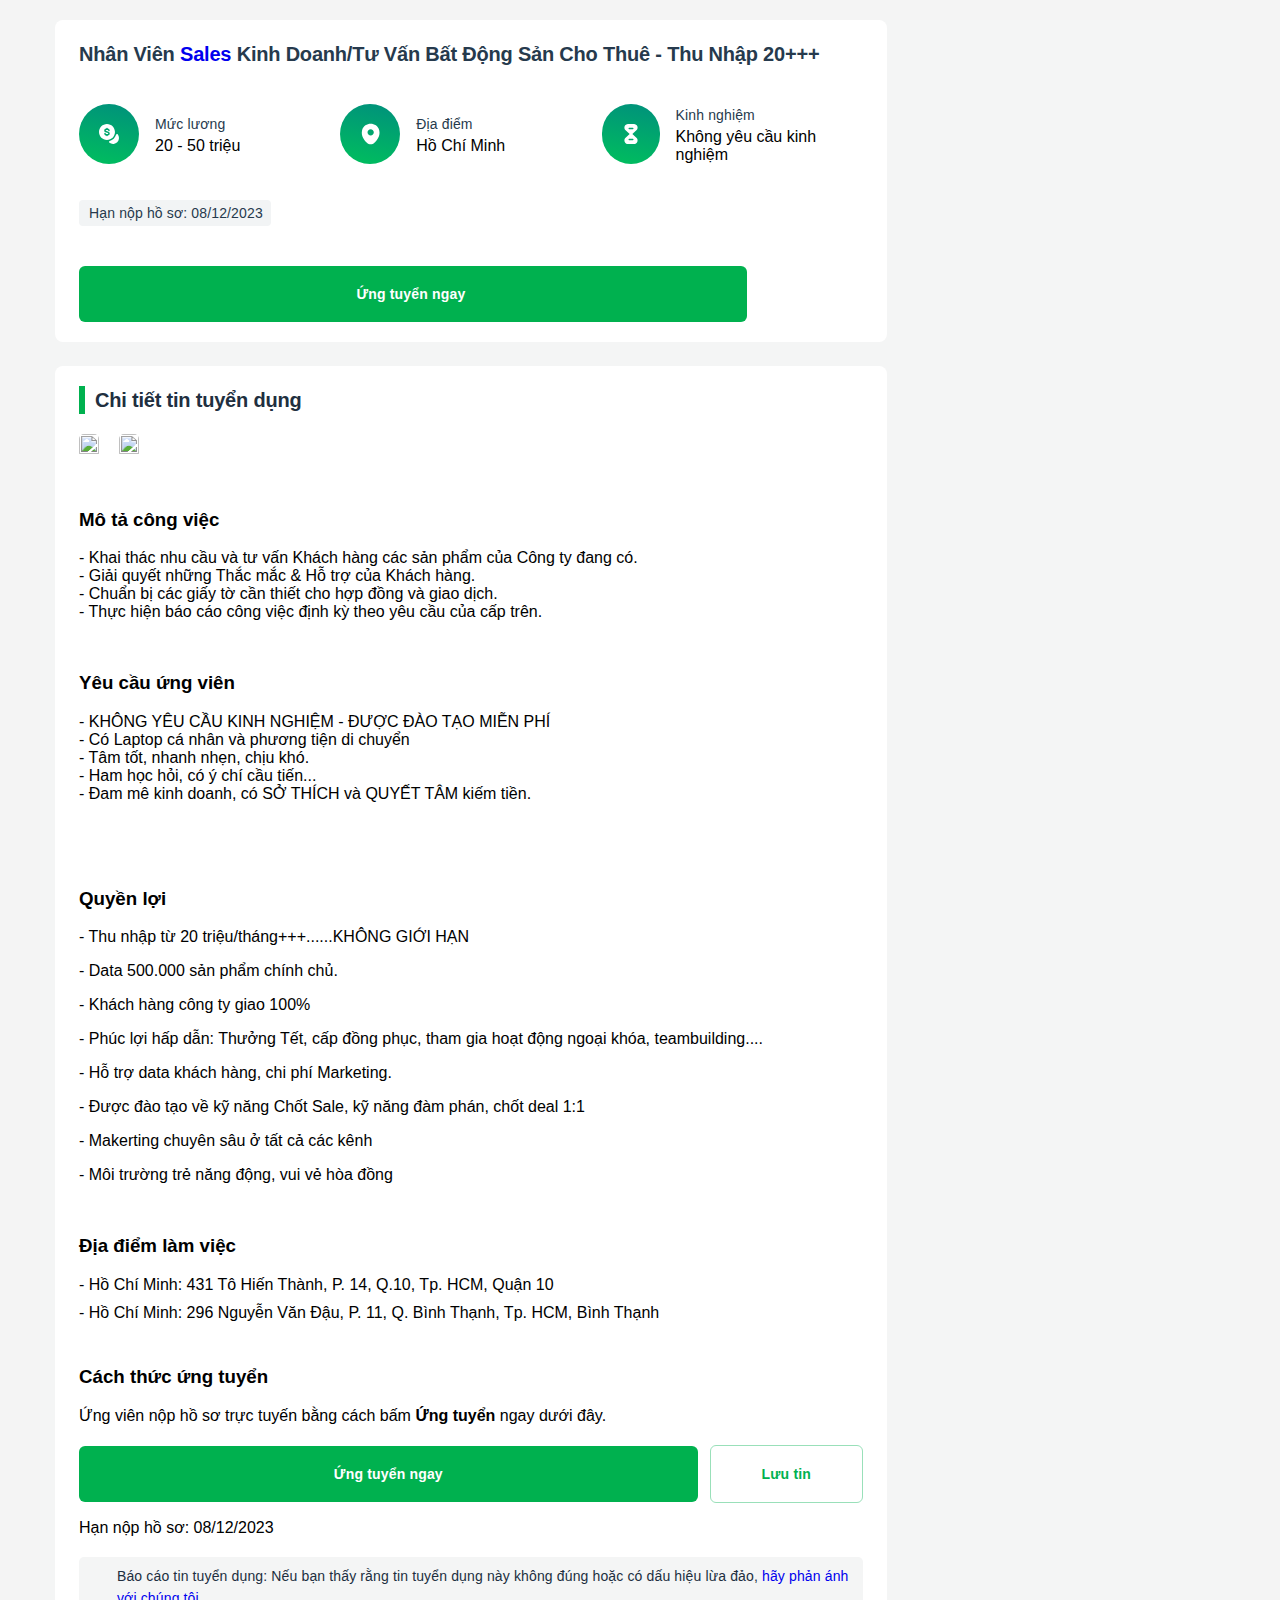
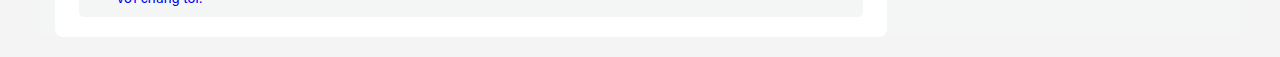
==== commit b74a414c: "Fix UI hiring" ====
--- a/SOCIALMEDIA/src/main/webapp/views/user/hiring/detail.html
+++ b/SOCIALMEDIA/src/main/webapp/views/user/hiring/detail.html
@@ -1,2799 +1,852 @@
 <!DOCTYPE html>
 <html lang="en">
-
-<head>
-    <meta charset="UTF-8">
-    <meta name="viewport" content="width=device-width, initial-scale=1.0">
-    <title>Trang Web của Tôi</title>
-    <style>
-        /* CSS inline nằm trong thẻ <style> trong thẻ <head> */
-        body {
-            font-family: Arial, sans-serif;
-            background-color: #f4f4f4;
-            margin: 0;
-            padding: 0;
-        }
-
-        header {
-            background-color: #333;
-            color: #fff;
-            text-align: center;
-            padding: 10px;
-        }
-
-        section {
-            padding: 20px;
-        }
-
-        footer {
-            background-color: #333;
-            color: #fff;
-            text-align: center;
-            padding: 10px;
-            position: fixed;
-            bottom: 0;
-            width: 100%;
-        }
-
-        .job-detail {
-            background: #f4f5f5;
-            position: relative;
-        }
-
-        .container {
-            padding-left: 15px;
-            padding-right: 15px;
-            margin-left: auto;
-            margin-right: auto;
-            max-width: 1170px;
-        }
-
-        .ctn-breadcrumb-detail {
-            align-items: center;
-            display: flex;
-            flex-wrap: wrap;
-            padding: 12px 0;
-        }
-
-        .ctn-breadcrumb-detail a {
-            color: #00b14f;
-            font-size: 14px;
-            font-weight: 600;
-        }
-
-        a {
-            text-decoration: none;
-        }
-
-        .job-detail__wrapper {
-            display: flex;
-            gap: 24px;
-        }
-
-        .job-detail__body-left {
-            display: flex;
-            flex-direction: column;
-            gap: 24px;
-            width: 67%;
-        }
-
-        .job-detail__info {
-            display: flex;
-            flex-direction: column;
-            gap: 16px;
-            height: -webkit-fit-content;
-            height: -moz-fit-content;
-            height: fit-content;
-            position: relative;
-        }
-
-        .job-detail__box--left {
-            background: #fff;
-            border-radius: 8px;
-            display: flex;
-            flex-direction: column;
-            gap: 36px;
-            height: -webkit-fit-content;
-            height: -moz-fit-content;
-            height: fit-content;
-            padding: 20px 24px;
-            width: 100%;
-        }
-
-        .job-detail__info--title {
-            -webkit-box-orient: vertical;
-            -webkit-line-clamp: 2;
-            color: #263a4d;
-            display: -webkit-box;
-            font-size: 20px;
-            font-style: normal;
-            font-weight: 700;
-            letter-spacing: -.2px;
-            line-height: 28px;
-            margin: 0;
-            overflow: hidden;
-            text-overflow: ellipsis;
-        }
-
-        .job-detail__info--sections {
-            align-items: center;
-            display: flex;
-        }
-
-        .job-detail__info--deadline {
-            align-items: center;
-            background: #f2f4f5;
-            border-radius: 4px;
-            color: #263a4d;
-            display: flex;
-            font-size: 14px;
-            font-style: normal;
-            font-weight: 400;
-            gap: 6px;
-            letter-spacing: .14px;
-            line-height: 22px;
-            padding: 2px 8px 2px 4px;
-            width: -webkit-fit-content;
-            width: -moz-fit-content;
-            width: fit-content;
-        }
-
-        .job-detail__info--actions {
-            align-items: center;
-            display: flex;
-            flex-wrap: wrap;
-            gap: 12px;
-            margin-top: 4px;
-        }
-
-        .job-detail__info--actions {
-            align-items: center;
-            display: flex;
-            flex-wrap: wrap;
-            gap: 12px;
-            margin-top: 4px;
-        }
-
-        .job-detail__information-detail {
-            display: flex;
-            flex-direction: column;
-            gap: 20px;
-            height: -webkit-fit-content;
-            height: -moz-fit-content;
-            height: fit-content;
-        }
-
-        .job-detail__information-detail--title {
-            border-left: 6px solid #00b14f;
-            color: #212f3f;
-            font-size: 20px;
-            font-style: normal;
-            font-weight: 700;
-            letter-spacing: -.2px;
-            line-height: 28px;
-            margin: 0;
-            padding-left: 10px;
-        }
-
-        .job-detail__information-detail--content {
-            display: flex;
-            flex-direction: column;
-            gap: 16px;
-        }
-
-        .job-detail__information-detail--content .job-description {
-            display: flex;
-            flex-direction: column;
-            gap: 16px;
-        }
-
-        .list-image-company {
-            margin-bottom: 16px;
-            position: relative;
-            width: 100%;
-        }
-
-        .list-image-company__carousel {
-            align-items: center;
-            display: flex;
-            gap: 20px;
-            width: 100%;
-        }
-
-        .list-image-company__item img {
-            aspect-ratio: 221.33/155.68;
-            border-radius: 5px;
-            -o-object-fit: cover !important;
-            object-fit: cover !important;
-            width: 100%;
-        }
-
-        .carousel-inner>.item>a>img,
-        .carousel-inner>.item>img,
-        .img-responsive,
-        .thumbnail a>img,
-        .thumbnail>img {
-            display: block;
-            max-width: 100%;
-            height: auto;
-        }
-
-        .job-detail__information-detail--actions-button .button-primary {
-            align-items: center;
-            background: #00b14f;
-            border: unset;
-            border-radius: 6px;
-            color: #fff;
-            display: flex;
-            font-size: 14px;
-            font-style: normal;
-            font-weight: 600;
-            height: 40px;
-            justify-content: center;
-            letter-spacing: .175px;
-            line-height: 22px;
-            padding: 8px 16px;
-            width: -webkit-fit-content;
-            width: -moz-fit-content;
-            width: fit-content;
-        }
-
-        .job-detail__info--actions-button.button-primary {
-            background: #00b14f;
-            color: #fff;
-            width: calc(100% - 144px);
-        }
-
-        .job-detail__info--actions-button {
-            align-items: center;
-            border-radius: 6px;
-            cursor: pointer;
-            display: flex;
-            font-size: 14px;
-            font-style: normal;
-            font-weight: 600;
-            gap: 6px;
-            height: 40px;
-            justify-content: center;
-            letter-spacing: .175px;
-            line-height: 22px;
-            padding: 8px 16px 8px 12px;
-        }
-
-        .job-detail__information-detail--actions-button .button-white {
-            align-items: center;
-            background: #fff;
-            border: 1px solid #99e0b9;
-            border-radius: 6px;
-            color: #00b14f;
-            display: flex;
-            font-size: 14px;
-            font-style: normal;
-            font-weight: 600;
-            height: 40px;
-            justify-content: center;
-            letter-spacing: .175px;
-            line-height: 22px;
-            padding: 8px 16px;
-            width: 118px;
-        }
-
-        .job-detail__info--actions-button.button-white {
-            background: #fff;
-            border: 1px solid #99e0b9;
-            color: #00b14f;
-            width: 130px;
-        }
-
-        .job-detail__info--actions-button {
-            align-items: center;
-            border-radius: 6px;
-            cursor: pointer;
-            display: flex;
-            font-size: 14px;
-            font-style: normal;
-            font-weight: 600;
-            gap: 6px;
-            height: 40px;
-            justify-content: center;
-            letter-spacing: .175px;
-            line-height: 22px;
-            padding: 8px 16px 8px 12px;
-        }
-
-        .job-detail__information-detail--actions {
-            display: flex;
-            flex-direction: column;
-            gap: 16px;
-        }
-
-        .job-detail__info--actions-button .button-icon {
-            align-items: center;
-            display: flex;
-            height: 24px;
-            justify-content: center;
-            padding: 4px;
-            width: 24px;
-        }
-
-        .job-detail__info--actions-button .button-icon i {
-            font-size: 15px;
-            font-style: normal;
-            font-weight: 400;
-            line-height: 20px;
-            text-align: center;
-        }
-
-        .job-detail__information-detail--actions-button {
-            align-items: center;
-            display: flex;
-            gap: 12px;
-        }
-
-        .job-detail__information-detail--report {
-            align-items: flex-start;
-            background: #f4f5f5;
-            border-radius: 5px;
-            color: #212f3f;
-            display: flex;
-            font-size: 14px;
-            font-style: normal;
-            font-weight: 400;
-            gap: 8px;
-            letter-spacing: .14px;
-            line-height: 22px;
-            padding: 8px;
-        }
-
-        .job-detail__information-detail--report-icon {
-            align-items: center;
-            display: flex;
-            height: 20px;
-            justify-content: center;
-            padding: 2px;
-            width: 20px;
-        }
-
-        .job-detail__information-detail--report-icon i {
-            color: #00b14f;
-            font-size: 15px;
-            font-style: normal;
-            font-weight: 900;
-            line-height: 20px;
-            text-align: center;
-        }
-
-        .job-detail__info--actions {
-            align-items: center;
-            display: flex;
-            flex-wrap: wrap;
-            gap: 12px;
-            margin-top: 4px;
-        }
-
-        .job-detail__info--actions-button.button-primary {
-            background: #00b14f;
-            color: #fff;
-            /* width: calc(100% - 144px); */
-        }
-
-        .job-detail__info--actions-button {
-            align-items: center;
-            border-radius: 6px;
-            cursor: pointer;
-            display: flex;
-            font-size: 14px;
-            font-style: normal;
-            font-weight: 600;
-            gap: 6px;
-            height: 40px;
-            justify-content: center;
-            letter-spacing: .175px;
-            line-height: 22px;
-            padding: 8px 16px 8px 12px;
-        }
-
-        .job-detail__info--sections {
-            align-items: center;
-            display: flex;
-        }
-
-        .job-detail__info--section {
-            align-items: center;
-            display: flex;
-            gap: 16px;
-        }
-
-        .job-detail__info--sections>* {
-            width: 33.3333333333%;
-        }
-
-        .job-detail__info--section-icon {
-            align-items: center;
-            background: linear-gradient(11deg, #00bf5d, #00907c);
-            border-radius: 30px;
-            display: flex;
-            flex-direction: column;
-            gap: 10px;
-            height: 40px;
-            justify-content: center;
-            padding: 10px;
-            width: 40px;
-        }
-
-        .job-detail__info--section-content {
-            display: flex;
-            flex-direction: column;
-            gap: 2px;
-        }
-
-        section-content-value {
-            color: #212f3f;
-            font-size: 14px;
-            font-style: normal;
-            font-weight: 600;
-            letter-spacing: .175px;
-            line-height: 22px;
-        }
-
-        .job-detail__info--section-content-title {
-            color: #263a4d;
-            font-size: 14px;
-            font-style: normal;
-            font-weight: 400;
-            letter-spacing: .14px;
-            line-height: 22px;
-        }
-    </style>
-</head>
-
-<body>
-
-    <!-- Phần Header -->
-    <!-- <header>
+    <head>
+        <meta charset="UTF-8" />
+        <meta name="viewport" content="width=device-width, initial-scale=1.0" />
+        <title>Tuyển dụng</title>
+        <style>
+            /* CSS inline nằm trong thẻ <style> trong thẻ <head> */
+            body {
+                font-family: Arial, sans-serif;
+                background-color: #f4f4f4;
+                margin: 0;
+                padding: 0;
+            }
+
+            header {
+                background-color: #333;
+                color: #fff;
+                text-align: center;
+                padding: 10px;
+            }
+
+            section {
+                padding: 20px;
+            }
+
+            footer {
+                background-color: #333;
+                color: #fff;
+                text-align: center;
+                padding: 10px;
+                position: fixed;
+                bottom: 0;
+                width: 100%;
+            }
+
+            .job-detail {
+                background: #f4f5f5;
+                position: relative;
+            }
+
+            .container {
+                padding-left: 15px;
+                padding-right: 15px;
+                margin-left: auto;
+                margin-right: auto;
+                max-width: 1170px;
+            }
+
+            .ctn-breadcrumb-detail {
+                align-items: center;
+                display: flex;
+                flex-wrap: wrap;
+                padding: 12px 0;
+            }
+
+            .ctn-breadcrumb-detail a {
+                color: #00b14f;
+                font-size: 14px;
+                font-weight: 600;
+            }
+
+            a {
+                text-decoration: none;
+            }
+
+            .job-detail__wrapper {
+                display: flex;
+                gap: 24px;
+            }
+
+            .job-detail__body-left {
+                display: flex;
+                flex-direction: column;
+                gap: 24px;
+                width: 67%;
+            }
+
+            .job-detail__info {
+                display: flex;
+                flex-direction: column;
+                gap: 16px;
+                height: -webkit-fit-content;
+                height: -moz-fit-content;
+                height: fit-content;
+                position: relative;
+            }
+
+            .job-detail__box--left {
+                background: #fff;
+                border-radius: 8px;
+                display: flex;
+                flex-direction: column;
+                gap: 36px;
+                height: -webkit-fit-content;
+                height: -moz-fit-content;
+                height: fit-content;
+                padding: 20px 24px;
+                width: 100%;
+            }
+
+            .job-detail__info--title {
+                -webkit-box-orient: vertical;
+                -webkit-line-clamp: 2;
+                color: #263a4d;
+                display: -webkit-box;
+                font-size: 20px;
+                font-style: normal;
+                font-weight: 700;
+                letter-spacing: -0.2px;
+                line-height: 28px;
+                margin: 0;
+                overflow: hidden;
+                text-overflow: ellipsis;
+            }
+
+            .job-detail__info--sections {
+                align-items: center;
+                display: flex;
+            }
+
+            .job-detail__info--deadline {
+                align-items: center;
+                background: #f2f4f5;
+                border-radius: 4px;
+                color: #263a4d;
+                display: flex;
+                font-size: 14px;
+                font-style: normal;
+                font-weight: 400;
+                gap: 6px;
+                letter-spacing: 0.14px;
+                line-height: 22px;
+                padding: 2px 8px 2px 4px;
+                width: -webkit-fit-content;
+                width: -moz-fit-content;
+                width: fit-content;
+            }
+
+            .job-detail__info--actions {
+                align-items: center;
+                display: flex;
+                flex-wrap: wrap;
+                gap: 12px;
+                margin-top: 4px;
+            }
+
+            .job-detail__info--actions {
+                align-items: center;
+                display: flex;
+                flex-wrap: wrap;
+                gap: 12px;
+                margin-top: 4px;
+            }
+
+            .job-detail__information-detail {
+                display: flex;
+                flex-direction: column;
+                gap: 20px;
+                height: -webkit-fit-content;
+                height: -moz-fit-content;
+                height: fit-content;
+            }
+
+            .job-detail__information-detail--title {
+                border-left: 6px solid #00b14f;
+                color: #212f3f;
+                font-size: 20px;
+                font-style: normal;
+                font-weight: 700;
+                letter-spacing: -0.2px;
+                line-height: 28px;
+                margin: 0;
+                padding-left: 10px;
+            }
+
+            .job-detail__information-detail--content {
+                display: flex;
+                flex-direction: column;
+                gap: 16px;
+            }
+
+            .job-detail__information-detail--content .job-description {
+                display: flex;
+                flex-direction: column;
+                gap: 16px;
+            }
+
+            .list-image-company {
+                margin-bottom: 16px;
+                position: relative;
+                width: 100%;
+            }
+
+            .list-image-company__carousel {
+                align-items: center;
+                display: flex;
+                gap: 20px;
+                width: 100%;
+            }
+
+            .list-image-company__item img {
+                aspect-ratio: 221.33/155.68;
+                border-radius: 5px;
+                -o-object-fit: cover !important;
+                object-fit: cover !important;
+                width: 100%;
+            }
+
+            .carousel-inner > .item > a > img,
+            .carousel-inner > .item > img,
+            .img-responsive,
+            .thumbnail a > img,
+            .thumbnail > img {
+                display: block;
+                max-width: 100%;
+                height: auto;
+            }
+
+            .job-detail__information-detail--actions-button .button-primary {
+                align-items: center;
+                background: #00b14f;
+                border: unset;
+                border-radius: 6px;
+                color: #fff;
+                display: flex;
+                font-size: 14px;
+                font-style: normal;
+                font-weight: 600;
+                height: 40px;
+                justify-content: center;
+                letter-spacing: 0.175px;
+                line-height: 22px;
+                padding: 8px 16px;
+                width: -webkit-fit-content;
+                width: -moz-fit-content;
+                width: fit-content;
+            }
+
+            .job-detail__info--actions-button.button-primary {
+                background: #00b14f;
+                color: #fff;
+                width: calc(100% - 144px);
+            }
+
+            .job-detail__info--actions-button {
+                align-items: center;
+                border-radius: 6px;
+                cursor: pointer;
+                display: flex;
+                font-size: 14px;
+                font-style: normal;
+                font-weight: 600;
+                gap: 6px;
+                height: 40px;
+                justify-content: center;
+                letter-spacing: 0.175px;
+                line-height: 22px;
+                padding: 8px 16px 8px 12px;
+            }
+
+            .job-detail__information-detail--actions-button .button-white {
+                align-items: center;
+                background: #fff;
+                border: 1px solid #99e0b9;
+                border-radius: 6px;
+                color: #00b14f;
+                display: flex;
+                font-size: 14px;
+                font-style: normal;
+                font-weight: 600;
+                height: 40px;
+                justify-content: center;
+                letter-spacing: 0.175px;
+                line-height: 22px;
+                padding: 8px 16px;
+                width: 118px;
+            }
+
+            .job-detail__info--actions-button.button-white {
+                background: #fff;
+                border: 1px solid #99e0b9;
+                color: #00b14f;
+                width: 130px;
+            }
+
+            .job-detail__info--actions-button {
+                align-items: center;
+                border-radius: 6px;
+                cursor: pointer;
+                display: flex;
+                font-size: 14px;
+                font-style: normal;
+                font-weight: 600;
+                gap: 6px;
+                height: 40px;
+                justify-content: center;
+                letter-spacing: 0.175px;
+                line-height: 22px;
+                padding: 8px 16px 8px 12px;
+            }
+
+            .job-detail__information-detail--actions {
+                display: flex;
+                flex-direction: column;
+                gap: 16px;
+            }
+
+            .job-detail__info--actions-button .button-icon {
+                align-items: center;
+                display: flex;
+                height: 24px;
+                justify-content: center;
+                padding: 4px;
+                width: 24px;
+            }
+
+            .job-detail__info--actions-button .button-icon i {
+                font-size: 15px;
+                font-style: normal;
+                font-weight: 400;
+                line-height: 20px;
+                text-align: center;
+            }
+
+            .job-detail__information-detail--actions-button {
+                align-items: center;
+                display: flex;
+                gap: 12px;
+            }
+
+            .job-detail__information-detail--report {
+                align-items: flex-start;
+                background: #f4f5f5;
+                border-radius: 5px;
+                color: #212f3f;
+                display: flex;
+                font-size: 14px;
+                font-style: normal;
+                font-weight: 400;
+                gap: 8px;
+                letter-spacing: 0.14px;
+                line-height: 22px;
+                padding: 8px;
+            }
+
+            .job-detail__information-detail--report-icon {
+                align-items: center;
+                display: flex;
+                height: 20px;
+                justify-content: center;
+                padding: 2px;
+                width: 20px;
+            }
+
+            .job-detail__information-detail--report-icon i {
+                color: #00b14f;
+                font-size: 15px;
+                font-style: normal;
+                font-weight: 900;
+                line-height: 20px;
+                text-align: center;
+            }
+
+            .job-detail__info--actions {
+                align-items: center;
+                display: flex;
+                flex-wrap: wrap;
+                gap: 12px;
+                margin-top: 4px;
+            }
+
+            .job-detail__info--actions-button.button-primary {
+                background: #00b14f;
+                color: #fff;
+                /* width: calc(100% - 144px); */
+            }
+
+            .job-detail__info--actions-button {
+                align-items: center;
+                border-radius: 6px;
+                cursor: pointer;
+                display: flex;
+                font-size: 14px;
+                font-style: normal;
+                font-weight: 600;
+                gap: 6px;
+                height: 40px;
+                justify-content: center;
+                letter-spacing: 0.175px;
+                line-height: 22px;
+                padding: 8px 16px 8px 12px;
+            }
+
+            .job-detail__info--sections {
+                align-items: center;
+                display: flex;
+            }
+
+            .job-detail__info--section {
+                align-items: center;
+                display: flex;
+                gap: 16px;
+            }
+
+            .job-detail__info--sections > * {
+                width: 33.3333333333%;
+            }
+
+            .job-detail__info--section-icon {
+                align-items: center;
+                background: linear-gradient(11deg, #00bf5d, #00907c);
+                border-radius: 30px;
+                display: flex;
+                flex-direction: column;
+                gap: 10px;
+                height: 40px;
+                justify-content: center;
+                padding: 10px;
+                width: 40px;
+            }
+
+            .job-detail__info--section-content {
+                display: flex;
+                flex-direction: column;
+                gap: 2px;
+            }
+
+            section-content-value {
+                color: #212f3f;
+                font-size: 14px;
+                font-style: normal;
+                font-weight: 600;
+                letter-spacing: 0.175px;
+                line-height: 22px;
+            }
+
+            .job-detail__info--section-content-title {
+                color: #263a4d;
+                font-size: 14px;
+                font-style: normal;
+                font-weight: 400;
+                letter-spacing: 0.14px;
+                line-height: 22px;
+            }
+        </style>
+    </head>
+
+    <body>
+        <!-- Phần Header -->
+        <!-- <header>
         <h1>Trang Web của Tôi</h1>
     </header> -->
 
-    <!-- Phần Content -->
-    <section>
-        <div class="container job-detail">
-            <div class="ctn-breadcrumb-detail">
-                <a href="https://www.topcv.vn/viec-lam" class="text-highlight bold">
-                    Trang chủ
-                </a>
-            </div>
-            <div class="job-detail__wrapper">
-                <div class="job-detail__body-left">
-                    <div class="job-detail__box--left job-detail__info" id="header-job-info">
-                        <h1 class="job-detail__info--title ">
-                            Nhân Viên <a href="https://www.topcv.vn/tim-viec-lam-sales" class="text-highlight"
-                                target="_blank">Sales</a> Kinh Doanh/Tư Vấn Bất Động Sản Cho Thuê - Thu Nhập 20+++
-                        </h1>
-                        <div class="job-detail__info--sections">
-                            <div class="job-detail__info--section">
-                                <div class="job-detail__info--section-icon">
-                                    <svg xmlns="http://www.w3.org/2000/svg" width="24" height="24" viewBox="0 0 24 24"
-                                        fill="none">
-                                        <path
-                                            d="M21.92 16.75C21.59 19.41 19.41 21.59 16.75 21.92C15.14 22.12 13.64 21.68 12.47 20.82C11.8 20.33 11.96 19.29 12.76 19.05C15.77 18.14 18.14 15.76 19.06 12.75C19.3 11.96 20.34 11.8 20.83 12.46C21.68 13.64 22.12 15.14 21.92 16.75Z"
-                                            fill="white"></path>
-                                        <path
-                                            d="M9.99 2C5.58 2 2 5.58 2 9.99C2 14.4 5.58 17.98 9.99 17.98C14.4 17.98 17.98 14.4 17.98 9.99C17.97 5.58 14.4 2 9.99 2ZM9.05 8.87L11.46 9.71C12.33 10.02 12.75 10.63 12.75 11.57C12.75 12.65 11.89 13.54 10.84 13.54H10.75V13.59C10.75 14 10.41 14.34 10 14.34C9.59 14.34 9.25 14 9.25 13.59V13.53C8.14 13.48 7.25 12.55 7.25 11.39C7.25 10.98 7.59 10.64 8 10.64C8.41 10.64 8.75 10.98 8.75 11.39C8.75 11.75 9.01 12.04 9.33 12.04H10.83C11.06 12.04 11.24 11.83 11.24 11.57C11.24 11.22 11.18 11.2 10.95 11.12L8.54 10.28C7.68 9.98 7.25 9.37 7.25 8.42C7.25 7.34 8.11 6.45 9.16 6.45H9.25V6.41C9.25 6 9.59 5.66 10 5.66C10.41 5.66 10.75 6 10.75 6.41V6.47C11.86 6.52 12.75 7.45 12.75 8.61C12.75 9.02 12.41 9.36 12 9.36C11.59 9.36 11.25 9.02 11.25 8.61C11.25 8.25 10.99 7.96 10.67 7.96H9.17C8.94 7.96 8.76 8.17 8.76 8.43C8.75 8.77 8.81 8.79 9.05 8.87Z"
-                                            fill="white"></path>
-                                    </svg>
+        <!-- Phần Content -->
+        <section>
+            <div class="container job-detail">
+                <div class="job-detail__wrapper">
+                    <div class="job-detail__body-left">
+                        <div class="job-detail__box--left job-detail__info" id="header-job-info">
+                            <h1 class="job-detail__info--title">
+                                Nhân Viên
+                                <a
+                                    href="https://www.topcv.vn/tim-viec-lam-sales"
+                                    class="text-highlight"
+                                    target="_blank"
+                                    >Sales</a
+                                >
+                                Kinh Doanh/Tư Vấn Bất Động Sản Cho Thuê - Thu Nhập 20+++
+                            </h1>
+                            <div class="job-detail__info--sections">
+                                <div class="job-detail__info--section">
+                                    <div class="job-detail__info--section-icon">
+                                        <svg
+                                            xmlns="http://www.w3.org/2000/svg"
+                                            width="24"
+                                            height="24"
+                                            viewBox="0 0 24 24"
+                                            fill="none"
+                                        >
+                                            <path
+                                                d="M21.92 16.75C21.59 19.41 19.41 21.59 16.75 21.92C15.14 22.12 13.64 21.68 12.47 20.82C11.8 20.33 11.96 19.29 12.76 19.05C15.77 18.14 18.14 15.76 19.06 12.75C19.3 11.96 20.34 11.8 20.83 12.46C21.68 13.64 22.12 15.14 21.92 16.75Z"
+                                                fill="white"
+                                            ></path>
+                                            <path
+                                                d="M9.99 2C5.58 2 2 5.58 2 9.99C2 14.4 5.58 17.98 9.99 17.98C14.4 17.98 17.98 14.4 17.98 9.99C17.97 5.58 14.4 2 9.99 2ZM9.05 8.87L11.46 9.71C12.33 10.02 12.75 10.63 12.75 11.57C12.75 12.65 11.89 13.54 10.84 13.54H10.75V13.59C10.75 14 10.41 14.34 10 14.34C9.59 14.34 9.25 14 9.25 13.59V13.53C8.14 13.48 7.25 12.55 7.25 11.39C7.25 10.98 7.59 10.64 8 10.64C8.41 10.64 8.75 10.98 8.75 11.39C8.75 11.75 9.01 12.04 9.33 12.04H10.83C11.06 12.04 11.24 11.83 11.24 11.57C11.24 11.22 11.18 11.2 10.95 11.12L8.54 10.28C7.68 9.98 7.25 9.37 7.25 8.42C7.25 7.34 8.11 6.45 9.16 6.45H9.25V6.41C9.25 6 9.59 5.66 10 5.66C10.41 5.66 10.75 6 10.75 6.41V6.47C11.86 6.52 12.75 7.45 12.75 8.61C12.75 9.02 12.41 9.36 12 9.36C11.59 9.36 11.25 9.02 11.25 8.61C11.25 8.25 10.99 7.96 10.67 7.96H9.17C8.94 7.96 8.76 8.17 8.76 8.43C8.75 8.77 8.81 8.79 9.05 8.87Z"
+                                                fill="white"
+                                            ></path>
+                                        </svg>
+                                    </div>
+                                    <div class="job-detail__info--section-content">
+                                        <div class="job-detail__info--section-content-title">
+                                            Mức lương
+                                        </div>
+                                        <div class="job-detail__info--section-content-value">
+                                            20 - 50 triệu
+                                        </div>
+                                    </div>
                                 </div>
-                                <div class="job-detail__info--section-content">
-                                    <div class="job-detail__info--section-content-title">Mức lương</div>
-                                    <div class="job-detail__info--section-content-value">20 - 50 triệu</div>
+                                <div class="job-detail__info--section">
+                                    <div class="job-detail__info--section-icon">
+                                        <svg
+                                            xmlns="http://www.w3.org/2000/svg"
+                                            width="25"
+                                            height="24"
+                                            viewBox="0 0 25 24"
+                                            fill="none"
+                                        >
+                                            <path
+                                                d="M21.2866 8.45C20.2366 3.83 16.2066 1.75 12.6666 1.75C12.6666 1.75 12.6666 1.75 12.6566 1.75C9.1266 1.75 5.0866 3.82 4.0366 8.44C2.8666 13.6 6.0266 17.97 8.8866 20.72C9.9466 21.74 11.3066 22.25 12.6666 22.25C14.0266 22.25 15.3866 21.74 16.4366 20.72C19.2966 17.97 22.4566 13.61 21.2866 8.45ZM12.6666 13.46C10.9266 13.46 9.5166 12.05 9.5166 10.31C9.5166 8.57 10.9266 7.16 12.6666 7.16C14.4066 7.16 15.8166 8.57 15.8166 10.31C15.8166 12.05 14.4066 13.46 12.6666 13.46Z"
+                                                fill="white"
+                                            ></path>
+                                        </svg>
+                                    </div>
+                                    <div class="job-detail__info--section-content">
+                                        <div class="job-detail__info--section-content-title">
+                                            Địa điểm
+                                        </div>
+                                        <div class="job-detail__info--section-content-value">
+                                            Hồ Chí Minh
+                                        </div>
+                                    </div>
+                                </div>
+                                <div
+                                    class="job-detail__info--section-skeleton"
+                                    id="job-detail-info-skeleton"
+                                    style="display: none"
+                                ></div>
+                                <div
+                                    class="job-detail__info--section"
+                                    id="job-detail-info-experience"
+                                    style="display: flex"
+                                >
+                                    <div class="job-detail__info--section-icon">
+                                        <svg
+                                            xmlns="http://www.w3.org/2000/svg"
+                                            width="24"
+                                            height="24"
+                                            viewBox="0 0 24 24"
+                                            fill="none"
+                                        >
+                                            <path
+                                                d="M17.39 15.67L13.35 12H10.64L6.59998 15.67C5.46998 16.69 5.09998 18.26 5.64998 19.68C6.19998 21.09 7.53998 22 9.04998 22H14.94C16.46 22 17.79 21.09 18.34 19.68C18.89 18.26 18.52 16.69 17.39 15.67ZM13.82 18.14H10.18C9.79998 18.14 9.49998 17.83 9.49998 17.46C9.49998 17.09 9.80998 16.78 10.18 16.78H13.82C14.2 16.78 14.5 17.09 14.5 17.46C14.5 17.83 14.19 18.14 13.82 18.14Z"
+                                                fill="white"
+                                            ></path>
+                                            <path
+                                                d="M18.35 4.32C17.8 2.91 16.46 2 14.95 2H9.04998C7.53998 2 6.19998 2.91 5.64998 4.32C5.10998 5.74 5.47998 7.31 6.60998 8.33L10.65 12H13.36L17.4 8.33C18.52 7.31 18.89 5.74 18.35 4.32ZM13.82 7.23H10.18C9.79998 7.23 9.49998 6.92 9.49998 6.55C9.49998 6.18 9.80998 5.87 10.18 5.87H13.82C14.2 5.87 14.5 6.18 14.5 6.55C14.5 6.92 14.19 7.23 13.82 7.23Z"
+                                                fill="white"
+                                            ></path>
+                                        </svg>
+                                    </div>
+                                    <div class="job-detail__info--section-content">
+                                        <div class="job-detail__info--section-content-title">
+                                            Kinh nghiệm
+                                        </div>
+                                        <div class="job-detail__info--section-content-value">
+                                            Không yêu cầu kinh nghiệm
+                                        </div>
+                                    </div>
+                                </div>
+                                <div
+                                    class="job-detail__info--section special btn-relevance-score"
+                                    id="job-detail-info-fitness-score"
+                                    style="display: none"
+                                >
+                                    <div class="job-detail__info--section-icon">
+                                        <svg
+                                            xmlns="http://www.w3.org/2000/svg"
+                                            width="25"
+                                            height="24"
+                                            viewBox="0 0 25 24"
+                                            fill="none"
+                                        >
+                                            <path
+                                                d="M14.0634 3.51L15.8234 7.03C16.0634 7.52 16.7034 7.99 17.2434 8.08L20.4334 8.61C22.4734 8.95 22.9534 10.43 21.4834 11.89L19.0034 14.37C18.5834 14.79 18.3534 15.6 18.4834 16.18L19.1934 19.25C19.7534 21.68 18.4634 22.62 16.3134 21.35L13.3234 19.58C12.7834 19.26 11.8934 19.26 11.3434 19.58L8.35341 21.35C6.21341 22.62 4.91341 21.67 5.47341 19.25L6.18341 16.18C6.31341 15.6 6.08341 14.79 5.66341 14.37L3.18341 11.89C1.72341 10.43 2.19341 8.95 4.23341 8.61L7.42341 8.08C7.95341 7.99 8.59341 7.52 8.83341 7.03L10.5934 3.51C11.5534 1.6 13.1134 1.6 14.0634 3.51Z"
+                                                fill="white"
+                                            ></path>
+                                        </svg>
+                                    </div>
+                                    <div class="job-detail__info--section-content">
+                                        <div class="job-detail__info--section-content-title">
+                                            <div>
+                                                Mức độ phù hợp với công việc:
+                                                <span id="btn-relevance-percent" class="title-bold"
+                                                    >--%</span
+                                                >
+                                            </div>
+                                            <span class="special__icon-down">
+                                                <svg
+                                                    width="12"
+                                                    height="14"
+                                                    viewBox="0 0 12 14"
+                                                    fill="none"
+                                                    xmlns="http://www.w3.org/2000/svg"
+                                                >
+                                                    <path
+                                                        d="M11.4199 8.57617L6.49805 13.7324C6.35156 13.8789 6.17578 13.9375 6 13.9375C5.79492 13.9375 5.61914 13.8789 5.47266 13.7324L0.550781 8.57617C0.287109 8.2832 0.287109 7.84375 0.580078 7.58008C0.84375 7.31641 1.3125 7.31641 1.57617 7.60938L5.29688 11.5059V1.54492C5.29688 1.13477 5.58984 0.841797 5.9707 0.841797C6.32227 0.841797 6.70312 1.13477 6.70312 1.54492V11.5059L10.3945 7.60938C10.6582 7.31641 11.127 7.31641 11.3906 7.58008C11.6836 7.84375 11.6836 8.2832 11.4199 8.57617Z"
+                                                        fill="#00B14F"
+                                                    ></path>
+                                                </svg>
+                                            </span>
+                                        </div>
+                                    </div>
                                 </div>
                             </div>
-                            <div class="job-detail__info--section">
-                                <div class="job-detail__info--section-icon">
-                                    <svg xmlns="http://www.w3.org/2000/svg" width="25" height="24" viewBox="0 0 25 24"
-                                        fill="none">
-                                        <path
-                                            d="M21.2866 8.45C20.2366 3.83 16.2066 1.75 12.6666 1.75C12.6666 1.75 12.6666 1.75 12.6566 1.75C9.1266 1.75 5.0866 3.82 4.0366 8.44C2.8666 13.6 6.0266 17.97 8.8866 20.72C9.9466 21.74 11.3066 22.25 12.6666 22.25C14.0266 22.25 15.3866 21.74 16.4366 20.72C19.2966 17.97 22.4566 13.61 21.2866 8.45ZM12.6666 13.46C10.9266 13.46 9.5166 12.05 9.5166 10.31C9.5166 8.57 10.9266 7.16 12.6666 7.16C14.4066 7.16 15.8166 8.57 15.8166 10.31C15.8166 12.05 14.4066 13.46 12.6666 13.46Z"
-                                            fill="white"></path>
-                                    </svg>
-                                </div>
-                                <div class="job-detail__info--section-content">
-                                    <div class="job-detail__info--section-content-title">Địa điểm</div>
-                                    <div class="job-detail__info--section-content-value">Hồ Chí Minh</div>
-                                </div>
+                            <div class="job-detail__info--deadline">
+                                <span class="job-detail__info--deadline--icon">
+                                    <i class="fa-solid fa-clock"></i>
+                                </span>
+                                Hạn nộp hồ sơ: 08/12/2023
                             </div>
-                            <div class="job-detail__info--section-skeleton" id="job-detail-info-skeleton"
-                                style="display: none;">
-                            </div>
-                            <div class="job-detail__info--section" id="job-detail-info-experience"
-                                style="display: flex;">
-                                <div class="job-detail__info--section-icon">
-                                    <svg xmlns="http://www.w3.org/2000/svg" width="24" height="24" viewBox="0 0 24 24"
-                                        fill="none">
-                                        <path
-                                            d="M17.39 15.67L13.35 12H10.64L6.59998 15.67C5.46998 16.69 5.09998 18.26 5.64998 19.68C6.19998 21.09 7.53998 22 9.04998 22H14.94C16.46 22 17.79 21.09 18.34 19.68C18.89 18.26 18.52 16.69 17.39 15.67ZM13.82 18.14H10.18C9.79998 18.14 9.49998 17.83 9.49998 17.46C9.49998 17.09 9.80998 16.78 10.18 16.78H13.82C14.2 16.78 14.5 17.09 14.5 17.46C14.5 17.83 14.19 18.14 13.82 18.14Z"
-                                            fill="white"></path>
-                                        <path
-                                            d="M18.35 4.32C17.8 2.91 16.46 2 14.95 2H9.04998C7.53998 2 6.19998 2.91 5.64998 4.32C5.10998 5.74 5.47998 7.31 6.60998 8.33L10.65 12H13.36L17.4 8.33C18.52 7.31 18.89 5.74 18.35 4.32ZM13.82 7.23H10.18C9.79998 7.23 9.49998 6.92 9.49998 6.55C9.49998 6.18 9.80998 5.87 10.18 5.87H13.82C14.2 5.87 14.5 6.18 14.5 6.55C14.5 6.92 14.19 7.23 13.82 7.23Z"
-                                            fill="white"></path>
-                                    </svg>
-                                </div>
-                                <div class="job-detail__info--section-content">
-                                    <div class="job-detail__info--section-content-title">Kinh nghiệm</div>
-                                    <div class="job-detail__info--section-content-value">Không yêu cầu kinh nghiệm</div>
-                                </div>
-                            </div>
-                            <div class="job-detail__info--section special btn-relevance-score"
-                                id="job-detail-info-fitness-score" style="display: none">
-                                <div class="job-detail__info--section-icon">
-                                    <svg xmlns="http://www.w3.org/2000/svg" width="25" height="24" viewBox="0 0 25 24"
-                                        fill="none">
-                                        <path
-                                            d="M14.0634 3.51L15.8234 7.03C16.0634 7.52 16.7034 7.99 17.2434 8.08L20.4334 8.61C22.4734 8.95 22.9534 10.43 21.4834 11.89L19.0034 14.37C18.5834 14.79 18.3534 15.6 18.4834 16.18L19.1934 19.25C19.7534 21.68 18.4634 22.62 16.3134 21.35L13.3234 19.58C12.7834 19.26 11.8934 19.26 11.3434 19.58L8.35341 21.35C6.21341 22.62 4.91341 21.67 5.47341 19.25L6.18341 16.18C6.31341 15.6 6.08341 14.79 5.66341 14.37L3.18341 11.89C1.72341 10.43 2.19341 8.95 4.23341 8.61L7.42341 8.08C7.95341 7.99 8.59341 7.52 8.83341 7.03L10.5934 3.51C11.5534 1.6 13.1134 1.6 14.0634 3.51Z"
-                                            fill="white"></path>
-                                    </svg>
-                                </div>
-                                <div class="job-detail__info--section-content">
-                                    <div class="job-detail__info--section-content-title">
-                                        <div>
-                                            Mức độ phù hợp với công việc: <span id="btn-relevance-percent"
-                                                class="title-bold">--%</span>
-                                        </div>
-                                        <span class="special__icon-down">
-                                            <svg width="12" height="14" viewBox="0 0 12 14" fill="none"
-                                                xmlns="http://www.w3.org/2000/svg">
-                                                <path
-                                                    d="M11.4199 8.57617L6.49805 13.7324C6.35156 13.8789 6.17578 13.9375 6 13.9375C5.79492 13.9375 5.61914 13.8789 5.47266 13.7324L0.550781 8.57617C0.287109 8.2832 0.287109 7.84375 0.580078 7.58008C0.84375 7.31641 1.3125 7.31641 1.57617 7.60938L5.29688 11.5059V1.54492C5.29688 1.13477 5.58984 0.841797 5.9707 0.841797C6.32227 0.841797 6.70312 1.13477 6.70312 1.54492V11.5059L10.3945 7.60938C10.6582 7.31641 11.127 7.31641 11.3906 7.58008C11.6836 7.84375 11.6836 8.2832 11.4199 8.57617Z"
-                                                    fill="#00B14F"></path>
-                                            </svg>
-                                        </span>
-                                    </div>
-                                </div>
-                            </div>
-                        </div>
-                        <div class="job-detail__info--deadline">
-                            <span class="job-detail__info--deadline--icon">
-                                <i class="fa-solid fa-clock"></i>
-                            </span>
-                            Hạn nộp hồ sơ: 08/12/2023
-                        </div>
-                        <div class="job-detail__info--actions box-apply-current">
-                            <a href="javascript:showLoginPopup('https://www.topcv.vn/viec-lam/nhan-vien-sales-kinh-doanh-tu-van-bat-dong-san-cho-thue-thu-nhap-20/1109845.html?apply-form=1', 'Đăng nhập hoặc Đăng ký để ứng tuyển công việc này!')"
-                                class="job-detail__info--actions-button button-primary btn-apply-job">
-                                <!-- <span class="button-icon">
+                            <div class="job-detail__info--actions box-apply-current">
+                                <a
+                                    href="javascript:showLoginPopup('https://www.topcv.vn/viec-lam/nhan-vien-sales-kinh-doanh-tu-van-bat-dong-san-cho-thue-thu-nhap-20/1109845.html?apply-form=1', 'Đăng nhập hoặc Đăng ký để ứng tuyển công việc này!')"
+                                    class="job-detail__info--actions-button button-primary btn-apply-job"
+                                >
+                                    <!-- <span class="button-icon">
                                     <i class="fa-light fa-paper-plane"></i>
                                 </span> -->
-                                Ứng tuyển ngay
-                            </a>
-                            <!-- <a class="job-detail__info--actions-button button-white"
+                                    Ứng tuyển ngay
+                                </a>
+                                <!-- <a class="job-detail__info--actions-button button-white"
                                 href="javascript:showLoginPopup(null, 'Đăng nhập hoặc Đăng ký để lưu tin tuyển dụng')">
                                 <span class="button-icon">
                                     <i class="fa-regular fa-heart"></i>
                                 </span>
                                 Lưu tin
                             </a> -->
-                        </div>
-                        <div class="job-detail__info--actions box-apply-success" style="display: none">
-                            <a class="job-detail__info--actions-button button-primary open-apply-modal" href="#"
-                                data-toggle="modal">
-                                <!-- <span class="button-icon">
+                            </div>
+                            <div
+                                class="job-detail__info--actions box-apply-success"
+                                style="display: none"
+                            >
+                                <a
+                                    class="job-detail__info--actions-button button-primary open-apply-modal"
+                                    href="#"
+                                    data-toggle="modal"
+                                >
+                                    <!-- <span class="button-icon">
                                     <i class="fa-solid fa-arrow-rotate-right"></i>
                                 </span> -->
-                                Ứng tuyển lại
-                            </a>
-                            <a class="job-detail__info--actions-button button-white" target="_blank"
-                                href="http://candidate.topcvconnect.com/conversations/new/591534">
-                                <!-- <span class="button-icon">
+                                    Ứng tuyển lại
+                                </a>
+                                <a
+                                    class="job-detail__info--actions-button button-white"
+                                    target="_blank"
+                                    href="http://candidate.topcvconnect.com/conversations/new/591534"
+                                >
+                                    <!-- <span class="button-icon">
                                     <i class="fa-solid fa-comments"></i>
                                 </span> -->
-                                Nhắn tin
-                            </a>
+                                    Nhắn tin
+                                </a>
+                            </div>
                         </div>
-                    </div>
-                    <div class="job-detail__box--left">
-                        <div class="job-detail__information-detail" id="box-job-information-detail">
-                            <h2 class="job-detail__information-detail--title">
-                                Chi tiết tin tuyển dụng
-                            </h2>
-                            <div class="job-detail__information-detail--content">
-                                <div class="job-images">
-                                    <div id="list-image-company" class="list-image-company">
-                                        <div class="list-image-company__carousel">
-                                            <a class="list-image-company__item" data-fancybox="gallery"
-                                                data-src="https://static.topcv.vn/employer_medias/ERaLAzI2u1PinaT716BI7Enppu1xV95N_1693467459____24c9de054c09b09903756b5537176f9a.jpg">
-                                                <img class="img-responsive"
-                                                    src="https://static.topcv.vn/employer_medias/ERaLAzI2u1PinaT716BI7Enppu1xV95N_1693467459____24c9de054c09b09903756b5537176f9a.jpg"
-                                                    alt="">
-                                            </a>
-                                            <a class="list-image-company__item" data-fancybox="gallery"
-                                                data-src="https://static.topcv.vn/employer_medias/3802be2878ce57a8fe8a7a3f2f0a0d7a-6528a9c659e0c.jpg">
-                                                <img class="img-responsive"
-                                                    src="https://static.topcv.vn/employer_medias/3802be2878ce57a8fe8a7a3f2f0a0d7a-6528a9c659e0c.jpg"
-                                                    alt="">
-                                            </a>
+                        <div class="job-detail__box--left">
+                            <div
+                                class="job-detail__information-detail"
+                                id="box-job-information-detail"
+                            >
+                                <h2 class="job-detail__information-detail--title">
+                                    Chi tiết tin tuyển dụng
+                                </h2>
+                                <div class="job-detail__information-detail--content">
+                                    <div class="job-images">
+                                        <div id="list-image-company" class="list-image-company">
+                                            <div class="list-image-company__carousel">
+                                                <a
+                                                    class="list-image-company__item"
+                                                    data-fancybox="gallery"
+                                                    data-src="https://static.topcv.vn/employer_medias/ERaLAzI2u1PinaT716BI7Enppu1xV95N_1693467459____24c9de054c09b09903756b5537176f9a.jpg"
+                                                >
+                                                    <img
+                                                        class="img-responsive"
+                                                        src="https://static.topcv.vn/employer_medias/ERaLAzI2u1PinaT716BI7Enppu1xV95N_1693467459____24c9de054c09b09903756b5537176f9a.jpg"
+                                                        alt=""
+                                                    />
+                                                </a>
+                                                <a
+                                                    class="list-image-company__item"
+                                                    data-fancybox="gallery"
+                                                    data-src="https://static.topcv.vn/employer_medias/3802be2878ce57a8fe8a7a3f2f0a0d7a-6528a9c659e0c.jpg"
+                                                >
+                                                    <img
+                                                        class="img-responsive"
+                                                        src="https://static.topcv.vn/employer_medias/3802be2878ce57a8fe8a7a3f2f0a0d7a-6528a9c659e0c.jpg"
+                                                        alt=""
+                                                    />
+                                                </a>
+                                            </div>
+                                        </div>
+                                    </div>
+                                    <div class="job-description">
+                                        <div class="job-description__item">
+                                            <h3>Mô tả công việc</h3>
+                                            <div class="job-description__item--content">
+                                                <p>
+                                                    - Khai thác nhu cầu và tư vấn Khách hàng các sản
+                                                    phẩm của Công ty đang có.<br />- Giải quyết
+                                                    những Thắc mắc &amp; Hỗ trợ của Khách hàng.<br />-
+                                                    Chuẩn bị các giấy tờ cần thiết cho hợp đồng và
+                                                    giao dịch.<br />- Thực hiện báo cáo công việc
+                                                    định kỳ theo yêu cầu của cấp trên.
+                                                </p>
+                                            </div>
+                                        </div>
+                                        <div class="job-description__item">
+                                            <h3>Yêu cầu ứng viên</h3>
+                                            <div class="job-description__item--content">
+                                                <p>
+                                                    - KHÔNG YÊU CẦU KINH NGHIỆM - ĐƯỢC ĐÀO TẠO MIỄN
+                                                    PHÍ<br />- Có Laptop cá nhân và phương tiện di
+                                                    chuyển<br />- Tâm tốt, nhanh nhẹn, chịu khó.<br />-
+                                                    Ham học hỏi, có ý chí cầu tiến...<br />- Đam mê
+                                                    kinh doanh, có SỞ THÍCH và QUYẾT TÂM kiếm tiền.
+                                                </p>
+                                                <p><br /></p>
+                                            </div>
+                                        </div>
+                                        <div class="job-description__item">
+                                            <h3>Quyền lợi</h3>
+                                            <div class="job-description__item--content">
+                                                <p>
+                                                    - Thu nhập từ 20 triệu/tháng+++......KHÔNG GIỚI
+                                                    HẠN
+                                                </p>
+                                                <p>- Data 500.000 sản phẩm chính chủ.</p>
+                                                <p>- Khách hàng công ty giao 100%</p>
+                                                <p>
+                                                    - Phúc lợi hấp dẫn: Thưởng Tết, cấp đồng phục,
+                                                    tham gia hoạt động ngoại khóa,
+                                                    teambuilding....<br />
+                                                </p>
+                                                <p>- Hỗ trợ data khách hàng, chi phí Marketing.</p>
+                                                <p>
+                                                    - Được đào tạo về kỹ năng Chốt Sale, kỹ năng đàm
+                                                    phán, chốt deal 1:1
+                                                </p>
+                                                <p>- Makerting chuyên sâu ở tất cả các kênh</p>
+                                                <p>- Môi trường trẻ năng động, vui vẻ hòa đồng</p>
+                                            </div>
+                                        </div>
+                                        <div class="job-description__item">
+                                            <h3>Địa điểm làm việc</h3>
+                                            <div class="job-description__item--content">
+                                                <div style="margin-bottom: 10px">
+                                                    - Hồ Chí Minh: 431 Tô Hiến Thành, P. 14, Q.10,
+                                                    Tp. HCM, Quận 10
+                                                </div>
+                                                <div style="margin-bottom: 10px">
+                                                    - Hồ Chí Minh: 296 Nguyễn Văn Đậu, P. 11, Q.
+                                                    Bình Thạnh, Tp. HCM, Bình Thạnh
+                                                </div>
+                                            </div>
+                                        </div>
+                                        <div class="job-description__item">
+                                            <h3>Cách thức ứng tuyển</h3>
+                                            <div class="job-description__item--content">
+                                                Ứng viên nộp hồ sơ trực tuyến bằng cách bấm
+                                                <strong>Ứng tuyển</strong> ngay dưới đây.
+                                            </div>
                                         </div>
                                     </div>
                                 </div>
-                                <div class="job-description">
-                                    <div class="job-description__item">
-                                        <h3>Mô tả công việc</h3>
-                                        <div class="job-description__item--content">
-                                            <p>- Khai thác nhu cầu và tư vấn Khách hàng các sản phẩm của Công ty đang
-                                                có.<br>- Giải quyết những Thắc mắc &amp; Hỗ trợ của Khách hàng.<br>-
-                                                Chuẩn bị các giấy tờ cần thiết cho hợp đồng và giao dịch.<br>- Thực hiện
-                                                báo cáo công việc định kỳ theo yêu cầu của cấp trên.</p>
-                                        </div>
-                                    </div>
-                                    <div class="job-description__item">
-                                        <h3>Yêu cầu ứng viên</h3>
-                                        <div class="job-description__item--content">
-                                            <p>- KHÔNG YÊU CẦU KINH NGHIỆM - ĐƯỢC ĐÀO TẠO MIỄN PHÍ<br>- Có Laptop cá
-                                                nhân và phương tiện di chuyển<br>- Tâm tốt, nhanh nhẹn, chịu khó.<br>-
-                                                Ham học hỏi, có ý chí cầu tiến...<br>- Đam mê kinh doanh, có SỞ THÍCH và
-                                                QUYẾT TÂM kiếm tiền.</p>
-                                            <p><br></p>
-                                        </div>
-                                    </div>
-                                    <div class="job-description__item">
-                                        <h3>Quyền lợi</h3>
-                                        <div class="job-description__item--content">
-                                            <p>- Thu nhập từ 20 triệu/tháng+++......KHÔNG GIỚI HẠN</p>
-                                            <p>- Data 500.000 sản phẩm chính chủ.
-                                            </p>
-                                            <p>- Khách hàng công ty giao 100%
-                                            </p>
-                                            <p>- Phúc lợi hấp dẫn: Thưởng Tết, cấp đồng phục, tham gia hoạt động ngoại
-                                                khóa, teambuilding....<br></p>
-                                            <p>- Hỗ trợ data khách hàng, chi phí Marketing.
-                                            </p>
-                                            <p>- Được đào tạo về kỹ năng Chốt Sale, kỹ năng đàm phán, chốt deal 1:1
-                                            </p>
-                                            <p>- Makerting chuyên sâu ở tất cả các kênh</p>
-                                            <p>- Môi trường trẻ năng động, vui vẻ hòa đồng</p>
-                                        </div>
-                                    </div>
-                                    <div class="job-description__item">
-                                        <h3>Địa điểm làm việc</h3>
-                                        <div class="job-description__item--content">
-                                            <div style="margin-bottom: 10px">- Hồ Chí Minh: 431 Tô Hiến Thành, P. 14,
-                                                Q.10, Tp. HCM, Quận 10</div>
-                                            <div style="margin-bottom: 10px">- Hồ Chí Minh: 296 Nguyễn Văn Đậu, P. 11,
-                                                Q. Bình Thạnh, Tp. HCM, Bình Thạnh</div>
-                                        </div>
-                                    </div>
-                                    <div class="job-description__item">
-                                        <h3>Cách thức ứng tuyển</h3>
-                                        <div class="job-description__item--content">
-                                            Ứng viên nộp hồ sơ trực tuyến bằng cách bấm <strong>Ứng tuyển</strong> ngay
-                                            dưới đây.
-                                        </div>
-                                    </div>
-                                </div>
-                            </div>
-                            <div class="job-detail__information-detail--actions">
-                                <div class="job-detail__information-detail--actions-button box-apply-current">
-                                    <a href="javascript:showLoginPopup('https://www.topcv.vn/viec-lam/nhan-vien-sales-kinh-doanh-tu-van-bat-dong-san-cho-thue-thu-nhap-20/1109845.html?apply-form=1', 'Đăng nhập hoặc Đăng ký để ứng tuyển công việc này!')"
-                                        class="job-detail__info--actions-button button-primary btn-apply-job">
-                                        <!-- <span class="button-icon">
+                                <div class="job-detail__information-detail--actions">
+                                    <div
+                                        class="job-detail__information-detail--actions-button box-apply-current"
+                                    >
+                                        <a
+                                            href="javascript:showLoginPopup('https://www.topcv.vn/viec-lam/nhan-vien-sales-kinh-doanh-tu-van-bat-dong-san-cho-thue-thu-nhap-20/1109845.html?apply-form=1', 'Đăng nhập hoặc Đăng ký để ứng tuyển công việc này!')"
+                                            class="job-detail__info--actions-button button-primary btn-apply-job"
+                                        >
+                                            <!-- <span class="button-icon">
                                             <i class="fa-light fa-paper-plane"></i>
                                         </span> -->
-                                        Ứng tuyển ngay
-                                    </a>
-                                    <a class="job-detail__info--actions-button button-white"
-                                        href="javascript:showLoginPopup(null, 'Đăng nhập hoặc Đăng ký để lưu tin tuyển dụng')">
-                                        <!-- <span class="button-icon">
+                                            Ứng tuyển ngay
+                                        </a>
+                                        <a
+                                            class="job-detail__info--actions-button button-white"
+                                            href="javascript:showLoginPopup(null, 'Đăng nhập hoặc Đăng ký để lưu tin tuyển dụng')"
+                                        >
+                                            <!-- <span class="button-icon">
                                             <i class="fa-regular fa-heart"></i>
                                         </span> -->
-                                        Lưu tin
-                                    </a>
-                                </div>
-                                <div class="job-detail__information-detail--actions-button box-apply-success"
-                                    style="display: none">
-                                    <a class="job-detail__info--actions-button button-primary open-apply-modal" href="#"
-                                        data-toggle="modal">
-                                        <!-- <span class="button-icon">
+                                            Lưu tin
+                                        </a>
+                                    </div>
+                                    <div
+                                        class="job-detail__information-detail--actions-button box-apply-success"
+                                        style="display: none"
+                                    >
+                                        <a
+                                            class="job-detail__info--actions-button button-primary open-apply-modal"
+                                            href="#"
+                                            data-toggle="modal"
+                                        >
+                                            <!-- <span class="button-icon">
                                             <i class="fa-solid fa-arrow-rotate-right"></i>
                                         </span> -->
-                                        Ứng tuyển lại
-                                    </a>
-                                    <a class="job-detail__info--actions-button button-white" target="_blank"
-                                        href="http://candidate.topcvconnect.com/conversations/new/591534">
-                                        <!-- <span class="button-icon">
+                                            Ứng tuyển lại
+                                        </a>
+                                        <a
+                                            class="job-detail__info--actions-button button-white"
+                                            target="_blank"
+                                            href="http://candidate.topcvconnect.com/conversations/new/591534"
+                                        >
+                                            <!-- <span class="button-icon">
                                             <i class="fa-solid fa-comments"></i>
                                         </span> -->
-                                        Nhắn tin
-                                    </a>
+                                            Nhắn tin
+                                        </a>
+                                    </div>
+                                    <div class="job-detail__information-detail--actions-label">
+                                        Hạn nộp hồ sơ: 08/12/2023
+                                    </div>
                                 </div>
-                                <div class="job-detail__information-detail--actions-label">
-                                    Hạn nộp hồ sơ: 08/12/2023
+                                <div class="job-detail__information-detail--report">
+                                    <span class="job-detail__information-detail--report-icon">
+                                        <i class="fa-solid fa-circle-info"></i>
+                                    </span>
+                                    <span>
+                                        Báo cáo tin tuyển dụng: Nếu bạn thấy rằng tin tuyển dụng này
+                                        không đúng hoặc có dấu hiệu lừa đảo,
+                                        <a
+                                            class="btn-notice-job color-green"
+                                            href="javascript:showLoginPopup('https://www.topcv.vn/viec-lam/nhan-vien-sales-kinh-doanh-tu-van-bat-dong-san-cho-thue-thu-nhap-20/1109845.html?report-form=1', 'Đăng nhập hoặc Đăng ký để phản ánh tin tuyển dụng này!')"
+                                            >hãy phản ánh với chúng tôi.</a
+                                        >
+                                    </span>
                                 </div>
+
+                                <img
+                                    id="mi-chart-workspace-skeleton"
+                                    class="mi-chart-wrapper"
+                                    src="https://www.topcv.vn/v4/image/job-fitness/match-skill.png"
+                                    alt="Mức độ phù hợp"
+                                    data-job-fitness="false"
+                                    style="display: none"
+                                />
                             </div>
-                            <div class="job-detail__information-detail--report">
-                                <span class="job-detail__information-detail--report-icon">
-                                    <i class="fa-solid fa-circle-info"></i>
-                                </span>
-                                <span>
-                                    Báo cáo tin tuyển dụng: Nếu bạn thấy rằng tin tuyển dụng này không đúng hoặc có dấu
-                                    hiệu lừa đảo,
-                                    <a class="btn-notice-job color-green"
-                                        href="javascript:showLoginPopup('https://www.topcv.vn/viec-lam/nhan-vien-sales-kinh-doanh-tu-van-bat-dong-san-cho-thue-thu-nhap-20/1109845.html?report-form=1', 'Đăng nhập hoặc Đăng ký để phản ánh tin tuyển dụng này!')">hãy
-                                        phản ánh với chúng tôi.</a>
-                                </span>
-                            </div>
-
-                            <img id="mi-chart-workspace-skeleton" class="mi-chart-wrapper"
-                                src="https://www.topcv.vn/v4/image/job-fitness/match-skill.png" alt="Mức độ phù hợp"
-                                data-job-fitness="false" style="display: none;">
-                        </div>
-                        <div class="box-job-similar" id="box-job-similar">
-                            <h2 class="box-title">Việc làm liên quan</h2>
-                            <div class="box-content">
-                                <div class="job-body row">
-                                    <div id="box-relate-jobs" class="box_general">
-                                        <link rel="stylesheet"
-                                            href="https://static.topcv.vn/v4/css/components/desktop/jobs/job-list-default.043937992a09e356.css">
-
-                                        <div class="job-list-default">
-                                            <div class="job-item-default
-                                                         bg-highlight  job-ta
-                                                        " data-job-id="1171371" data-job-position="1" data-u-sr-id=""
-                                                data-box="BoxJobSimilar"
-                                                data-jr-id="job-es-v1::1700380417709-a4e1b6::0d11c787e449440aa299ab2408e0e823::1::1.0000"
-                                                id="featured-suggest-1171371">
-                                                <div class="avatar">
-                                                    <a target="_blank"
-                                                        href="https://www.topcv.vn/viec-lam/nhan-vien-kinh-doanh-bat-dong-san-luong-cung-tu-5-20-trieu-thu-nhap-tu-50-100-trieu-cong-ty-ho-tro-chay-ads-100/1171371.html?ta_source=SuggestSimilarJob_LinkDetail&amp;jr_i=job-es-v1%3A%3A1700380417709-a4e1b6%3A%3A0d11c787e449440aa299ab2408e0e823%3A%3A1%3A%3A1.0000">
-                                                        <img src="https://cdn-new.topcv.vn/unsafe/150x/filters:format(webp)/https://static.topcv.vn/company_logos/cf834deb6c4b8c49154428a4903a7764-64a4e259b5e0b.jpg"
-                                                            class="w-100"
-                                                            alt="CÔNG TY CỔ PHẦN BẤT ĐỘNG SẢN TECHFARM LAND"
-                                                            title="Nhân Viên Kinh Doanh Bất Động Sản Lương Cứng Từ 5 - 20 Triệu (Thu Nhập Từ 50 - 100 Triệu) (Công Ty Hỗ Trợ Chạy Ads 100%)">
-                                                    </a>
-                                                </div>
-                                                <div class="body">
-                                                    <div class="body-content">
-                                                        <div class="title-block">
-                                                            <div>
-                                                                <h3 class="title">
-                                                                    <div class="box-label-top">
-
-
-
-                                                                    </div>
-
-                                                                    <a target="_blank"
-                                                                        href="https://www.topcv.vn/viec-lam/nhan-vien-kinh-doanh-bat-dong-san-luong-cung-tu-5-20-trieu-thu-nhap-tu-50-100-trieu-cong-ty-ho-tro-chay-ads-100/1171371.html?ta_source=SuggestSimilarJob_LinkDetail&amp;jr_i=job-es-v1%3A%3A1700380417709-a4e1b6%3A%3A0d11c787e449440aa299ab2408e0e823%3A%3A1%3A%3A1.0000">
-                                                                        <span data-toggle="tooltip"
-                                                                            data-container="body" data-placement="top"
-                                                                            title=""
-                                                                            data-original-title="Nhân Viên Kinh Doanh Bất Động Sản Lương Cứng Từ 5 - 20 Triệu (Thu Nhập Từ 50 - 100 Triệu) (Công Ty Hỗ Trợ Chạy Ads 100%)">Nhân
-                                                                            Viên Kinh Doanh Bất Động Sản Lương Cứng Từ 5
-                                                                            - 20 Triệu (Thu Nhập Từ 50 - 100 Triệu)
-                                                                            (Công Ty Hỗ Trợ Chạy Ads 100%)</span>
-                                                                    </a>
-                                                                </h3>
-                                                                <a class="company"
-                                                                    href="https://www.topcv.vn/cong-ty/cong-ty-co-phan-bat-dong-san-techfarm-land/147638.html"
-                                                                    data-toggle="tooltip" title="" data-placement="top"
-                                                                    target="_blank"
-                                                                    data-original-title="CÔNG TY CỔ PHẦN BẤT ĐỘNG SẢN TECHFARM LAND">CÔNG
-                                                                    TY CỔ PHẦN BẤT ĐỘNG SẢN TECHFARM LAND</a>
-
-                                                                <div class="box-job-relevance-job">
-                                                                    <i class="fa-solid fa-star"></i>
-                                                                    <i style="display: none;"
-                                                                        class="fa-regular fa-star"></i>
-                                                                    <span class="box-job-relevance-job_text"></span>
-                                                                </div>
-                                                            </div>
-
-
-
-                                                            <div class="box-right">
-                                                                <label class="title-salary">
-                                                                    Trên 50 triệu
-                                                                </label>
-                                                            </div>
-                                                        </div>
-
-
-
-                                                    </div>
-
-
-                                                    <div class="info">
-                                                        <div class="label-content">
-                                                            <label class="address" data-toggle="tooltip"
-                                                                data-html="true" title="" data-placement="top"
-                                                                data-original-title="<p style='text-align: left'>Hồ Chí Minh: Thủ Đức</p>">Hồ
-                                                                Chí Minh</label>
-                                                            <label class="time">
-                                                                Còn
-                                                                <strong>24</strong>
-                                                                ngày để ứng tuyển
-                                                            </label>
-
-                                                            <label class="address" data-container="body">
-                                                                Cập nhật 5 giờ trước
-
-                                                            </label>
-                                                        </div>
-                                                        <div class="icon">
-                                                            <button
-                                                                data-redirect-to="https://www.topcv.vn/viec-lam/nhan-vien-kinh-doanh-bat-dong-san-luong-cung-tu-5-20-trieu-thu-nhap-tu-50-100-trieu-cong-ty-ho-tro-chay-ads-100/1171371.html?ta_source=SuggestSimilarJob_ButtonApplyFormCard&amp;jr_i=job-es-v1%3A%3A1700380417709-a4e1b6%3A%3A0d11c787e449440aa299ab2408e0e823%3A%3A1%3A%3A1.0000"
-                                                                class="btn btn-apply-now">
-                                                                <span>Ứng tuyển</span>
-                                                            </button>
-                                                            <div class="box-save-job">
-                                                                <a data-id="1171371"
-                                                                    href="javascript:showLoginPopup('https://www.topcv.vn/viec-lam/ajax-similar-jobs?id=1109845', 'Đăng nhập hoặc Đăng ký để lưu tin tuyển dụng')"
-                                                                    class="save box-save-job-hover"
-                                                                    data-toggle="tooltip" title=""
-                                                                    data-original-title="Bạn phải đăng nhập để lưu tin"><i
-                                                                        class="fa-regular fa-heart"></i></a>
-                                                            </div>
-                                                        </div>
-                                                    </div>
-                                                </div>
-                                            </div>
-                                            <div class="job-item-default
-                                                         bg-highlight  job-ta
-                                                        " data-job-id="797964" data-job-position="2" data-u-sr-id=""
-                                                data-box="BoxJobSimilar"
-                                                data-jr-id="job-es-v1::1700380417709-a4e1b6::c4633145c39c4c45b3349b671dd764b3::2::0.9984"
-                                                id="featured-suggest-797964">
-                                                <div class="avatar">
-                                                    <a target="_blank"
-                                                        href="https://www.topcv.vn/viec-lam/chuyen-vien-tu-van-bat-dong-san-thu-nhap-tu-45tr-thang-ho-tro-cac-chi-phi-va-data/797964.html?ta_source=SuggestSimilarJob_LinkDetail&amp;jr_i=job-es-v1%3A%3A1700380417709-a4e1b6%3A%3Ac4633145c39c4c45b3349b671dd764b3%3A%3A2%3A%3A0.9984">
-                                                        <img src="https://cdn-new.topcv.vn/unsafe/150x/filters:format(webp)/https://static.topcv.vn/company_logos/cong-ty-co-phan-tuan-123-62b9695c07bf9.jpg"
-                                                            class="w-100" alt="CÔNG TY CỔ PHẦN TUẤN 123"
-                                                            title="Chuyên Viên Tư Vấn Bất Động Sản -  Thu Nhập Từ 45Tr/Tháng, Hỗ Trợ Các Chi Phí Và Data">
-                                                    </a>
-                                                </div>
-                                                <div class="body">
-                                                    <div class="body-content">
-                                                        <div class="title-block">
-                                                            <div>
-                                                                <h3 class="title">
-                                                                    <div class="box-label-top">
-
-
-
-                                                                    </div>
-
-                                                                    <a target="_blank"
-                                                                        href="https://www.topcv.vn/viec-lam/chuyen-vien-tu-van-bat-dong-san-thu-nhap-tu-45tr-thang-ho-tro-cac-chi-phi-va-data/797964.html?ta_source=SuggestSimilarJob_LinkDetail&amp;jr_i=job-es-v1%3A%3A1700380417709-a4e1b6%3A%3Ac4633145c39c4c45b3349b671dd764b3%3A%3A2%3A%3A0.9984">
-                                                                        <span data-toggle="tooltip"
-                                                                            data-container="body" data-placement="top"
-                                                                            title=""
-                                                                            data-original-title="Chuyên Viên Tư Vấn Bất Động Sản -  Thu Nhập Từ 45Tr/Tháng, Hỗ Trợ Các Chi Phí Và Data">Chuyên
-                                                                            Viên Tư Vấn Bất Động Sản - Thu Nhập Từ
-                                                                            45Tr/Tháng, Hỗ Trợ Các Chi Phí Và
-                                                                            Data</span>
-                                                                    </a>
-                                                                </h3>
-                                                                <a class="company"
-                                                                    href="https://www.topcv.vn/cong-ty/cong-ty-co-phan-tuan-123/108251.html"
-                                                                    data-toggle="tooltip" title="" data-placement="top"
-                                                                    target="_blank"
-                                                                    data-original-title="CÔNG TY CỔ PHẦN TUẤN 123">CÔNG
-                                                                    TY CỔ PHẦN TUẤN 123</a>
-
-                                                                <div class="box-job-relevance-job">
-                                                                    <i class="fa-solid fa-star"></i>
-                                                                    <i style="display: none;"
-                                                                        class="fa-regular fa-star"></i>
-                                                                    <span class="box-job-relevance-job_text"></span>
-                                                                </div>
-                                                            </div>
-
-
-
-                                                            <div class="box-right">
-                                                                <label class="title-salary">
-                                                                    Trên 45 triệu
-                                                                </label>
-                                                            </div>
-                                                        </div>
-
-
-
-                                                    </div>
-
-
-                                                    <div class="info">
-                                                        <div class="label-content">
-                                                            <label class="address" data-toggle="tooltip"
-                                                                data-html="true" title="" data-placement="top"
-                                                                data-original-title="<p style='text-align: left'>Hồ Chí Minh: Quận 10, Bình Chánh, Thủ Đức<br/>Hà Nội: Đống Đa<br/>Đà Nẵng: Hải Châu</p>">Hà
-                                                                Nội &amp; 2 nơi khác</label>
-                                                            <label class="time">
-                                                                Còn
-                                                                <strong>18</strong>
-                                                                ngày để ứng tuyển
-                                                            </label>
-
-                                                            <label class="address" data-container="body">
-                                                                Cập nhật 4 giờ trước
-
-                                                            </label>
-                                                        </div>
-                                                        <div class="icon">
-                                                            <button
-                                                                data-redirect-to="https://www.topcv.vn/viec-lam/chuyen-vien-tu-van-bat-dong-san-thu-nhap-tu-45tr-thang-ho-tro-cac-chi-phi-va-data/797964.html?ta_source=SuggestSimilarJob_ButtonApplyFormCard&amp;jr_i=job-es-v1%3A%3A1700380417709-a4e1b6%3A%3Ac4633145c39c4c45b3349b671dd764b3%3A%3A2%3A%3A0.9984"
-                                                                class="btn btn-apply-now">
-                                                                <span>Ứng tuyển</span>
-                                                            </button>
-                                                            <div class="box-save-job">
-                                                                <a data-id="797964"
-                                                                    href="javascript:showLoginPopup('https://www.topcv.vn/viec-lam/ajax-similar-jobs?id=1109845', 'Đăng nhập hoặc Đăng ký để lưu tin tuyển dụng')"
-                                                                    class="save box-save-job-hover"
-                                                                    data-toggle="tooltip" title=""
-                                                                    data-original-title="Bạn phải đăng nhập để lưu tin"><i
-                                                                        class="fa-regular fa-heart"></i></a>
-                                                            </div>
-                                                        </div>
-                                                    </div>
-                                                </div>
-                                            </div>
-                                            <div class="job-item-default
-                                                         bg-highlight  job-ta
-                                                        " data-job-id="531066" data-job-position="3" data-u-sr-id=""
-                                                data-box="BoxJobSimilar"
-                                                data-jr-id="job-es-v1::1700380417709-a4e1b6::a3b9cab8c55843f68e4de05414fed5c7::3::0.9445"
-                                                id="featured-suggest-531066">
-                                                <div class="avatar">
-                                                    <a target="_blank"
-                                                        href="https://www.topcv.vn/viec-lam/nhan-vien-telesale-tu-van-bat-dong-san-luong-cung-tu-9-16-trieu-hoa-hong-tai-quan-12-ho-chi-minh-binh-duong/531066.html?ta_source=SuggestSimilarJob_LinkDetail&amp;jr_i=job-es-v1%3A%3A1700380417709-a4e1b6%3A%3Aa3b9cab8c55843f68e4de05414fed5c7%3A%3A3%3A%3A0.9445">
-                                                        <img src="https://cdn-new.topcv.vn/unsafe/150x/filters:format(webp)/https://static.topcv.vn/company_logos/cong-ty-co-phan-bat-dong-san-viva-homes-6170c8ca8bc17.jpg"
-                                                            class="w-100" alt="Công ty cổ phần Bất Động Sản Viva Homes"
-                                                            title="Nhân Viên Telesale Tư Vấn Bất Động Sản (Lương Cứng Từ 9 - 16 Triệu + Hoa Hồng) Tại Quận 12 - Hồ Chí Minh/ Bình Dương">
-                                                    </a>
-                                                </div>
-                                                <div class="body">
-                                                    <div class="body-content">
-                                                        <div class="title-block">
-                                                            <div>
-                                                                <h3 class="title">
-                                                                    <div class="box-label-top">
-
-
-
-                                                                    </div>
-
-                                                                    <a target="_blank"
-                                                                        href="https://www.topcv.vn/viec-lam/nhan-vien-telesale-tu-van-bat-dong-san-luong-cung-tu-9-16-trieu-hoa-hong-tai-quan-12-ho-chi-minh-binh-duong/531066.html?ta_source=SuggestSimilarJob_LinkDetail&amp;jr_i=job-es-v1%3A%3A1700380417709-a4e1b6%3A%3Aa3b9cab8c55843f68e4de05414fed5c7%3A%3A3%3A%3A0.9445">
-                                                                        <span data-toggle="tooltip"
-                                                                            data-container="body" data-placement="top"
-                                                                            title=""
-                                                                            data-original-title="Nhân Viên Telesale Tư Vấn Bất Động Sản (Lương Cứng Từ 9 - 16 Triệu + Hoa Hồng) Tại Quận 12 - Hồ Chí Minh/ Bình Dương">Nhân
-                                                                            Viên Telesale Tư Vấn Bất Động Sản (Lương
-                                                                            Cứng Từ 9 - 16 Triệu + Hoa Hồng) Tại Quận 12
-                                                                            - Hồ Chí Minh/ Bình Dương</span>
-                                                                    </a>
-                                                                </h3>
-                                                                <a class="company"
-                                                                    href="https://www.topcv.vn/cong-ty/cong-ty-co-phan-bat-dong-san-viva-homes/51422.html"
-                                                                    data-toggle="tooltip" title="" data-placement="top"
-                                                                    target="_blank"
-                                                                    data-original-title="Công ty cổ phần Bất Động Sản Viva Homes">Công
-                                                                    ty cổ phần Bất Động Sản Viva Homes</a>
-
-                                                                <div class="box-job-relevance-job">
-                                                                    <i class="fa-solid fa-star"></i>
-                                                                    <i style="display: none;"
-                                                                        class="fa-regular fa-star"></i>
-                                                                    <span class="box-job-relevance-job_text"></span>
-                                                                </div>
-                                                            </div>
-
-
-
-                                                            <div class="box-right">
-                                                                <label class="title-salary">
-                                                                    20 - 50 triệu
-                                                                </label>
-                                                            </div>
-                                                        </div>
-
-
-
-                                                    </div>
-
-
-                                                    <div class="info">
-                                                        <div class="label-content">
-                                                            <label class="address" data-toggle="tooltip"
-                                                                data-html="true" title="" data-placement="top"
-                                                                data-original-title="<p style='text-align: left'>Hồ Chí Minh: Quận 12<br/>Bình Dương</p>">Hồ
-                                                                Chí Minh, Bình Dương</label>
-                                                            <label class="time">
-                                                                Còn
-                                                                <strong>19</strong>
-                                                                ngày để ứng tuyển
-                                                            </label>
-
-                                                            <label class="address" data-container="body">
-                                                                Cập nhật 5 giờ trước
-
-                                                            </label>
-                                                        </div>
-                                                        <div class="icon">
-                                                            <button
-                                                                data-redirect-to="https://www.topcv.vn/viec-lam/nhan-vien-telesale-tu-van-bat-dong-san-luong-cung-tu-9-16-trieu-hoa-hong-tai-quan-12-ho-chi-minh-binh-duong/531066.html?ta_source=SuggestSimilarJob_ButtonApplyFormCard&amp;jr_i=job-es-v1%3A%3A1700380417709-a4e1b6%3A%3Aa3b9cab8c55843f68e4de05414fed5c7%3A%3A3%3A%3A0.9445"
-                                                                class="btn btn-apply-now">
-                                                                <span>Ứng tuyển</span>
-                                                            </button>
-                                                            <div class="box-save-job">
-                                                                <a data-id="531066"
-                                                                    href="javascript:showLoginPopup('https://www.topcv.vn/viec-lam/ajax-similar-jobs?id=1109845', 'Đăng nhập hoặc Đăng ký để lưu tin tuyển dụng')"
-                                                                    class="save box-save-job-hover"
-                                                                    data-toggle="tooltip" title=""
-                                                                    data-original-title="Bạn phải đăng nhập để lưu tin"><i
-                                                                        class="fa-regular fa-heart"></i></a>
-                                                            </div>
-                                                        </div>
-                                                    </div>
-                                                </div>
-                                            </div>
-                                            <div class="job-item-default
-                                                         bg-highlight  job-ta
-                                                        " data-job-id="1165735" data-job-position="4" data-u-sr-id=""
-                                                data-box="BoxJobSimilar"
-                                                data-jr-id="job-es-v1::1700380417709-a4e1b6::0b357b42d7d7458ba08630cdd7c98784::4::0.7353"
-                                                id="featured-suggest-1165735">
-                                                <div class="avatar">
-                                                    <a target="_blank"
-                                                        href="https://www.topcv.vn/viec-lam/nhan-vien-kinh-doanh-sales-thu-nhap-10-20-trieu-thang-binh-thanh/1165735.html?ta_source=SuggestSimilarJob_LinkDetail&amp;jr_i=job-es-v1%3A%3A1700380417709-a4e1b6%3A%3A0b357b42d7d7458ba08630cdd7c98784%3A%3A4%3A%3A0.7353">
-                                                        <img src="https://cdn-new.topcv.vn/unsafe/150x/filters:format(webp)/https://static.topcv.vn/company_logos/0C6wsH1PT5hGC0f0vO9d1GsUYqgvc3vZ_1699066686____f73898654f148c60d8622cc5e11a4b0d.jpg"
-                                                            class="w-100" alt="Công ty CP Công Nghệ Cleanco"
-                                                            title="Nhân Viên Kinh Doanh / Sales | Thu Nhập 10 - 20 Triệu/Tháng (Bình Thạnh)">
-                                                    </a>
-                                                </div>
-                                                <div class="body">
-                                                    <div class="body-content">
-                                                        <div class="title-block">
-                                                            <div>
-                                                                <h3 class="title">
-                                                                    <div class="box-label-top">
-
-
-
-                                                                    </div>
-
-                                                                    <a target="_blank"
-                                                                        href="https://www.topcv.vn/viec-lam/nhan-vien-kinh-doanh-sales-thu-nhap-10-20-trieu-thang-binh-thanh/1165735.html?ta_source=SuggestSimilarJob_LinkDetail&amp;jr_i=job-es-v1%3A%3A1700380417709-a4e1b6%3A%3A0b357b42d7d7458ba08630cdd7c98784%3A%3A4%3A%3A0.7353">
-                                                                        <span data-toggle="tooltip"
-                                                                            data-container="body" data-placement="top"
-                                                                            title=""
-                                                                            data-original-title="Nhân Viên Kinh Doanh / Sales | Thu Nhập 10 - 20 Triệu/Tháng (Bình Thạnh)">Nhân
-                                                                            Viên Kinh Doanh / Sales | Thu Nhập 10 - 20
-                                                                            Triệu/Tháng (Bình Thạnh)</span>
-                                                                    </a>
-                                                                </h3>
-                                                                <a class="company"
-                                                                    href="https://www.topcv.vn/cong-ty/cong-ty-cp-cong-nghe-cleanco/157526.html"
-                                                                    data-toggle="tooltip" title="" data-placement="top"
-                                                                    target="_blank"
-                                                                    data-original-title="Công ty CP Công Nghệ Cleanco">Công
-                                                                    ty CP Công Nghệ Cleanco</a>
-
-                                                                <div class="box-job-relevance-job">
-                                                                    <i class="fa-solid fa-star"></i>
-                                                                    <i style="display: none;"
-                                                                        class="fa-regular fa-star"></i>
-                                                                    <span class="box-job-relevance-job_text"></span>
-                                                                </div>
-                                                            </div>
-
-
-
-                                                            <div class="box-right">
-                                                                <label class="title-salary">
-                                                                    10 - 20 triệu
-                                                                </label>
-                                                            </div>
-                                                        </div>
-
-
-
-                                                    </div>
-
-
-                                                    <div class="info">
-                                                        <div class="label-content">
-                                                            <label class="address" data-toggle="tooltip"
-                                                                data-html="true" title="" data-placement="top"
-                                                                data-original-title="<p style='text-align: left'>Hồ Chí Minh: Bình Thạnh</p>">Hồ
-                                                                Chí Minh</label>
-                                                            <label class="time">
-                                                                Còn
-                                                                <strong>18</strong>
-                                                                ngày để ứng tuyển
-                                                            </label>
-
-                                                            <label class="address" data-container="body">
-                                                                Cập nhật 5 giờ trước
-
-                                                            </label>
-                                                        </div>
-                                                        <div class="icon">
-                                                            <button
-                                                                data-redirect-to="https://www.topcv.vn/viec-lam/nhan-vien-kinh-doanh-sales-thu-nhap-10-20-trieu-thang-binh-thanh/1165735.html?ta_source=SuggestSimilarJob_ButtonApplyFormCard&amp;jr_i=job-es-v1%3A%3A1700380417709-a4e1b6%3A%3A0b357b42d7d7458ba08630cdd7c98784%3A%3A4%3A%3A0.7353"
-                                                                class="btn btn-apply-now">
-                                                                <span>Ứng tuyển</span>
-                                                            </button>
-                                                            <div class="box-save-job">
-                                                                <a data-id="1165735"
-                                                                    href="javascript:showLoginPopup('https://www.topcv.vn/viec-lam/ajax-similar-jobs?id=1109845', 'Đăng nhập hoặc Đăng ký để lưu tin tuyển dụng')"
-                                                                    class="save box-save-job-hover"
-                                                                    data-toggle="tooltip" title=""
-                                                                    data-original-title="Bạn phải đăng nhập để lưu tin"><i
-                                                                        class="fa-regular fa-heart"></i></a>
-                                                            </div>
-                                                        </div>
-                                                    </div>
-                                                </div>
-                                            </div>
-                                            <div class="job-item-default
-                                                         bg-highlight  job-ta
-                                                        " data-job-id="1148872" data-job-position="5" data-u-sr-id=""
-                                                data-box="BoxJobSimilar"
-                                                data-jr-id="job-es-v1::1700380417709-a4e1b6::62fc435afd3642c88d4ddc92625f1ba2::5::0.8259"
-                                                id="featured-suggest-1148872">
-                                                <div class="avatar">
-                                                    <a target="_blank"
-                                                        href="https://www.topcv.vn/viec-lam/nhan-vien-kinh-doanh-bat-dong-san-duoc-ho-tro-data-khong-yeu-cau-kinh-nghiem-tai-tp-hcm/1148872.html?ta_source=SuggestSimilarJob_LinkDetail&amp;jr_i=job-es-v1%3A%3A1700380417709-a4e1b6%3A%3A62fc435afd3642c88d4ddc92625f1ba2%3A%3A5%3A%3A0.8259">
-                                                        <img src="https://cdn-new.topcv.vn/unsafe/150x/filters:format(webp)/https://static.topcv.vn/company_logos/9b6dc33a2cc3c64e5eadc7c403250617-6257c2f617392.jpg"
-                                                            class="w-100"
-                                                            alt="CÔNG TY TNHH CÔNG NGHỆ BẤT ĐỘNG SẢN REVER"
-                                                            title="Nhân Viên Kinh Doanh Bất Động Sản (Được Hỗ Trợ Data) Không Yêu Cầu Kinh Nghiệm  Tại TP. HCM">
-                                                    </a>
-                                                </div>
-                                                <div class="body">
-                                                    <div class="body-content">
-                                                        <div class="title-block">
-                                                            <div>
-                                                                <h3 class="title">
-                                                                    <div class="box-label-top">
-
-
-
-                                                                    </div>
-
-                                                                    <a target="_blank"
-                                                                        href="https://www.topcv.vn/viec-lam/nhan-vien-kinh-doanh-bat-dong-san-duoc-ho-tro-data-khong-yeu-cau-kinh-nghiem-tai-tp-hcm/1148872.html?ta_source=SuggestSimilarJob_LinkDetail&amp;jr_i=job-es-v1%3A%3A1700380417709-a4e1b6%3A%3A62fc435afd3642c88d4ddc92625f1ba2%3A%3A5%3A%3A0.8259">
-                                                                        <span data-toggle="tooltip"
-                                                                            data-container="body" data-placement="top"
-                                                                            title=""
-                                                                            data-original-title="Nhân Viên Kinh Doanh Bất Động Sản (Được Hỗ Trợ Data) Không Yêu Cầu Kinh Nghiệm  Tại TP. HCM">Nhân
-                                                                            Viên Kinh Doanh Bất Động Sản (Được Hỗ Trợ
-                                                                            Data) Không Yêu Cầu Kinh Nghiệm Tại TP.
-                                                                            HCM</span>
-                                                                        <span class="icon-verified-employer level-five">
-                                                                            <i class="fa-solid fa-circle-check icon-verified-employer-tooltip"
-                                                                                data-toggle="tooltip"
-                                                                                data-container="body" data-html="true"
-                                                                                title="" data-placement="top"
-                                                                                data-original-title="
-                          <b>Nhà tuyển dụng</b><span> đã được xác thực:</span><br>
-                          <span><i class='fa-solid fa-circle-check color-green'></i> Đã xác thực email tên miền công ty</span><br>
-                          <span><i class='fa-solid fa-circle-check color-green'></i> Đã xác thực số điện thoại</span><br>
-                          <span><i class='fa-solid fa-circle-check color-green'></i> Đã được duyệt Giấy phép kinh doanh</span><br>
-                          <span><i class='fa-solid fa-circle-check color-green'></i> Tài khoản NTD được tạo tối thiểu 6 tháng</span><br>
-                          <span><i class='fa-solid fa-circle-check color-green'></i> Chưa có lịch sử bị báo cáo tin đăng</span><br>"></i></span>
-                                                                    </a>
-                                                                </h3>
-                                                                <a class="company"
-                                                                    href="https://www.topcv.vn/cong-ty/cong-ty-tnhh-cong-nghe-bat-dong-san-rever/97584.html"
-                                                                    data-toggle="tooltip" title="" data-placement="top"
-                                                                    target="_blank"
-                                                                    data-original-title="CÔNG TY TNHH CÔNG NGHỆ BẤT ĐỘNG SẢN REVER">CÔNG
-                                                                    TY TNHH CÔNG NGHỆ BẤT ĐỘNG SẢN REVER</a>
-
-                                                                <div class="box-job-relevance-job">
-                                                                    <i class="fa-solid fa-star"></i>
-                                                                    <i style="display: none;"
-                                                                        class="fa-regular fa-star"></i>
-                                                                    <span class="box-job-relevance-job_text"></span>
-                                                                </div>
-                                                            </div>
-
-
-
-                                                            <div class="box-right">
-                                                                <label class="title-salary">
-                                                                    Tới 200 triệu
-                                                                </label>
-                                                            </div>
-                                                        </div>
-
-
-
-                                                    </div>
-
-
-                                                    <div class="info">
-                                                        <div class="label-content">
-                                                            <label class="address" data-toggle="tooltip"
-                                                                data-html="true" title="" data-placement="top"
-                                                                data-original-title="<p style='text-align: left'>Hồ Chí Minh: Quận 2, Quận 9</p>">Hồ
-                                                                Chí Minh</label>
-                                                            <label class="time">
-                                                                Còn
-                                                                <strong>17</strong>
-                                                                ngày để ứng tuyển
-                                                            </label>
-
-                                                            <label class="address" data-container="body">
-                                                                Cập nhật 2 ngày trước
-
-                                                            </label>
-                                                        </div>
-                                                        <div class="icon">
-                                                            <button
-                                                                data-redirect-to="https://www.topcv.vn/viec-lam/nhan-vien-kinh-doanh-bat-dong-san-duoc-ho-tro-data-khong-yeu-cau-kinh-nghiem-tai-tp-hcm/1148872.html?ta_source=SuggestSimilarJob_ButtonApplyFormCard&amp;jr_i=job-es-v1%3A%3A1700380417709-a4e1b6%3A%3A62fc435afd3642c88d4ddc92625f1ba2%3A%3A5%3A%3A0.8259"
-                                                                class="btn btn-apply-now">
-                                                                <span>Ứng tuyển</span>
-                                                            </button>
-                                                            <div class="box-save-job">
-                                                                <a data-id="1148872"
-                                                                    href="javascript:showLoginPopup('https://www.topcv.vn/viec-lam/ajax-similar-jobs?id=1109845', 'Đăng nhập hoặc Đăng ký để lưu tin tuyển dụng')"
-                                                                    class="save box-save-job-hover"
-                                                                    data-toggle="tooltip" title=""
-                                                                    data-original-title="Bạn phải đăng nhập để lưu tin"><i
-                                                                        class="fa-regular fa-heart"></i></a>
-                                                            </div>
-                                                        </div>
-                                                    </div>
-                                                </div>
-                                            </div>
-                                            <div class="job-item-default
-                                                         bg-highlight  job-ta
-                                                        " data-job-id="1176521" data-job-position="6" data-u-sr-id=""
-                                                data-box="BoxJobSimilar"
-                                                data-jr-id="job-es-v1::1700380417709-a4e1b6::f448ad382f434018b30a9afc78ead1a4::6::0.7644"
-                                                id="featured-suggest-1176521">
-                                                <div class="avatar">
-                                                    <a target="_blank"
-                                                        href="https://www.topcv.vn/viec-lam/truong-phong-quan-ly-kinh-doanh-bat-dong-san/1176521.html?ta_source=SuggestSimilarJob_LinkDetail&amp;jr_i=job-es-v1%3A%3A1700380417709-a4e1b6%3A%3Af448ad382f434018b30a9afc78ead1a4%3A%3A6%3A%3A0.7644">
-                                                        <img src="https://cdn-new.topcv.vn/unsafe/150x/filters:format(webp)/https://static.topcv.vn/company_logos/9b6dc33a2cc3c64e5eadc7c403250617-6257c2f617392.jpg"
-                                                            class="w-100"
-                                                            alt="CÔNG TY TNHH CÔNG NGHỆ BẤT ĐỘNG SẢN REVER"
-                                                            title="Trưởng Phòng/ Quản Lý Kinh Doanh Bất Động Sản">
-                                                    </a>
-                                                </div>
-                                                <div class="body">
-                                                    <div class="body-content">
-                                                        <div class="title-block">
-                                                            <div>
-                                                                <h3 class="title">
-                                                                    <div class="box-label-top">
-
-
-
-                                                                    </div>
-
-                                                                    <a target="_blank"
-                                                                        href="https://www.topcv.vn/viec-lam/truong-phong-quan-ly-kinh-doanh-bat-dong-san/1176521.html?ta_source=SuggestSimilarJob_LinkDetail&amp;jr_i=job-es-v1%3A%3A1700380417709-a4e1b6%3A%3Af448ad382f434018b30a9afc78ead1a4%3A%3A6%3A%3A0.7644">
-                                                                        <span data-toggle="tooltip"
-                                                                            data-container="body" data-placement="top"
-                                                                            title=""
-                                                                            data-original-title="Trưởng Phòng/ Quản Lý Kinh Doanh Bất Động Sản">Trưởng
-                                                                            Phòng/ Quản Lý Kinh Doanh Bất Động
-                                                                            Sản</span>
-                                                                        <span class="icon-verified-employer level-five">
-                                                                            <i class="fa-solid fa-circle-check icon-verified-employer-tooltip"
-                                                                                data-toggle="tooltip"
-                                                                                data-container="body" data-html="true"
-                                                                                title="" data-placement="top"
-                                                                                data-original-title="
-                          <b>Nhà tuyển dụng</b><span> đã được xác thực:</span><br>
-                          <span><i class='fa-solid fa-circle-check color-green'></i> Đã xác thực email tên miền công ty</span><br>
-                          <span><i class='fa-solid fa-circle-check color-green'></i> Đã xác thực số điện thoại</span><br>
-                          <span><i class='fa-solid fa-circle-check color-green'></i> Đã được duyệt Giấy phép kinh doanh</span><br>
-                          <span><i class='fa-solid fa-circle-check color-green'></i> Tài khoản NTD được tạo tối thiểu 6 tháng</span><br>
-                          <span><i class='fa-solid fa-circle-check color-green'></i> Chưa có lịch sử bị báo cáo tin đăng</span><br>"></i></span>
-                                                                    </a>
-                                                                </h3>
-                                                                <a class="company"
-                                                                    href="https://www.topcv.vn/cong-ty/cong-ty-tnhh-cong-nghe-bat-dong-san-rever/97584.html"
-                                                                    data-toggle="tooltip" title="" data-placement="top"
-                                                                    target="_blank"
-                                                                    data-original-title="CÔNG TY TNHH CÔNG NGHỆ BẤT ĐỘNG SẢN REVER">CÔNG
-                                                                    TY TNHH CÔNG NGHỆ BẤT ĐỘNG SẢN REVER</a>
-
-                                                                <div class="box-job-relevance-job">
-                                                                    <i class="fa-solid fa-star"></i>
-                                                                    <i style="display: none;"
-                                                                        class="fa-regular fa-star"></i>
-                                                                    <span class="box-job-relevance-job_text"></span>
-                                                                </div>
-                                                            </div>
-
-
-
-                                                            <div class="box-right">
-                                                                <label class="title-salary">
-                                                                    Tới 100 triệu
-                                                                </label>
-                                                            </div>
-                                                        </div>
-
-
-
-                                                    </div>
-
-
-                                                    <div class="info">
-                                                        <div class="label-content">
-                                                            <label class="address" data-toggle="tooltip"
-                                                                data-html="true" title="" data-placement="top"
-                                                                data-original-title="<p style='text-align: left'>Hồ Chí Minh: Quận 2</p>">Hồ
-                                                                Chí Minh</label>
-                                                            <label class="time">
-                                                                Còn
-                                                                <strong>28</strong>
-                                                                ngày để ứng tuyển
-                                                            </label>
-
-                                                            <label class="address" data-container="body">
-                                                                Cập nhật 13 phút trước
-
-                                                            </label>
-                                                        </div>
-                                                        <div class="icon">
-                                                            <button
-                                                                data-redirect-to="https://www.topcv.vn/viec-lam/truong-phong-quan-ly-kinh-doanh-bat-dong-san/1176521.html?ta_source=SuggestSimilarJob_ButtonApplyFormCard&amp;jr_i=job-es-v1%3A%3A1700380417709-a4e1b6%3A%3Af448ad382f434018b30a9afc78ead1a4%3A%3A6%3A%3A0.7644"
-                                                                class="btn btn-apply-now">
-                                                                <span>Ứng tuyển</span>
-                                                            </button>
-                                                            <div class="box-save-job">
-                                                                <a data-id="1176521"
-                                                                    href="javascript:showLoginPopup('https://www.topcv.vn/viec-lam/ajax-similar-jobs?id=1109845', 'Đăng nhập hoặc Đăng ký để lưu tin tuyển dụng')"
-                                                                    class="save box-save-job-hover"
-                                                                    data-toggle="tooltip" title=""
-                                                                    data-original-title="Bạn phải đăng nhập để lưu tin"><i
-                                                                        class="fa-regular fa-heart"></i></a>
-                                                            </div>
-                                                        </div>
-                                                    </div>
-                                                </div>
-                                            </div>
-                                            <div class="job-item-default
-                                                         job-ta
-                                                            bg-flash-job
-                                                        " data-job-id="1153802" data-job-position="7" data-u-sr-id=""
-                                                data-box="BoxJobSimilar"
-                                                data-jr-id="job-es-v1::1700380417709-a4e1b6::8d2e30243725483c84e0f7c135203f24::7::0.7388"
-                                                id="featured-suggest-1153802">
-                                                <div class="avatar">
-                                                    <a target="_blank"
-                                                        href="https://www.topcv.vn/viec-lam/nhan-vien-tu-van-telesales-bat-dong-san/1153802.html?ta_source=SuggestSimilarJob_LinkDetail&amp;jr_i=job-es-v1%3A%3A1700380417709-a4e1b6%3A%3A8d2e30243725483c84e0f7c135203f24%3A%3A7%3A%3A0.7388">
-                                                        <img src="https://cdn-new.topcv.vn/unsafe/150x/filters:format(webp)/https://static.topcv.vn/company_logos/kUjSIbSQxJ38Ra2I0AEevNbisTNRfyfa_1662875977____8b297e94ef634852f781f19a89086f47.jpg"
-                                                            class="w-100" alt="Công ty CP Bất động sản Thế Kỷ Cenland"
-                                                            title="Nhân Viên Tư Vấn - Telesales (Bất Động Sản)">
-                                                    </a>
-                                                    <div class="tag-job-flash" data-toggle="tooltip-flash-job"
-                                                        data-trigger="manual" data-html="true" data-job-id="1153802"
-                                                        data-template="<div data-job-id=1153802 class=&quot;flash-job-tag-tooltip tooltip&quot; role=&quot;tooltip&quot;><div class=&quot;tooltip-arrow&quot;></div><div class=&quot;tooltip-inner&quot;></div></div>"
-                                                        title="" data-placement="top" data-container="body"
-                                                        data-original-title="<div>Tin đăng được NTD tương tác thường xuyên trong 24 giờ qua | <a class='flash-job-tag-tooltip-view-all' href='https://www.topcv.vn/huy-hieu-tia-set'>Xem tất cả</a> <i class='fa fa-chevron-right'></i></div>">
-                                                        <img src="https://www.topcv.vn/v4/image/job-list/icon-flash.webp"
-                                                            alt="">
-                                                    </div>
-                                                </div>
-                                                <div class="body">
-                                                    <div class="body-content">
-                                                        <div class="title-block">
-                                                            <div>
-                                                                <h3 class="title">
-                                                                    <div class="box-label-top">
-
-
-
-                                                                    </div>
-
-                                                                    <a target="_blank"
-                                                                        href="https://www.topcv.vn/viec-lam/nhan-vien-tu-van-telesales-bat-dong-san/1153802.html?ta_source=SuggestSimilarJob_LinkDetail&amp;jr_i=job-es-v1%3A%3A1700380417709-a4e1b6%3A%3A8d2e30243725483c84e0f7c135203f24%3A%3A7%3A%3A0.7388">
-                                                                        <span data-toggle="tooltip"
-                                                                            data-container="body" data-placement="top"
-                                                                            title=""
-                                                                            data-original-title="Nhân Viên Tư Vấn - Telesales (Bất Động Sản)">Nhân
-                                                                            Viên Tư Vấn - Telesales (Bất Động
-                                                                            Sản)</span>
-                                                                    </a>
-                                                                </h3>
-                                                                <a class="company"
-                                                                    href="https://www.topcv.vn/cong-ty/cong-ty-cp-bat-dong-san-the-ky-cenland/118528.html"
-                                                                    data-toggle="tooltip" title="" data-placement="top"
-                                                                    target="_blank"
-                                                                    data-original-title="Công ty CP Bất động sản Thế Kỷ Cenland">Công
-                                                                    ty CP Bất động sản Thế Kỷ Cenland</a>
-
-                                                                <div class="box-job-relevance-job">
-                                                                    <i class="fa-solid fa-star"></i>
-                                                                    <i style="display: none;"
-                                                                        class="fa-regular fa-star"></i>
-                                                                    <span class="box-job-relevance-job_text"></span>
-                                                                </div>
-                                                            </div>
-
-
-
-                                                            <div class="box-right">
-                                                                <label class="title-salary">
-                                                                    Trên 9.5 triệu
-                                                                </label>
-                                                            </div>
-                                                        </div>
-
-
-
-                                                    </div>
-
-
-                                                    <div class="info">
-                                                        <div class="label-content">
-                                                            <label class="address" data-toggle="tooltip"
-                                                                data-html="true" title="" data-placement="top"
-                                                                data-original-title="<p style='text-align: left'>Hồ Chí Minh: Quận 3</p>">Hồ
-                                                                Chí Minh</label>
-                                                            <label class="time">
-                                                                Còn
-                                                                <strong>4</strong>
-                                                                ngày để ứng tuyển
-                                                            </label>
-
-                                                            <label class="address" data-container="body">
-                                                                Cập nhật 3 tuần trước
-
-                                                            </label>
-                                                        </div>
-                                                        <div class="icon">
-                                                            <button
-                                                                data-redirect-to="https://www.topcv.vn/viec-lam/nhan-vien-tu-van-telesales-bat-dong-san/1153802.html?ta_source=SuggestSimilarJob_ButtonApplyFormCard&amp;jr_i=job-es-v1%3A%3A1700380417709-a4e1b6%3A%3A8d2e30243725483c84e0f7c135203f24%3A%3A7%3A%3A0.7388"
-                                                                class="btn btn-apply-now">
-                                                                <span>Ứng tuyển</span>
-                                                            </button>
-                                                            <div class="box-save-job">
-                                                                <a data-id="1153802"
-                                                                    href="javascript:showLoginPopup('https://www.topcv.vn/viec-lam/ajax-similar-jobs?id=1109845', 'Đăng nhập hoặc Đăng ký để lưu tin tuyển dụng')"
-                                                                    class="save box-save-job-hover"
-                                                                    data-toggle="tooltip" title=""
-                                                                    data-original-title="Bạn phải đăng nhập để lưu tin"><i
-                                                                        class="fa-regular fa-heart"></i></a>
-                                                            </div>
-                                                        </div>
-                                                    </div>
-                                                </div>
-                                            </div>
-                                            <div class="job-item-default
-                                                         job-ta
-                                                        " data-job-id="882408" data-job-position="8" data-u-sr-id=""
-                                                data-box="BoxJobSimilar"
-                                                data-jr-id="job-es-v1::1700380417709-a4e1b6::18e2b84e76ac4cd2ae3e02e5b194ed4f::8::0.8611"
-                                                id="featured-suggest-882408">
-                                                <div class="avatar">
-                                                    <a target="_blank"
-                                                        href="https://www.topcv.vn/viec-lam/nhan-vien-kinh-doanh-tu-van-bat-dong-san/882408.html?ta_source=SuggestSimilarJob_LinkDetail&amp;jr_i=job-es-v1%3A%3A1700380417709-a4e1b6%3A%3A18e2b84e76ac4cd2ae3e02e5b194ed4f%3A%3A8%3A%3A0.8611">
-                                                        <img src="https://cdn-new.topcv.vn/unsafe/150x/filters:format(webp)/https://static.topcv.vn/company_logos/cong-ty-tnhh-kimland-group-53da5bcff80b967aa2e26afbf0606671-642d386dc122f.jpg"
-                                                            class="w-100" alt="CÔNG TY TNHH KIMLAND GROUP"
-                                                            title="Nhân Viên Kinh Doanh/  Tư Vấn Bất Động Sản">
-                                                    </a>
-                                                </div>
-                                                <div class="body">
-                                                    <div class="body-content">
-                                                        <div class="title-block">
-                                                            <div>
-                                                                <h3 class="title">
-                                                                    <div class="box-label-top">
-
-
-
-                                                                    </div>
-
-                                                                    <a target="_blank"
-                                                                        href="https://www.topcv.vn/viec-lam/nhan-vien-kinh-doanh-tu-van-bat-dong-san/882408.html?ta_source=SuggestSimilarJob_LinkDetail&amp;jr_i=job-es-v1%3A%3A1700380417709-a4e1b6%3A%3A18e2b84e76ac4cd2ae3e02e5b194ed4f%3A%3A8%3A%3A0.8611">
-                                                                        <span data-toggle="tooltip"
-                                                                            data-container="body" data-placement="top"
-                                                                            title=""
-                                                                            data-original-title="Nhân Viên Kinh Doanh/  Tư Vấn Bất Động Sản">Nhân
-                                                                            Viên Kinh Doanh/ Tư Vấn Bất Động Sản</span>
-                                                                    </a>
-                                                                </h3>
-                                                                <a class="company"
-                                                                    href="https://www.topcv.vn/cong-ty/cong-ty-tnhh-kimland-group/125783.html"
-                                                                    data-toggle="tooltip" title="" data-placement="top"
-                                                                    target="_blank"
-                                                                    data-original-title="CÔNG TY TNHH KIMLAND GROUP">CÔNG
-                                                                    TY TNHH KIMLAND GROUP</a>
-
-                                                                <div class="box-job-relevance-job">
-                                                                    <i class="fa-solid fa-star"></i>
-                                                                    <i style="display: none;"
-                                                                        class="fa-regular fa-star"></i>
-                                                                    <span class="box-job-relevance-job_text"></span>
-                                                                </div>
-                                                            </div>
-
-
-
-                                                            <div class="box-right">
-                                                                <label class="title-salary">
-                                                                    40 - 150 triệu
-                                                                </label>
-                                                            </div>
-                                                        </div>
-
-
-
-                                                    </div>
-
-
-                                                    <div class="info">
-                                                        <div class="label-content">
-                                                            <label class="address" data-toggle="tooltip"
-                                                                data-html="true" title="" data-placement="top"
-                                                                data-original-title="<p style='text-align: left'>Hồ Chí Minh: Quận 2</p>">Hồ
-                                                                Chí Minh</label>
-                                                            <label class="time">
-                                                                Còn
-                                                                <strong>25</strong>
-                                                                ngày để ứng tuyển
-                                                            </label>
-
-                                                            <label class="address" data-container="body">
-                                                                Cập nhật 5 ngày trước
-
-                                                            </label>
-                                                        </div>
-                                                        <div class="icon">
-                                                            <button
-                                                                data-redirect-to="https://www.topcv.vn/viec-lam/nhan-vien-kinh-doanh-tu-van-bat-dong-san/882408.html?ta_source=SuggestSimilarJob_ButtonApplyFormCard&amp;jr_i=job-es-v1%3A%3A1700380417709-a4e1b6%3A%3A18e2b84e76ac4cd2ae3e02e5b194ed4f%3A%3A8%3A%3A0.8611"
-                                                                class="btn btn-apply-now">
-                                                                <span>Ứng tuyển</span>
-                                                            </button>
-                                                            <div class="box-save-job">
-                                                                <a data-id="882408"
-                                                                    href="javascript:showLoginPopup('https://www.topcv.vn/viec-lam/ajax-similar-jobs?id=1109845', 'Đăng nhập hoặc Đăng ký để lưu tin tuyển dụng')"
-                                                                    class="save box-save-job-hover"
-                                                                    data-toggle="tooltip" title=""
-                                                                    data-original-title="Bạn phải đăng nhập để lưu tin"><i
-                                                                        class="fa-regular fa-heart"></i></a>
-                                                            </div>
-                                                        </div>
-                                                    </div>
-                                                </div>
-                                            </div>
-                                            <div class="job-item-default
-                                                         job-ta
-                                                        " data-job-id="1150718" data-job-position="9" data-u-sr-id=""
-                                                data-box="BoxJobSimilar"
-                                                data-jr-id="job-es-v1::1700380417709-a4e1b6::77007f5a2ec4432bbb9d5129d6b1a420::9::0.8183"
-                                                id="featured-suggest-1150718">
-                                                <div class="avatar">
-                                                    <a target="_blank"
-                                                        href="https://www.topcv.vn/viec-lam/nhan-vien-tu-van-bat-dong-san/1150718.html?ta_source=SuggestSimilarJob_LinkDetail&amp;jr_i=job-es-v1%3A%3A1700380417709-a4e1b6%3A%3A77007f5a2ec4432bbb9d5129d6b1a420%3A%3A9%3A%3A0.8183">
-                                                        <img src="https://cdn-new.topcv.vn/unsafe/150x/filters:format(webp)/https://static.topcv.vn/company_logos/0m7dECucL80HWqALJlPaWvVz9cSy4RN1_1670215441____1c309096fe9b7e559a4d147290ba8c22.png"
-                                                            class="w-100" alt="CÔNG TY CP KINH DOANH BĐS CÁT TƯỜNG LAND"
-                                                            title="Nhân Viên Tư Vấn Bất Động Sản">
-                                                    </a>
-                                                </div>
-                                                <div class="body">
-                                                    <div class="body-content">
-                                                        <div class="title-block">
-                                                            <div>
-                                                                <h3 class="title">
-                                                                    <div class="box-label-top">
-
-
-
-                                                                    </div>
-
-                                                                    <a target="_blank"
-                                                                        href="https://www.topcv.vn/viec-lam/nhan-vien-tu-van-bat-dong-san/1150718.html?ta_source=SuggestSimilarJob_LinkDetail&amp;jr_i=job-es-v1%3A%3A1700380417709-a4e1b6%3A%3A77007f5a2ec4432bbb9d5129d6b1a420%3A%3A9%3A%3A0.8183">
-                                                                        <span data-toggle="tooltip"
-                                                                            data-container="body" data-placement="top"
-                                                                            title=""
-                                                                            data-original-title="Nhân Viên Tư Vấn Bất Động Sản">Nhân
-                                                                            Viên Tư Vấn Bất Động Sản</span>
-                                                                        <span class="icon-verified-employer level-five">
-                                                                            <i class="fa-solid fa-circle-check icon-verified-employer-tooltip"
-                                                                                data-toggle="tooltip"
-                                                                                data-container="body" data-html="true"
-                                                                                title="" data-placement="top"
-                                                                                data-original-title="
-                          <b>Nhà tuyển dụng</b><span> đã được xác thực:</span><br>
-                          <span><i class='fa-solid fa-circle-check color-green'></i> Đã xác thực email tên miền công ty</span><br>
-                          <span><i class='fa-solid fa-circle-check color-green'></i> Đã xác thực số điện thoại</span><br>
-                          <span><i class='fa-solid fa-circle-check color-green'></i> Đã được duyệt Giấy phép kinh doanh</span><br>
-                          <span><i class='fa-solid fa-circle-check color-green'></i> Tài khoản NTD được tạo tối thiểu 6 tháng</span><br>
-                          <span><i class='fa-solid fa-circle-check color-green'></i> Chưa có lịch sử bị báo cáo tin đăng</span><br>"></i></span>
-                                                                    </a>
-                                                                </h3>
-                                                                <a class="company"
-                                                                    href="https://www.topcv.vn/cong-ty/cong-ty-cp-kinh-doanh-bds-cat-tuong-land/128021.html"
-                                                                    data-toggle="tooltip" title="" data-placement="top"
-                                                                    target="_blank"
-                                                                    data-original-title="CÔNG TY CP KINH DOANH BĐS CÁT TƯỜNG LAND">CÔNG
-                                                                    TY CP KINH DOANH BĐS CÁT TƯỜNG LAND</a>
-
-                                                            </div>
-
-
-
-                                                            <div class="box-right">
-                                                                <label class="title-salary">
-                                                                    Tới 8 triệu
-                                                                </label>
-                                                            </div>
-                                                        </div>
-
-
-
-                                                    </div>
-
-
-                                                    <div class="info">
-                                                        <div class="label-content">
-                                                            <label class="address" data-toggle="tooltip"
-                                                                data-html="true" title="" data-placement="top"
-                                                                data-original-title="<p style='text-align: left'>Hồ Chí Minh: Tân Bình, Bình Thạnh</p>">Hồ
-                                                                Chí Minh</label>
-                                                            <label class="time">
-                                                                Còn
-                                                                <strong>11</strong>
-                                                                ngày để ứng tuyển
-                                                            </label>
-
-                                                            <label class="address" data-container="body">
-                                                                Cập nhật 4 tuần trước
-
-                                                            </label>
-                                                        </div>
-                                                        <div class="icon">
-                                                            <button
-                                                                data-redirect-to="https://www.topcv.vn/viec-lam/nhan-vien-tu-van-bat-dong-san/1150718.html?ta_source=SuggestSimilarJob_ButtonApplyFormCard&amp;jr_i=job-es-v1%3A%3A1700380417709-a4e1b6%3A%3A77007f5a2ec4432bbb9d5129d6b1a420%3A%3A9%3A%3A0.8183"
-                                                                class="btn btn-apply-now">
-                                                                <span>Ứng tuyển</span>
-                                                            </button>
-                                                            <div class="box-save-job">
-                                                                <a data-id="1150718"
-                                                                    href="javascript:showLoginPopup('https://www.topcv.vn/viec-lam/ajax-similar-jobs?id=1109845', 'Đăng nhập hoặc Đăng ký để lưu tin tuyển dụng')"
-                                                                    class="save box-save-job-hover"
-                                                                    data-toggle="tooltip" title=""
-                                                                    data-original-title="Bạn phải đăng nhập để lưu tin"><i
-                                                                        class="fa-regular fa-heart"></i></a>
-                                                            </div>
-                                                        </div>
-                                                    </div>
-                                                </div>
-                                            </div>
-                                            <div class="job-item-default
-                                                         job-ta
-                                                        " data-job-id="1127416" data-job-position="10" data-u-sr-id=""
-                                                data-box="BoxJobSimilar"
-                                                data-jr-id="job-es-v1::1700380417709-a4e1b6::e62766c4c1f846feb964ec42aeaa10bf::10::0.7733"
-                                                id="featured-suggest-1127416">
-                                                <div class="avatar">
-                                                    <a target="_blank"
-                                                        href="https://www.topcv.vn/viec-lam/nhan-vien-kinh-doanh-bat-dong-san/1127416.html?ta_source=SuggestSimilarJob_LinkDetail&amp;jr_i=job-es-v1%3A%3A1700380417709-a4e1b6%3A%3Ae62766c4c1f846feb964ec42aeaa10bf%3A%3A10%3A%3A0.7733">
-                                                        <img src="https://cdn-new.topcv.vn/unsafe/150x/filters:format(webp)/https://static.topcv.vn/company_logos/bVMdoiwI3HuziNzp708OcfaBTpwS6XQF_1694050916____65dedb31211d7f434991de18dc59a851.jpg"
-                                                            class="w-100"
-                                                            alt="Công ty Cổ Phần Bất Động Sản Châu Đại Dương"
-                                                            title="Nhân Viên Kinh Doanh Bất Động Sản">
-                                                    </a>
-                                                </div>
-                                                <div class="body">
-                                                    <div class="body-content">
-                                                        <div class="title-block">
-                                                            <div>
-                                                                <h3 class="title">
-                                                                    <div class="box-label-top">
-
-
-
-                                                                    </div>
-
-                                                                    <a target="_blank"
-                                                                        href="https://www.topcv.vn/viec-lam/nhan-vien-kinh-doanh-bat-dong-san/1127416.html?ta_source=SuggestSimilarJob_LinkDetail&amp;jr_i=job-es-v1%3A%3A1700380417709-a4e1b6%3A%3Ae62766c4c1f846feb964ec42aeaa10bf%3A%3A10%3A%3A0.7733">
-                                                                        <span data-toggle="tooltip"
-                                                                            data-container="body" data-placement="top"
-                                                                            title=""
-                                                                            data-original-title="Nhân Viên Kinh Doanh Bất Động Sản">Nhân
-                                                                            Viên Kinh Doanh Bất Động Sản</span>
-                                                                    </a>
-                                                                </h3>
-                                                                <a class="company"
-                                                                    href="https://www.topcv.vn/cong-ty/cong-ty-co-phan-bat-dong-san-chau-dai-duong/152815.html"
-                                                                    data-toggle="tooltip" title="" data-placement="top"
-                                                                    target="_blank"
-                                                                    data-original-title="Công ty Cổ Phần Bất Động Sản Châu Đại Dương">Công
-                                                                    ty Cổ Phần Bất Động Sản Châu Đại Dương</a>
-
-                                                                <div class="box-job-relevance-job">
-                                                                    <i class="fa-solid fa-star"></i>
-                                                                    <i style="display: none;"
-                                                                        class="fa-regular fa-star"></i>
-                                                                    <span class="box-job-relevance-job_text"></span>
-                                                                </div>
-                                                            </div>
-
-
-
-                                                            <div class="box-right">
-                                                                <label class="title-salary">
-                                                                    Tới 12 triệu
-                                                                </label>
-                                                            </div>
-                                                        </div>
-
-
-
-                                                    </div>
-
-
-                                                    <div class="info">
-                                                        <div class="label-content">
-                                                            <label class="address" data-toggle="tooltip"
-                                                                data-html="true" title="" data-placement="top"
-                                                                data-original-title="<p style='text-align: left'>Hồ Chí Minh: Bình Thạnh</p>">Hồ
-                                                                Chí Minh</label>
-                                                            <label class="time">
-                                                                Còn
-                                                                <strong>17</strong>
-                                                                ngày để ứng tuyển
-                                                            </label>
-
-                                                            <label class="address" data-container="body">
-                                                                Cập nhật 1 tuần trước
-
-                                                            </label>
-                                                        </div>
-                                                        <div class="icon">
-                                                            <button
-                                                                data-redirect-to="https://www.topcv.vn/viec-lam/nhan-vien-kinh-doanh-bat-dong-san/1127416.html?ta_source=SuggestSimilarJob_ButtonApplyFormCard&amp;jr_i=job-es-v1%3A%3A1700380417709-a4e1b6%3A%3Ae62766c4c1f846feb964ec42aeaa10bf%3A%3A10%3A%3A0.7733"
-                                                                class="btn btn-apply-now">
-                                                                <span>Ứng tuyển</span>
-                                                            </button>
-                                                            <div class="box-save-job">
-                                                                <a data-id="1127416"
-                                                                    href="javascript:showLoginPopup('https://www.topcv.vn/viec-lam/ajax-similar-jobs?id=1109845', 'Đăng nhập hoặc Đăng ký để lưu tin tuyển dụng')"
-                                                                    class="save box-save-job-hover"
-                                                                    data-toggle="tooltip" title=""
-                                                                    data-original-title="Bạn phải đăng nhập để lưu tin"><i
-                                                                        class="fa-regular fa-heart"></i></a>
-                                                            </div>
-                                                        </div>
-                                                    </div>
-                                                </div>
-                                            </div>
-                                            <div class="job-item-default
-                                                         job-ta
-                                                        " data-job-id="1164280" data-job-position="11" data-u-sr-id=""
-                                                data-box="BoxJobSimilar"
-                                                data-jr-id="job-es-v1::1700380417709-a4e1b6::601940850d9c40ba960a2e0ee4a182e3::11::0.7733"
-                                                id="featured-suggest-1164280">
-                                                <div class="avatar">
-                                                    <a target="_blank"
-                                                        href="https://www.topcv.vn/viec-lam/nhan-vien-kinh-doanh-bat-dong-san/1164280.html?ta_source=SuggestSimilarJob_LinkDetail&amp;jr_i=job-es-v1%3A%3A1700380417709-a4e1b6%3A%3A601940850d9c40ba960a2e0ee4a182e3%3A%3A11%3A%3A0.7733">
-                                                        <img src="https://cdn-new.topcv.vn/unsafe/150x/filters:format(webp)/https://static.topcv.vn/company_logos/5c85b895d50544c147495ad928f50831-62c411d2a7440.jpg"
-                                                            class="w-100"
-                                                            alt="CÔNG TY CỔ PHẦN ĐẦU TƯ BẤT ĐỘNG SẢN PITA VIỆT NAM"
-                                                            title="Nhân Viên Kinh Doanh Bất Động Sản">
-                                                    </a>
-                                                </div>
-                                                <div class="body">
-                                                    <div class="body-content">
-                                                        <div class="title-block">
-                                                            <div>
-                                                                <h3 class="title">
-                                                                    <div class="box-label-top">
-
-
-
-                                                                    </div>
-
-                                                                    <a target="_blank"
-                                                                        href="https://www.topcv.vn/viec-lam/nhan-vien-kinh-doanh-bat-dong-san/1164280.html?ta_source=SuggestSimilarJob_LinkDetail&amp;jr_i=job-es-v1%3A%3A1700380417709-a4e1b6%3A%3A601940850d9c40ba960a2e0ee4a182e3%3A%3A11%3A%3A0.7733">
-                                                                        <span data-toggle="tooltip"
-                                                                            data-container="body" data-placement="top"
-                                                                            title=""
-                                                                            data-original-title="Nhân Viên Kinh Doanh Bất Động Sản">Nhân
-                                                                            Viên Kinh Doanh Bất Động Sản</span>
-                                                                    </a>
-                                                                </h3>
-                                                                <a class="company"
-                                                                    href="https://www.topcv.vn/cong-ty/cong-ty-co-phan-dau-tu-bat-dong-san-pita-viet-nam/109473.html"
-                                                                    data-toggle="tooltip" title="" data-placement="top"
-                                                                    target="_blank"
-                                                                    data-original-title="CÔNG TY CỔ PHẦN ĐẦU TƯ BẤT ĐỘNG SẢN PITA VIỆT NAM">CÔNG
-                                                                    TY CỔ PHẦN ĐẦU TƯ BẤT ĐỘNG SẢN PITA VIỆT NAM</a>
-
-                                                                <div class="box-job-relevance-job">
-                                                                    <i class="fa-solid fa-star"></i>
-                                                                    <i style="display: none;"
-                                                                        class="fa-regular fa-star"></i>
-                                                                    <span class="box-job-relevance-job_text"></span>
-                                                                </div>
-                                                            </div>
-
-
-
-                                                            <div class="box-right">
-                                                                <label class="title-salary">
-                                                                    Trên 5 triệu
-                                                                </label>
-                                                            </div>
-                                                        </div>
-
-
-
-                                                    </div>
-
-
-                                                    <div class="info">
-                                                        <div class="label-content">
-                                                            <label class="address" data-toggle="tooltip"
-                                                                data-html="true" title="" data-placement="top"
-                                                                data-original-title="<p style='text-align: left'>Hồ Chí Minh: Thủ Đức</p>">Hồ
-                                                                Chí Minh</label>
-                                                            <label class="time">
-                                                                Còn
-                                                                <strong>17</strong>
-                                                                ngày để ứng tuyển
-                                                            </label>
-
-                                                            <label class="address" data-container="body">
-                                                                Cập nhật 1 tuần trước
-
-                                                            </label>
-                                                        </div>
-                                                        <div class="icon">
-                                                            <button
-                                                                data-redirect-to="https://www.topcv.vn/viec-lam/nhan-vien-kinh-doanh-bat-dong-san/1164280.html?ta_source=SuggestSimilarJob_ButtonApplyFormCard&amp;jr_i=job-es-v1%3A%3A1700380417709-a4e1b6%3A%3A601940850d9c40ba960a2e0ee4a182e3%3A%3A11%3A%3A0.7733"
-                                                                class="btn btn-apply-now">
-                                                                <span>Ứng tuyển</span>
-                                                            </button>
-                                                            <div class="box-save-job">
-                                                                <a data-id="1164280"
-                                                                    href="javascript:showLoginPopup('https://www.topcv.vn/viec-lam/ajax-similar-jobs?id=1109845', 'Đăng nhập hoặc Đăng ký để lưu tin tuyển dụng')"
-                                                                    class="save box-save-job-hover"
-                                                                    data-toggle="tooltip" title=""
-                                                                    data-original-title="Bạn phải đăng nhập để lưu tin"><i
-                                                                        class="fa-regular fa-heart"></i></a>
-                                                            </div>
-                                                        </div>
-                                                    </div>
-                                                </div>
-                                            </div>
-                                            <div class="job-item-default
-                                                         job-ta
-                                                        " data-job-id="1155772" data-job-position="12" data-u-sr-id=""
-                                                data-box="BoxJobSimilar"
-                                                data-jr-id="job-es-v1::1700380417709-a4e1b6::382dcf06738d4dd5b00165d269c3d90a::12::0.7574"
-                                                id="featured-suggest-1155772">
-                                                <div class="avatar">
-                                                    <a target="_blank"
-                                                        href="https://www.topcv.vn/viec-lam/ctv-sales-bat-dong-san-ho-tro-data/1155772.html?ta_source=SuggestSimilarJob_LinkDetail&amp;jr_i=job-es-v1%3A%3A1700380417709-a4e1b6%3A%3A382dcf06738d4dd5b00165d269c3d90a%3A%3A12%3A%3A0.7574">
-                                                        <img src="https://cdn-new.topcv.vn/unsafe/150x/filters:format(webp)/https://static.topcv.vn/company_logos/cong-ty-co-phan-dkra-viet-nam-dkra-vietnam-5f0e7bbd0fd4d.jpg"
-                                                            class="w-100" alt="CÔNG TY CỔ PHẦN DKRA VEGA"
-                                                            title="CTV Sales Bất Động Sản_ Hỗ Trợ Data">
-                                                    </a>
-                                                </div>
-                                                <div class="body">
-                                                    <div class="body-content">
-                                                        <div class="title-block">
-                                                            <div>
-                                                                <h3 class="title">
-                                                                    <div class="box-label-top">
-
-
-
-                                                                    </div>
-
-                                                                    <a target="_blank"
-                                                                        href="https://www.topcv.vn/viec-lam/ctv-sales-bat-dong-san-ho-tro-data/1155772.html?ta_source=SuggestSimilarJob_LinkDetail&amp;jr_i=job-es-v1%3A%3A1700380417709-a4e1b6%3A%3A382dcf06738d4dd5b00165d269c3d90a%3A%3A12%3A%3A0.7574">
-                                                                        <span data-toggle="tooltip"
-                                                                            data-container="body" data-placement="top"
-                                                                            title=""
-                                                                            data-original-title="CTV Sales Bất Động Sản_ Hỗ Trợ Data">CTV
-                                                                            Sales Bất Động Sản_ Hỗ Trợ Data</span>
-                                                                    </a>
-                                                                </h3>
-                                                                <a class="company"
-                                                                    href="https://www.topcv.vn/cong-ty/cong-ty-co-phan-dkra-vega/40742.html"
-                                                                    data-toggle="tooltip" title="" data-placement="top"
-                                                                    target="_blank"
-                                                                    data-original-title="CÔNG TY CỔ PHẦN DKRA VEGA">CÔNG
-                                                                    TY CỔ PHẦN DKRA VEGA</a>
-
-                                                                <div class="box-job-relevance-job">
-                                                                    <i class="fa-solid fa-star"></i>
-                                                                    <i style="display: none;"
-                                                                        class="fa-regular fa-star"></i>
-                                                                    <span class="box-job-relevance-job_text"></span>
-                                                                </div>
-                                                            </div>
-
-
-
-                                                            <div class="box-right">
-                                                                <label class="title-salary">
-                                                                    <i class="fa-solid fa-circle-dollar"></i>
-                                                                    Thoả thuận
-                                                                </label>
-                                                            </div>
-                                                        </div>
-
-
-
-                                                    </div>
-
-
-                                                    <div class="info">
-                                                        <div class="label-content">
-                                                            <label class="address" data-toggle="tooltip"
-                                                                data-html="true" title="" data-placement="top"
-                                                                data-original-title="<p style='text-align: left'>Hồ Chí Minh: Quận 5</p>">Hồ
-                                                                Chí Minh</label>
-                                                            <label class="time">
-                                                                Còn
-                                                                <strong>11</strong>
-                                                                ngày để ứng tuyển
-                                                            </label>
-
-                                                            <label class="address" data-container="body">
-                                                                Cập nhật 3 tuần trước
-
-                                                            </label>
-                                                        </div>
-                                                        <div class="icon">
-                                                            <button
-                                                                data-redirect-to="https://www.topcv.vn/viec-lam/ctv-sales-bat-dong-san-ho-tro-data/1155772.html?ta_source=SuggestSimilarJob_ButtonApplyFormCard&amp;jr_i=job-es-v1%3A%3A1700380417709-a4e1b6%3A%3A382dcf06738d4dd5b00165d269c3d90a%3A%3A12%3A%3A0.7574"
-                                                                class="btn btn-apply-now">
-                                                                <span>Ứng tuyển</span>
-                                                            </button>
-                                                            <div class="box-save-job">
-                                                                <a data-id="1155772"
-                                                                    href="javascript:showLoginPopup('https://www.topcv.vn/viec-lam/ajax-similar-jobs?id=1109845', 'Đăng nhập hoặc Đăng ký để lưu tin tuyển dụng')"
-                                                                    class="save box-save-job-hover"
-                                                                    data-toggle="tooltip" title=""
-                                                                    data-original-title="Bạn phải đăng nhập để lưu tin"><i
-                                                                        class="fa-regular fa-heart"></i></a>
-                                                            </div>
-                                                        </div>
-                                                    </div>
-                                                </div>
-                                            </div>
-                                            <div class="job-item-default
-                                                         job-ta
-                                                        " data-job-id="1170462" data-job-position="13" data-u-sr-id=""
-                                                data-box="BoxJobSimilar"
-                                                data-jr-id="job-es-v1::1700380417709-a4e1b6::feae175b15844365af4b01d616775fa4::13::0.7539"
-                                                id="featured-suggest-1170462">
-                                                <div class="avatar">
-                                                    <a target="_blank"
-                                                        href="https://www.topcv.vn/viec-lam/nhan-vien-telesale-tu-van-bat-dong-san-tai-q12/1170462.html?ta_source=SuggestSimilarJob_LinkDetail&amp;jr_i=job-es-v1%3A%3A1700380417709-a4e1b6%3A%3Afeae175b15844365af4b01d616775fa4%3A%3A13%3A%3A0.7539">
-                                                        <img src="https://cdn-new.topcv.vn/unsafe/150x/filters:format(webp)/https://static.topcv.vn/company_logos/cong-ty-co-phan-bat-dong-san-viva-homes-6170c8ca8bc17.jpg"
-                                                            class="w-100" alt="Công ty cổ phần Bất Động Sản Viva Homes"
-                                                            title="Nhân Viên Telesale - Tư Vấn Bất Động Sản - Tại Q12">
-                                                    </a>
-                                                </div>
-                                                <div class="body">
-                                                    <div class="body-content">
-                                                        <div class="title-block">
-                                                            <div>
-                                                                <h3 class="title">
-                                                                    <div class="box-label-top">
-
-
-
-                                                                    </div>
-
-                                                                    <a target="_blank"
-                                                                        href="https://www.topcv.vn/viec-lam/nhan-vien-telesale-tu-van-bat-dong-san-tai-q12/1170462.html?ta_source=SuggestSimilarJob_LinkDetail&amp;jr_i=job-es-v1%3A%3A1700380417709-a4e1b6%3A%3Afeae175b15844365af4b01d616775fa4%3A%3A13%3A%3A0.7539">
-                                                                        <span data-toggle="tooltip"
-                                                                            data-container="body" data-placement="top"
-                                                                            title=""
-                                                                            data-original-title="Nhân Viên Telesale - Tư Vấn Bất Động Sản - Tại Q12">Nhân
-                                                                            Viên Telesale - Tư Vấn Bất Động Sản - Tại
-                                                                            Q12</span>
-                                                                    </a>
-                                                                </h3>
-                                                                <a class="company"
-                                                                    href="https://www.topcv.vn/cong-ty/cong-ty-co-phan-bat-dong-san-viva-homes/51422.html"
-                                                                    data-toggle="tooltip" title="" data-placement="top"
-                                                                    target="_blank"
-                                                                    data-original-title="Công ty cổ phần Bất Động Sản Viva Homes">Công
-                                                                    ty cổ phần Bất Động Sản Viva Homes</a>
-
-                                                                <div class="box-job-relevance-job">
-                                                                    <i class="fa-solid fa-star"></i>
-                                                                    <i style="display: none;"
-                                                                        class="fa-regular fa-star"></i>
-                                                                    <span class="box-job-relevance-job_text"></span>
-                                                                </div>
-                                                            </div>
-
-
-
-                                                            <div class="box-right">
-                                                                <label class="title-salary">
-                                                                    12 - 50 triệu
-                                                                </label>
-                                                            </div>
-                                                        </div>
-
-
-
-                                                    </div>
-
-
-                                                    <div class="info">
-                                                        <div class="label-content">
-                                                            <label class="address" data-toggle="tooltip"
-                                                                data-html="true" title="" data-placement="top"
-                                                                data-original-title="<p style='text-align: left'>Hồ Chí Minh: Quận 12</p>">Hồ
-                                                                Chí Minh</label>
-                                                            <label class="time">
-                                                                Còn
-                                                                <strong>11</strong>
-                                                                ngày để ứng tuyển
-                                                            </label>
-
-                                                            <label class="address" data-container="body">
-                                                                Cập nhật 1 tuần trước
-
-                                                            </label>
-                                                        </div>
-                                                        <div class="icon">
-                                                            <button
-                                                                data-redirect-to="https://www.topcv.vn/viec-lam/nhan-vien-telesale-tu-van-bat-dong-san-tai-q12/1170462.html?ta_source=SuggestSimilarJob_ButtonApplyFormCard&amp;jr_i=job-es-v1%3A%3A1700380417709-a4e1b6%3A%3Afeae175b15844365af4b01d616775fa4%3A%3A13%3A%3A0.7539"
-                                                                class="btn btn-apply-now">
-                                                                <span>Ứng tuyển</span>
-                                                            </button>
-                                                            <div class="box-save-job">
-                                                                <a data-id="1170462"
-                                                                    href="javascript:showLoginPopup('https://www.topcv.vn/viec-lam/ajax-similar-jobs?id=1109845', 'Đăng nhập hoặc Đăng ký để lưu tin tuyển dụng')"
-                                                                    class="save box-save-job-hover"
-                                                                    data-toggle="tooltip" title=""
-                                                                    data-original-title="Bạn phải đăng nhập để lưu tin"><i
-                                                                        class="fa-regular fa-heart"></i></a>
-                                                            </div>
-                                                        </div>
-                                                    </div>
-                                                </div>
-                                            </div>
-                                            <div class="job-item-default
-                                                         job-ta
-                                                        " data-job-id="1170691" data-job-position="14" data-u-sr-id=""
-                                                data-box="BoxJobSimilar"
-                                                data-jr-id="job-es-v1::1700380417709-a4e1b6::c2550b2b497c43fa80622defee4abcd1::14::0.7517"
-                                                id="featured-suggest-1170691">
-                                                <div class="avatar">
-                                                    <a target="_blank"
-                                                        href="https://www.topcv.vn/viec-lam/nhan-vien-kinh-doanh-bat-dong-san/1170691.html?ta_source=SuggestSimilarJob_LinkDetail&amp;jr_i=job-es-v1%3A%3A1700380417709-a4e1b6%3A%3Ac2550b2b497c43fa80622defee4abcd1%3A%3A14%3A%3A0.7517">
-                                                        <img src="https://cdn-new.topcv.vn/unsafe/150x/filters:format(webp)/https://static.topcv.vn/company_logos/cd5a1a2b5cf7d8c4b6e190ecb85e8b59-627a12864051c.jpg"
-                                                            class="w-100"
-                                                            alt="CÔNG TY CỔ PHẦN ĐÔNG TÂY LAND PHÚ MỸ HƯNG"
-                                                            title="Nhân Viên Kinh Doanh Bất Động Sản">
-                                                    </a>
-                                                </div>
-                                                <div class="body">
-                                                    <div class="body-content">
-                                                        <div class="title-block">
-                                                            <div>
-                                                                <h3 class="title">
-                                                                    <div class="box-label-top">
-
-
-
-                                                                    </div>
-
-                                                                    <a target="_blank"
-                                                                        href="https://www.topcv.vn/viec-lam/nhan-vien-kinh-doanh-bat-dong-san/1170691.html?ta_source=SuggestSimilarJob_LinkDetail&amp;jr_i=job-es-v1%3A%3A1700380417709-a4e1b6%3A%3Ac2550b2b497c43fa80622defee4abcd1%3A%3A14%3A%3A0.7517">
-                                                                        <span data-toggle="tooltip"
-                                                                            data-container="body" data-placement="top"
-                                                                            title=""
-                                                                            data-original-title="Nhân Viên Kinh Doanh Bất Động Sản">Nhân
-                                                                            Viên Kinh Doanh Bất Động Sản</span>
-                                                                    </a>
-                                                                </h3>
-                                                                <a class="company"
-                                                                    href="https://www.topcv.vn/cong-ty/cong-ty-co-phan-dong-tay-land-phu-my-hung/101067.html"
-                                                                    data-toggle="tooltip" title="" data-placement="top"
-                                                                    target="_blank"
-                                                                    data-original-title="CÔNG TY CỔ PHẦN ĐÔNG TÂY LAND PHÚ MỸ HƯNG">CÔNG
-                                                                    TY CỔ PHẦN ĐÔNG TÂY LAND PHÚ MỸ HƯNG</a>
-
-                                                                <div class="box-job-relevance-job">
-                                                                    <i class="fa-solid fa-star"></i>
-                                                                    <i style="display: none;"
-                                                                        class="fa-regular fa-star"></i>
-                                                                    <span class="box-job-relevance-job_text"></span>
-                                                                </div>
-                                                            </div>
-
-
-
-                                                            <div class="box-right">
-                                                                <label class="title-salary">
-                                                                    Tới 10 triệu
-                                                                </label>
-                                                            </div>
-                                                        </div>
-
-
-
-                                                    </div>
-
-
-                                                    <div class="info">
-                                                        <div class="label-content">
-                                                            <label class="address" data-toggle="tooltip"
-                                                                data-html="true" title="" data-placement="top"
-                                                                data-original-title="<p style='text-align: left'>Hồ Chí Minh: Quận 7</p>">Hồ
-                                                                Chí Minh</label>
-                                                            <label class="time">
-                                                                Còn
-                                                                <strong>42</strong>
-                                                                ngày để ứng tuyển
-                                                            </label>
-
-                                                            <label class="address" data-container="body">
-                                                                Cập nhật 6 ngày trước
-
-                                                            </label>
-                                                        </div>
-                                                        <div class="icon">
-                                                            <button
-                                                                data-redirect-to="https://www.topcv.vn/viec-lam/nhan-vien-kinh-doanh-bat-dong-san/1170691.html?ta_source=SuggestSimilarJob_ButtonApplyFormCard&amp;jr_i=job-es-v1%3A%3A1700380417709-a4e1b6%3A%3Ac2550b2b497c43fa80622defee4abcd1%3A%3A14%3A%3A0.7517"
-                                                                class="btn btn-apply-now">
-                                                                <span>Ứng tuyển</span>
-                                                            </button>
-                                                            <div class="box-save-job">
-                                                                <a data-id="1170691"
-                                                                    href="javascript:showLoginPopup('https://www.topcv.vn/viec-lam/ajax-similar-jobs?id=1109845', 'Đăng nhập hoặc Đăng ký để lưu tin tuyển dụng')"
-                                                                    class="save box-save-job-hover"
-                                                                    data-toggle="tooltip" title=""
-                                                                    data-original-title="Bạn phải đăng nhập để lưu tin"><i
-                                                                        class="fa-regular fa-heart"></i></a>
-                                                            </div>
-                                                        </div>
-                                                    </div>
-                                                </div>
-                                            </div>
-                                            <div class="job-item-default
-                                                         job-ta
-                                                        " data-job-id="862507" data-job-position="15" data-u-sr-id=""
-                                                data-box="BoxJobSimilar"
-                                                data-jr-id="job-es-v1::1700380417709-a4e1b6::f7fa2aa70d284e85bee2af6f6bc5aa52::15::0.7482"
-                                                id="featured-suggest-862507">
-                                                <div class="avatar">
-                                                    <a target="_blank"
-                                                        href="https://www.topcv.vn/viec-lam/nhan-vien-kinh-doanh-bat-dong-san/862507.html?ta_source=SuggestSimilarJob_LinkDetail&amp;jr_i=job-es-v1%3A%3A1700380417709-a4e1b6%3A%3Af7fa2aa70d284e85bee2af6f6bc5aa52%3A%3A15%3A%3A0.7482">
-                                                        <img src="https://cdn-new.topcv.vn/unsafe/150x/filters:format(webp)/https://static.topcv.vn/company_logos/72f44ee5e8e85c05a5adb69ba32757f8-636496203fd45.jpg"
-                                                            class="w-100" alt="CÔNG TY CỔ PHẦN NHÀ PHƯƠNG NAM VIỆT NAM"
-                                                            title="Nhân Viên Kinh Doanh Bất Động Sản">
-                                                    </a>
-                                                </div>
-                                                <div class="body">
-                                                    <div class="body-content">
-                                                        <div class="title-block">
-                                                            <div>
-                                                                <h3 class="title">
-                                                                    <div class="box-label-top">
-
-
-
-                                                                    </div>
-
-                                                                    <a target="_blank"
-                                                                        href="https://www.topcv.vn/viec-lam/nhan-vien-kinh-doanh-bat-dong-san/862507.html?ta_source=SuggestSimilarJob_LinkDetail&amp;jr_i=job-es-v1%3A%3A1700380417709-a4e1b6%3A%3Af7fa2aa70d284e85bee2af6f6bc5aa52%3A%3A15%3A%3A0.7482">
-                                                                        <span data-toggle="tooltip"
-                                                                            data-container="body" data-placement="top"
-                                                                            title=""
-                                                                            data-original-title="Nhân Viên Kinh Doanh Bất Động Sản">Nhân
-                                                                            Viên Kinh Doanh Bất Động Sản</span>
-                                                                    </a>
-                                                                </h3>
-                                                                <a class="company"
-                                                                    href="https://www.topcv.vn/cong-ty/cong-ty-co-phan-nha-phuong-nam-viet-nam/125157.html"
-                                                                    data-toggle="tooltip" title="" data-placement="top"
-                                                                    target="_blank"
-                                                                    data-original-title="CÔNG TY CỔ PHẦN NHÀ PHƯƠNG NAM VIỆT NAM">CÔNG
-                                                                    TY CỔ PHẦN NHÀ PHƯƠNG NAM VIỆT NAM</a>
-
-                                                                <div class="box-job-relevance-job">
-                                                                    <i class="fa-solid fa-star"></i>
-                                                                    <i style="display: none;"
-                                                                        class="fa-regular fa-star"></i>
-                                                                    <span class="box-job-relevance-job_text"></span>
-                                                                </div>
-                                                            </div>
-
-
-
-                                                            <div class="box-right">
-                                                                <label class="title-salary">
-                                                                    <i class="fa-solid fa-circle-dollar"></i>
-                                                                    Thoả thuận
-                                                                </label>
-                                                            </div>
-                                                        </div>
-
-
-
-                                                    </div>
-
-
-                                                    <div class="info">
-                                                        <div class="label-content">
-                                                            <label class="address" data-toggle="tooltip"
-                                                                data-html="true" title="" data-placement="top"
-                                                                data-original-title="<p style='text-align: left'>Hồ Chí Minh: Quận 7</p>">Hồ
-                                                                Chí Minh</label>
-                                                            <label class="time">
-                                                                Còn
-                                                                <strong>26</strong>
-                                                                ngày để ứng tuyển
-                                                            </label>
-
-                                                            <label class="address" data-container="body">
-                                                                Cập nhật 4 ngày trước
-
-                                                            </label>
-                                                        </div>
-                                                        <div class="icon">
-                                                            <button
-                                                                data-redirect-to="https://www.topcv.vn/viec-lam/nhan-vien-kinh-doanh-bat-dong-san/862507.html?ta_source=SuggestSimilarJob_ButtonApplyFormCard&amp;jr_i=job-es-v1%3A%3A1700380417709-a4e1b6%3A%3Af7fa2aa70d284e85bee2af6f6bc5aa52%3A%3A15%3A%3A0.7482"
-                                                                class="btn btn-apply-now">
-                                                                <span>Ứng tuyển</span>
-                                                            </button>
-                                                            <div class="box-save-job">
-                                                                <a data-id="862507"
-                                                                    href="javascript:showLoginPopup('https://www.topcv.vn/viec-lam/ajax-similar-jobs?id=1109845', 'Đăng nhập hoặc Đăng ký để lưu tin tuyển dụng')"
-                                                                    class="save box-save-job-hover"
-                                                                    data-toggle="tooltip" title=""
-                                                                    data-original-title="Bạn phải đăng nhập để lưu tin"><i
-                                                                        class="fa-regular fa-heart"></i></a>
-                                                            </div>
-                                                        </div>
-                                                    </div>
-                                                </div>
-                                            </div>
-                                            <div class="job-item-default
-                                                         job-ta
-                                                        " data-job-id="1172391" data-job-position="16" data-u-sr-id=""
-                                                data-box="BoxJobSimilar"
-                                                data-jr-id="job-es-v1::1700380417709-a4e1b6::89b9a3e9407f49dc86d8cb99d6ba8750::16::0.7456"
-                                                id="featured-suggest-1172391">
-                                                <div class="avatar">
-                                                    <a target="_blank"
-                                                        href="https://www.topcv.vn/viec-lam/nhan-vien-kinh-doanh-bat-dong-san/1172391.html?ta_source=SuggestSimilarJob_LinkDetail&amp;jr_i=job-es-v1%3A%3A1700380417709-a4e1b6%3A%3A89b9a3e9407f49dc86d8cb99d6ba8750%3A%3A16%3A%3A0.7456">
-                                                        <img src="https://static.topcv.vn/v4/image/normal-company/logo_default.png"
-                                                            class="w-100"
-                                                            alt="Công ty TNHH dịch vụ môi giới bất động sản CARE LAND"
-                                                            title="Nhân Viên Kinh Doanh Bất Động Sản">
-                                                    </a>
-                                                </div>
-                                                <div class="body">
-                                                    <div class="body-content">
-                                                        <div class="title-block">
-                                                            <div>
-                                                                <h3 class="title">
-                                                                    <div class="box-label-top">
-
-
-
-                                                                    </div>
-
-                                                                    <a target="_blank"
-                                                                        href="https://www.topcv.vn/viec-lam/nhan-vien-kinh-doanh-bat-dong-san/1172391.html?ta_source=SuggestSimilarJob_LinkDetail&amp;jr_i=job-es-v1%3A%3A1700380417709-a4e1b6%3A%3A89b9a3e9407f49dc86d8cb99d6ba8750%3A%3A16%3A%3A0.7456">
-                                                                        <span data-toggle="tooltip"
-                                                                            data-container="body" data-placement="top"
-                                                                            title=""
-                                                                            data-original-title="Nhân Viên Kinh Doanh Bất Động Sản">Nhân
-                                                                            Viên Kinh Doanh Bất Động Sản</span>
-                                                                    </a>
-                                                                </h3>
-                                                                <a class="company"
-                                                                    href="https://www.topcv.vn/cong-ty/cong-ty-tnhh-dich-vu-moi-gioi-bat-dong-san-care-land/158157.html"
-                                                                    data-toggle="tooltip" title="" data-placement="top"
-                                                                    target="_blank"
-                                                                    data-original-title="Công ty TNHH dịch vụ môi giới bất động sản CARE LAND">Công
-                                                                    ty TNHH dịch vụ môi giới bất động sản CARE LAND</a>
-
-                                                                <div class="box-job-relevance-job">
-                                                                    <i class="fa-solid fa-star"></i>
-                                                                    <i style="display: none;"
-                                                                        class="fa-regular fa-star"></i>
-                                                                    <span class="box-job-relevance-job_text"></span>
-                                                                </div>
-                                                            </div>
-
-
-
-                                                            <div class="box-right">
-                                                                <label class="title-salary">
-                                                                    10 - 50 triệu
-                                                                </label>
-                                                            </div>
-                                                        </div>
-
-
-
-                                                    </div>
-
-
-                                                    <div class="info">
-                                                        <div class="label-content">
-                                                            <label class="address" data-toggle="tooltip"
-                                                                data-html="true" title="" data-placement="top"
-                                                                data-original-title="<p style='text-align: left'>Hồ Chí Minh: Quận 10</p>">Hồ
-                                                                Chí Minh</label>
-                                                            <label class="time">
-                                                                Còn
-                                                                <strong>25</strong>
-                                                                ngày để ứng tuyển
-                                                            </label>
-
-                                                            <label class="address" data-container="body">
-                                                                Cập nhật 5 ngày trước
-
-                                                            </label>
-                                                        </div>
-                                                        <div class="icon">
-                                                            <button
-                                                                data-redirect-to="https://www.topcv.vn/viec-lam/nhan-vien-kinh-doanh-bat-dong-san/1172391.html?ta_source=SuggestSimilarJob_ButtonApplyFormCard&amp;jr_i=job-es-v1%3A%3A1700380417709-a4e1b6%3A%3A89b9a3e9407f49dc86d8cb99d6ba8750%3A%3A16%3A%3A0.7456"
-                                                                class="btn btn-apply-now">
-                                                                <span>Ứng tuyển</span>
-                                                            </button>
-                                                            <div class="box-save-job">
-                                                                <a data-id="1172391"
-                                                                    href="javascript:showLoginPopup('https://www.topcv.vn/viec-lam/ajax-similar-jobs?id=1109845', 'Đăng nhập hoặc Đăng ký để lưu tin tuyển dụng')"
-                                                                    class="save box-save-job-hover"
-                                                                    data-toggle="tooltip" title=""
-                                                                    data-original-title="Bạn phải đăng nhập để lưu tin"><i
-                                                                        class="fa-regular fa-heart"></i></a>
-                                                            </div>
-                                                        </div>
-                                                    </div>
-                                                </div>
-                                            </div>
-                                            <div class="job-item-default
-                                                         job-ta
-                                                        " data-job-id="1163084" data-job-position="17" data-u-sr-id=""
-                                                data-box="BoxJobSimilar"
-                                                data-jr-id="job-es-v1::1700380417709-a4e1b6::f44005ef274841e7825d14cb7f55e481::17::0.7452"
-                                                id="featured-suggest-1163084">
-                                                <div class="avatar">
-                                                    <a target="_blank"
-                                                        href="https://www.topcv.vn/brand/ctycpdatxanhmiennam/tuyen-dung/nhan-vien-tu-van-can-ho-tu-van-bat-dong-san-thu-nhap-upto-50-trieu-j1163084.html?ta_source=SuggestSimilarJob_LinkDetail&amp;jr_i=job-es-v1%3A%3A1700380417709-a4e1b6%3A%3Af44005ef274841e7825d14cb7f55e481%3A%3A17%3A%3A0.7452">
-                                                        <img src="https://cdn-new.topcv.vn/unsafe/150x/filters:format(webp)/https://static.topcv.vn/company_logos/cong-ty-cp-dau-tu-va-dich-vu-dat-xanh-mien-nam-ae6f0c8e30e64ee8abdd63d29363b1d0-651bb8a01f97c.jpg"
-                                                            class="w-100"
-                                                            alt="Công ty CP Đầu tư và Dịch vụ Đất Xanh Miền Nam"
-                                                            title="Nhân Viên Tư Vấn Căn Hộ / Tư Vấn Bất Động Sản - Thu Nhập Upto 50 Triệu">
-                                                    </a>
-                                                </div>
-                                                <div class="body">
-                                                    <div class="body-content">
-                                                        <div class="title-block">
-                                                            <div>
-                                                                <h3 class="title">
-                                                                    <div class="box-label-top">
-
-
-
-                                                                    </div>
-
-                                                                    <a target="_blank"
-                                                                        href="https://www.topcv.vn/brand/ctycpdatxanhmiennam/tuyen-dung/nhan-vien-tu-van-can-ho-tu-van-bat-dong-san-thu-nhap-upto-50-trieu-j1163084.html?ta_source=SuggestSimilarJob_LinkDetail&amp;jr_i=job-es-v1%3A%3A1700380417709-a4e1b6%3A%3Af44005ef274841e7825d14cb7f55e481%3A%3A17%3A%3A0.7452">
-                                                                        <span data-toggle="tooltip"
-                                                                            data-container="body" data-placement="top"
-                                                                            title=""
-                                                                            data-original-title="Nhân Viên Tư Vấn Căn Hộ / Tư Vấn Bất Động Sản - Thu Nhập Upto 50 Triệu">Nhân
-                                                                            Viên Tư Vấn Căn Hộ / Tư Vấn Bất Động Sản -
-                                                                            Thu Nhập Upto 50 Triệu</span>
-                                                                    </a>
-                                                                </h3>
-                                                                <a class="company"
-                                                                    href="https://www.topcv.vn/brand/ctycpdatxanhmiennam"
-                                                                    data-toggle="tooltip" title="" data-placement="top"
-                                                                    target="_blank"
-                                                                    data-original-title="Công ty CP Đầu tư và Dịch vụ Đất Xanh Miền Nam">Công
-                                                                    ty CP Đầu tư và Dịch vụ Đất Xanh Miền Nam</a>
-
-                                                                <div class="box-job-relevance-job">
-                                                                    <i class="fa-solid fa-star"></i>
-                                                                    <i style="display: none;"
-                                                                        class="fa-regular fa-star"></i>
-                                                                    <span class="box-job-relevance-job_text"></span>
-                                                                </div>
-                                                            </div>
-
-
-
-                                                            <div class="box-right">
-                                                                <label class="title-salary">
-                                                                    Tới 50 triệu
-                                                                </label>
-                                                            </div>
-                                                        </div>
-
-
-
-                                                    </div>
-
-
-                                                    <div class="info">
-                                                        <div class="label-content">
-                                                            <label class="address" data-toggle="tooltip"
-                                                                data-html="true" title="" data-placement="top"
-                                                                data-original-title="<p style='text-align: left'>Hồ Chí Minh: Bình Thạnh</p>">Hồ
-                                                                Chí Minh</label>
-                                                            <label class="time">
-                                                                Còn
-                                                                <strong>42</strong>
-                                                                ngày để ứng tuyển
-                                                            </label>
-
-                                                            <label class="address" data-container="body">
-                                                                Cập nhật 1 ngày trước
-
-                                                            </label>
-                                                        </div>
-                                                        <div class="icon">
-                                                            <button
-                                                                data-redirect-to="https://www.topcv.vn/brand/ctycpdatxanhmiennam/tuyen-dung/nhan-vien-tu-van-can-ho-tu-van-bat-dong-san-thu-nhap-upto-50-trieu-j1163084.html?ta_source=SuggestSimilarJob_ButtonApplyFormCard&amp;jr_i=job-es-v1%3A%3A1700380417709-a4e1b6%3A%3Af44005ef274841e7825d14cb7f55e481%3A%3A17%3A%3A0.7452"
-                                                                class="btn btn-apply-now">
-                                                                <span>Ứng tuyển</span>
-                                                            </button>
-                                                            <div class="box-save-job">
-                                                                <a data-id="1163084"
-                                                                    href="javascript:showLoginPopup('https://www.topcv.vn/viec-lam/ajax-similar-jobs?id=1109845', 'Đăng nhập hoặc Đăng ký để lưu tin tuyển dụng')"
-                                                                    class="save box-save-job-hover"
-                                                                    data-toggle="tooltip" title=""
-                                                                    data-original-title="Bạn phải đăng nhập để lưu tin"><i
-                                                                        class="fa-regular fa-heart"></i></a>
-                                                            </div>
-                                                        </div>
-                                                    </div>
-                                                </div>
-                                            </div>
-                                            <div class="job-item-default
-                                                         job-ta
-                                                        " data-job-id="1171693" data-job-position="18" data-u-sr-id=""
-                                                data-box="BoxJobSimilar"
-                                                data-jr-id="job-es-v1::1700380417709-a4e1b6::f4a4c039810647a6bc653ad8868cbf53::18::0.7421"
-                                                id="featured-suggest-1171693">
-                                                <div class="avatar">
-                                                    <a target="_blank"
-                                                        href="https://www.topcv.vn/viec-lam/nhan-vien-kinh-doanh-bat-dong-san/1171693.html?ta_source=SuggestSimilarJob_LinkDetail&amp;jr_i=job-es-v1%3A%3A1700380417709-a4e1b6%3A%3Af4a4c039810647a6bc653ad8868cbf53%3A%3A18%3A%3A0.7421">
-                                                        <img src="https://cdn-new.topcv.vn/unsafe/150x/filters:format(webp)/https://static.topcv.vn/company_logos/0m5Mt9Pp4pXGLC8ZdwZNyV9X3qnfymkh_1676271178____5fe0e809b9a1253a58088af54079b76b.jpeg"
-                                                            class="w-100" alt="CÔNG TY CỔ PHẦN ĐẦU TƯ VING HOLDINGS"
-                                                            title="Nhân Viên Kinh Doanh Bất Động Sản">
-                                                    </a>
-                                                </div>
-                                                <div class="body">
-                                                    <div class="body-content">
-                                                        <div class="title-block">
-                                                            <div>
-                                                                <h3 class="title">
-                                                                    <div class="box-label-top">
-
-
-
-                                                                    </div>
-
-                                                                    <a target="_blank"
-                                                                        href="https://www.topcv.vn/viec-lam/nhan-vien-kinh-doanh-bat-dong-san/1171693.html?ta_source=SuggestSimilarJob_LinkDetail&amp;jr_i=job-es-v1%3A%3A1700380417709-a4e1b6%3A%3Af4a4c039810647a6bc653ad8868cbf53%3A%3A18%3A%3A0.7421">
-                                                                        <span data-toggle="tooltip"
-                                                                            data-container="body" data-placement="top"
-                                                                            title=""
-                                                                            data-original-title="Nhân Viên Kinh Doanh Bất Động Sản">Nhân
-                                                                            Viên Kinh Doanh Bất Động Sản</span>
-                                                                    </a>
-                                                                </h3>
-                                                                <a class="company"
-                                                                    href="https://www.topcv.vn/cong-ty/cong-ty-co-phan-dau-tu-ving-holdings/132763.html"
-                                                                    data-toggle="tooltip" title="" data-placement="top"
-                                                                    target="_blank"
-                                                                    data-original-title="CÔNG TY CỔ PHẦN ĐẦU TƯ VING HOLDINGS">CÔNG
-                                                                    TY CỔ PHẦN ĐẦU TƯ VING HOLDINGS</a>
-
-                                                                <div class="box-job-relevance-job">
-                                                                    <i class="fa-solid fa-star"></i>
-                                                                    <i style="display: none;"
-                                                                        class="fa-regular fa-star"></i>
-                                                                    <span class="box-job-relevance-job_text"></span>
-                                                                </div>
-                                                            </div>
-
-
-
-                                                            <div class="box-right">
-                                                                <label class="title-salary">
-                                                                    <i class="fa-solid fa-circle-dollar"></i>
-                                                                    Thoả thuận
-                                                                </label>
-                                                            </div>
-                                                        </div>
-
-
-
-                                                    </div>
-
-
-                                                    <div class="info">
-                                                        <div class="label-content">
-                                                            <label class="address" data-toggle="tooltip"
-                                                                data-html="true" title="" data-placement="top"
-                                                                data-original-title="<p style='text-align: left'>Hồ Chí Minh</p>">Hồ
-                                                                Chí Minh</label>
-                                                            <label class="time">
-                                                                Còn
-                                                                <strong>24</strong>
-                                                                ngày để ứng tuyển
-                                                            </label>
-
-                                                            <label class="address" data-container="body">
-                                                                Cập nhật 5 ngày trước
-
-                                                            </label>
-                                                        </div>
-                                                        <div class="icon">
-                                                            <button
-                                                                data-redirect-to="https://www.topcv.vn/viec-lam/nhan-vien-kinh-doanh-bat-dong-san/1171693.html?ta_source=SuggestSimilarJob_ButtonApplyFormCard&amp;jr_i=job-es-v1%3A%3A1700380417709-a4e1b6%3A%3Af4a4c039810647a6bc653ad8868cbf53%3A%3A18%3A%3A0.7421"
-                                                                class="btn btn-apply-now">
-                                                                <span>Ứng tuyển</span>
-                                                            </button>
-                                                            <div class="box-save-job">
-                                                                <a data-id="1171693"
-                                                                    href="javascript:showLoginPopup('https://www.topcv.vn/viec-lam/ajax-similar-jobs?id=1109845', 'Đăng nhập hoặc Đăng ký để lưu tin tuyển dụng')"
-                                                                    class="save box-save-job-hover"
-                                                                    data-toggle="tooltip" title=""
-                                                                    data-original-title="Bạn phải đăng nhập để lưu tin"><i
-                                                                        class="fa-regular fa-heart"></i></a>
-                                                            </div>
-                                                        </div>
-                                                    </div>
-                                                </div>
-                                            </div>
-                                            <div class="job-item-default
-                                                         job-ta
-                                                        " data-job-id="1161344" data-job-position="19" data-u-sr-id=""
-                                                data-box="BoxJobSimilar"
-                                                data-jr-id="job-es-v1::1700380417709-a4e1b6::d76c1da6fa214a5fae96b94ced87cd2c::19::0.7421"
-                                                id="featured-suggest-1161344">
-                                                <div class="avatar">
-                                                    <a target="_blank"
-                                                        href="https://www.topcv.vn/viec-lam/nhan-vien-kinh-doanh-bat-dong-san/1161344.html?ta_source=SuggestSimilarJob_LinkDetail&amp;jr_i=job-es-v1%3A%3A1700380417709-a4e1b6%3A%3Ad76c1da6fa214a5fae96b94ced87cd2c%3A%3A19%3A%3A0.7421">
-                                                        <img src="https://cdn-new.topcv.vn/unsafe/150x/filters:format(webp)/https://static.topcv.vn/company_logos/62d841baaa07a5c749077dc148d82a24-618b7e905c9d2.jpg"
-                                                            class="w-100" alt="CÔNG TY CỔ PHẦN ĐẦU TƯ VÀ DỊCH VỤ ARIO"
-                                                            title="Nhân Viên Kinh Doanh Bất Động Sản">
-                                                    </a>
-                                                </div>
-                                                <div class="body">
-                                                    <div class="body-content">
-                                                        <div class="title-block">
-                                                            <div>
-                                                                <h3 class="title">
-                                                                    <div class="box-label-top">
-
-
-
-                                                                    </div>
-
-                                                                    <a target="_blank"
-                                                                        href="https://www.topcv.vn/viec-lam/nhan-vien-kinh-doanh-bat-dong-san/1161344.html?ta_source=SuggestSimilarJob_LinkDetail&amp;jr_i=job-es-v1%3A%3A1700380417709-a4e1b6%3A%3Ad76c1da6fa214a5fae96b94ced87cd2c%3A%3A19%3A%3A0.7421">
-                                                                        <span data-toggle="tooltip"
-                                                                            data-container="body" data-placement="top"
-                                                                            title=""
-                                                                            data-original-title="Nhân Viên Kinh Doanh Bất Động Sản">Nhân
-                                                                            Viên Kinh Doanh Bất Động Sản</span>
-                                                                    </a>
-                                                                </h3>
-                                                                <a class="company"
-                                                                    href="https://www.topcv.vn/cong-ty/cong-ty-co-phan-dau-tu-va-dich-vu-ario/80642.html"
-                                                                    data-toggle="tooltip" title="" data-placement="top"
-                                                                    target="_blank"
-                                                                    data-original-title="CÔNG TY CỔ PHẦN ĐẦU TƯ VÀ DỊCH VỤ ARIO">CÔNG
-                                                                    TY CỔ PHẦN ĐẦU TƯ VÀ DỊCH VỤ ARIO</a>
-
-                                                                <div class="box-job-relevance-job">
-                                                                    <i class="fa-solid fa-star"></i>
-                                                                    <i style="display: none;"
-                                                                        class="fa-regular fa-star"></i>
-                                                                    <span class="box-job-relevance-job_text"></span>
-                                                                </div>
-                                                            </div>
-
-
-
-                                                            <div class="box-right">
-                                                                <label class="title-salary">
-                                                                    10 - 30 triệu
-                                                                </label>
-                                                            </div>
-                                                        </div>
-
-
-
-                                                    </div>
-
-
-                                                    <div class="info">
-                                                        <div class="label-content">
-                                                            <label class="address" data-toggle="tooltip"
-                                                                data-html="true" title="" data-placement="top"
-                                                                data-original-title="<p style='text-align: left'>Hồ Chí Minh: Quận 2</p>">Hồ
-                                                                Chí Minh</label>
-                                                            <label class="time">
-                                                                Còn
-                                                                <strong>31</strong>
-                                                                ngày để ứng tuyển
-                                                            </label>
-
-                                                            <label class="address" data-container="body">
-                                                                Cập nhật 2 tuần trước
-
-                                                            </label>
-                                                        </div>
-                                                        <div class="icon">
-                                                            <button
-                                                                data-redirect-to="https://www.topcv.vn/viec-lam/nhan-vien-kinh-doanh-bat-dong-san/1161344.html?ta_source=SuggestSimilarJob_ButtonApplyFormCard&amp;jr_i=job-es-v1%3A%3A1700380417709-a4e1b6%3A%3Ad76c1da6fa214a5fae96b94ced87cd2c%3A%3A19%3A%3A0.7421"
-                                                                class="btn btn-apply-now">
-                                                                <span>Ứng tuyển</span>
-                                                            </button>
-                                                            <div class="box-save-job">
-                                                                <a data-id="1161344"
-                                                                    href="javascript:showLoginPopup('https://www.topcv.vn/viec-lam/ajax-similar-jobs?id=1109845', 'Đăng nhập hoặc Đăng ký để lưu tin tuyển dụng')"
-                                                                    class="save box-save-job-hover"
-                                                                    data-toggle="tooltip" title=""
-                                                                    data-original-title="Bạn phải đăng nhập để lưu tin"><i
-                                                                        class="fa-regular fa-heart"></i></a>
-                                                            </div>
-                                                        </div>
-                                                    </div>
-                                                </div>
-                                            </div>
-                                            <div class="job-item-default
-                                                         job-ta
-                                                        " data-job-id="1043053" data-job-position="20" data-u-sr-id=""
-                                                data-box="BoxJobSimilar"
-                                                data-jr-id="job-es-v1::1700380417709-a4e1b6::dca096caceeb464e8990e0f5920d4dca::20::0.7421"
-                                                id="featured-suggest-1043053">
-                                                <div class="avatar">
-                                                    <a target="_blank"
-                                                        href="https://www.topcv.vn/viec-lam/nhan-vien-kinh-doanh-bat-dong-san/1043053.html?ta_source=SuggestSimilarJob_LinkDetail&amp;jr_i=job-es-v1%3A%3A1700380417709-a4e1b6%3A%3Adca096caceeb464e8990e0f5920d4dca%3A%3A20%3A%3A0.7421">
-                                                        <img src="https://cdn-new.topcv.vn/unsafe/150x/filters:format(webp)/https://static.topcv.vn/company_logos/cong-ty-co-phan-property-x-dacf8dd15b576e4610b8bdc7d56f9fa1-6489388f90ae5.jpg"
-                                                            class="w-100" alt="CÔNG TY CỔ PHẦN PROPERTY X"
-                                                            title="Nhân Viên Kinh Doanh Bất Động Sản">
-                                                    </a>
-                                                </div>
-                                                <div class="body">
-                                                    <div class="body-content">
-                                                        <div class="title-block">
-                                                            <div>
-                                                                <h3 class="title">
-                                                                    <div class="box-label-top">
-
-
-
-                                                                    </div>
-
-                                                                    <a target="_blank"
-                                                                        href="https://www.topcv.vn/viec-lam/nhan-vien-kinh-doanh-bat-dong-san/1043053.html?ta_source=SuggestSimilarJob_LinkDetail&amp;jr_i=job-es-v1%3A%3A1700380417709-a4e1b6%3A%3Adca096caceeb464e8990e0f5920d4dca%3A%3A20%3A%3A0.7421">
-                                                                        <span data-toggle="tooltip"
-                                                                            data-container="body" data-placement="top"
-                                                                            title=""
-                                                                            data-original-title="Nhân Viên Kinh Doanh Bất Động Sản">Nhân
-                                                                            Viên Kinh Doanh Bất Động Sản</span>
-                                                                    </a>
-                                                                </h3>
-                                                                <a class="company"
-                                                                    href="https://www.topcv.vn/cong-ty/cong-ty-co-phan-property-x/144601.html"
-                                                                    data-toggle="tooltip" title="" data-placement="top"
-                                                                    target="_blank"
-                                                                    data-original-title="CÔNG TY CỔ PHẦN PROPERTY X">CÔNG
-                                                                    TY CỔ PHẦN PROPERTY X</a>
-
-                                                                <div class="box-job-relevance-job">
-                                                                    <i class="fa-solid fa-star"></i>
-                                                                    <i style="display: none;"
-                                                                        class="fa-regular fa-star"></i>
-                                                                    <span class="box-job-relevance-job_text"></span>
-                                                                </div>
-                                                            </div>
-
-
-
-                                                            <div class="box-right">
-                                                                <label class="title-salary">
-                                                                    Trên 10 triệu
-                                                                </label>
-                                                            </div>
-                                                        </div>
-
-
-
-                                                    </div>
-
-
-                                                    <div class="info">
-                                                        <div class="label-content">
-                                                            <label class="address" data-toggle="tooltip"
-                                                                data-html="true" title="" data-placement="top"
-                                                                data-original-title="<p style='text-align: left'>Hồ Chí Minh: Quận 3</p>">Hồ
-                                                                Chí Minh</label>
-                                                            <label class="time">
-                                                                Còn
-                                                                <strong>11</strong>
-                                                                ngày để ứng tuyển
-                                                            </label>
-
-                                                            <label class="address" data-container="body">
-                                                                Cập nhật 3 tuần trước
-
-                                                            </label>
-                                                        </div>
-                                                        <div class="icon">
-                                                            <button
-                                                                data-redirect-to="https://www.topcv.vn/viec-lam/nhan-vien-kinh-doanh-bat-dong-san/1043053.html?ta_source=SuggestSimilarJob_ButtonApplyFormCard&amp;jr_i=job-es-v1%3A%3A1700380417709-a4e1b6%3A%3Adca096caceeb464e8990e0f5920d4dca%3A%3A20%3A%3A0.7421"
-                                                                class="btn btn-apply-now">
-                                                                <span>Ứng tuyển</span>
-                                                            </button>
-                                                            <div class="box-save-job">
-                                                                <a data-id="1043053"
-                                                                    href="javascript:showLoginPopup('https://www.topcv.vn/viec-lam/ajax-similar-jobs?id=1109845', 'Đăng nhập hoặc Đăng ký để lưu tin tuyển dụng')"
-                                                                    class="save box-save-job-hover"
-                                                                    data-toggle="tooltip" title=""
-                                                                    data-original-title="Bạn phải đăng nhập để lưu tin"><i
-                                                                        class="fa-regular fa-heart"></i></a>
-                                                            </div>
-                                                        </div>
-                                                    </div>
-                                                </div>
-                                            </div>
-                                        </div>
-                                        <script>
-                                            $(document).on('click touch', '.btn-apply-now', function (e) {
-                                                var link = $(this).data('redirect-to');
-                                                if (link) {
-                                                    localStorage.setItem("trigger_apply_now", true);
-                                                    if (window.qgTracking && window.qg) {
-                                                        window.qg('event', 'hit_to_apply_now', window.qgTracking);
-                                                    }
-                                                    if (window.fbq) {
-                                                        window.fbq('event', 'hit_to_apply_now');
-                                                    }
-                                                    window.open(link, '_blank');
-                                                    e.stopPropagation();
-                                                }
-                                                window.trackingTopCV.sendClickApplyButtonInlist();
-                                            })
-                                            $(document).on('click', '.job-list-default a', function (e) {
-                                                e.stopPropagation();
-                                            })
-                                        </script>
-                                    </div>
-                                </div>
-                            </div>
-
                         </div>
                     </div>
                 </div>
             </div>
-        </div>
-
-    </section>
-
-    <!-- Phần Footer -->
-    <!-- <footer>
+        </section>
+
+        <!-- Phần Footer -->
+        <!-- <footer>
         <p>© 2023 Trang Web của Tôi. All rights reserved.</p>
     </footer> -->
-
-</body>
-
-</html>+    </body>
+</html>
